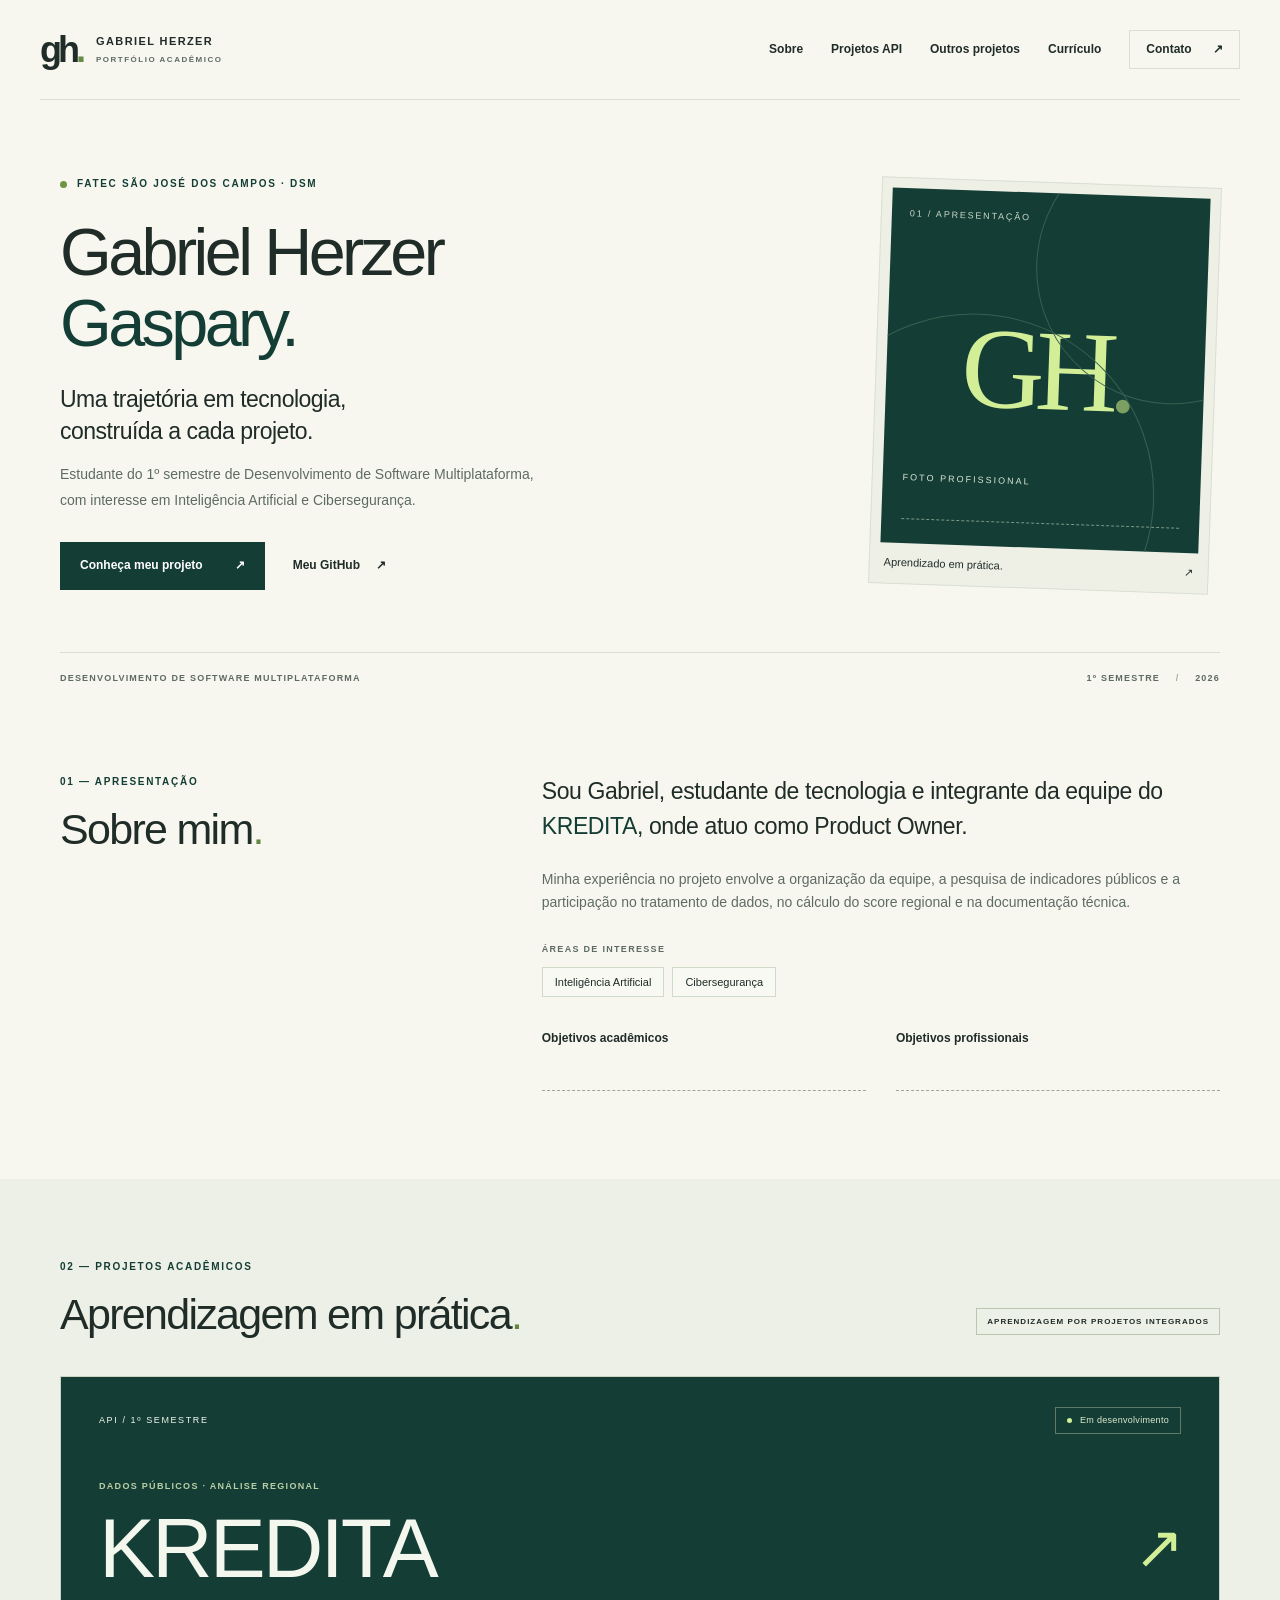
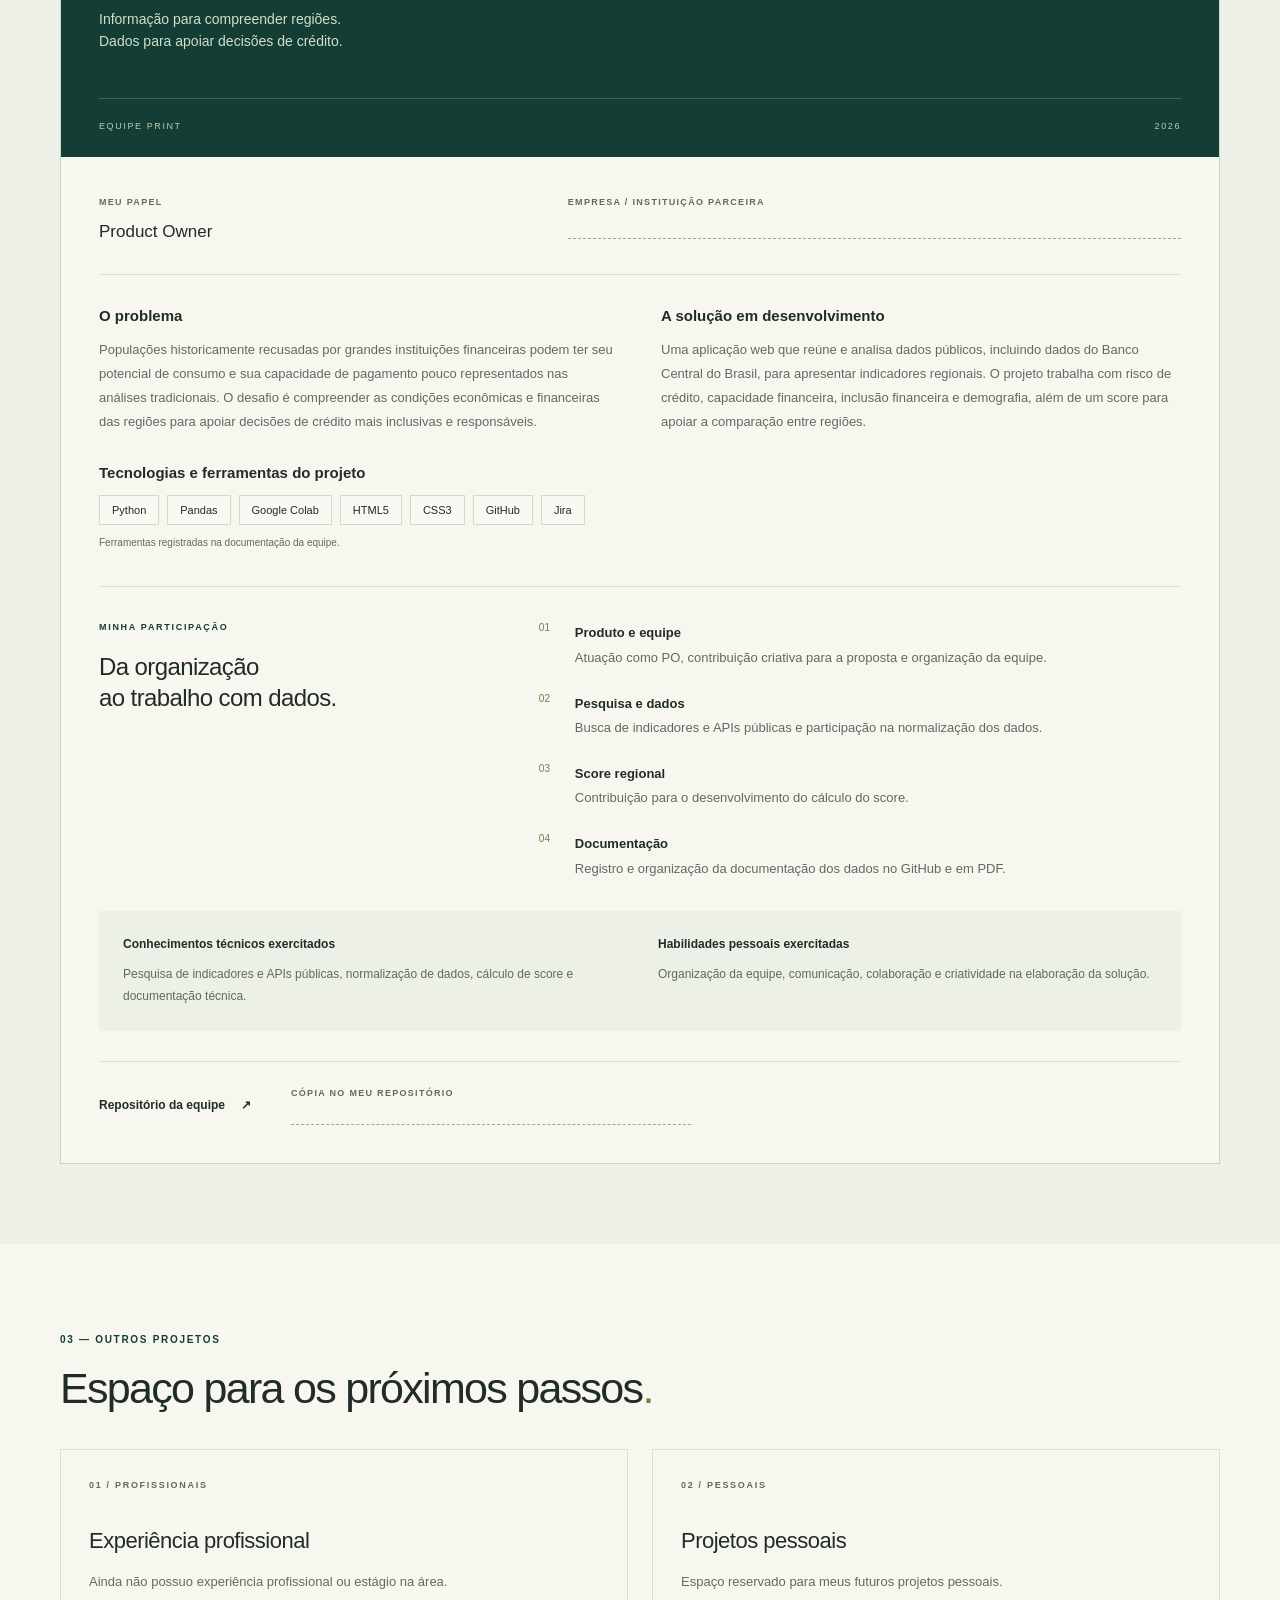
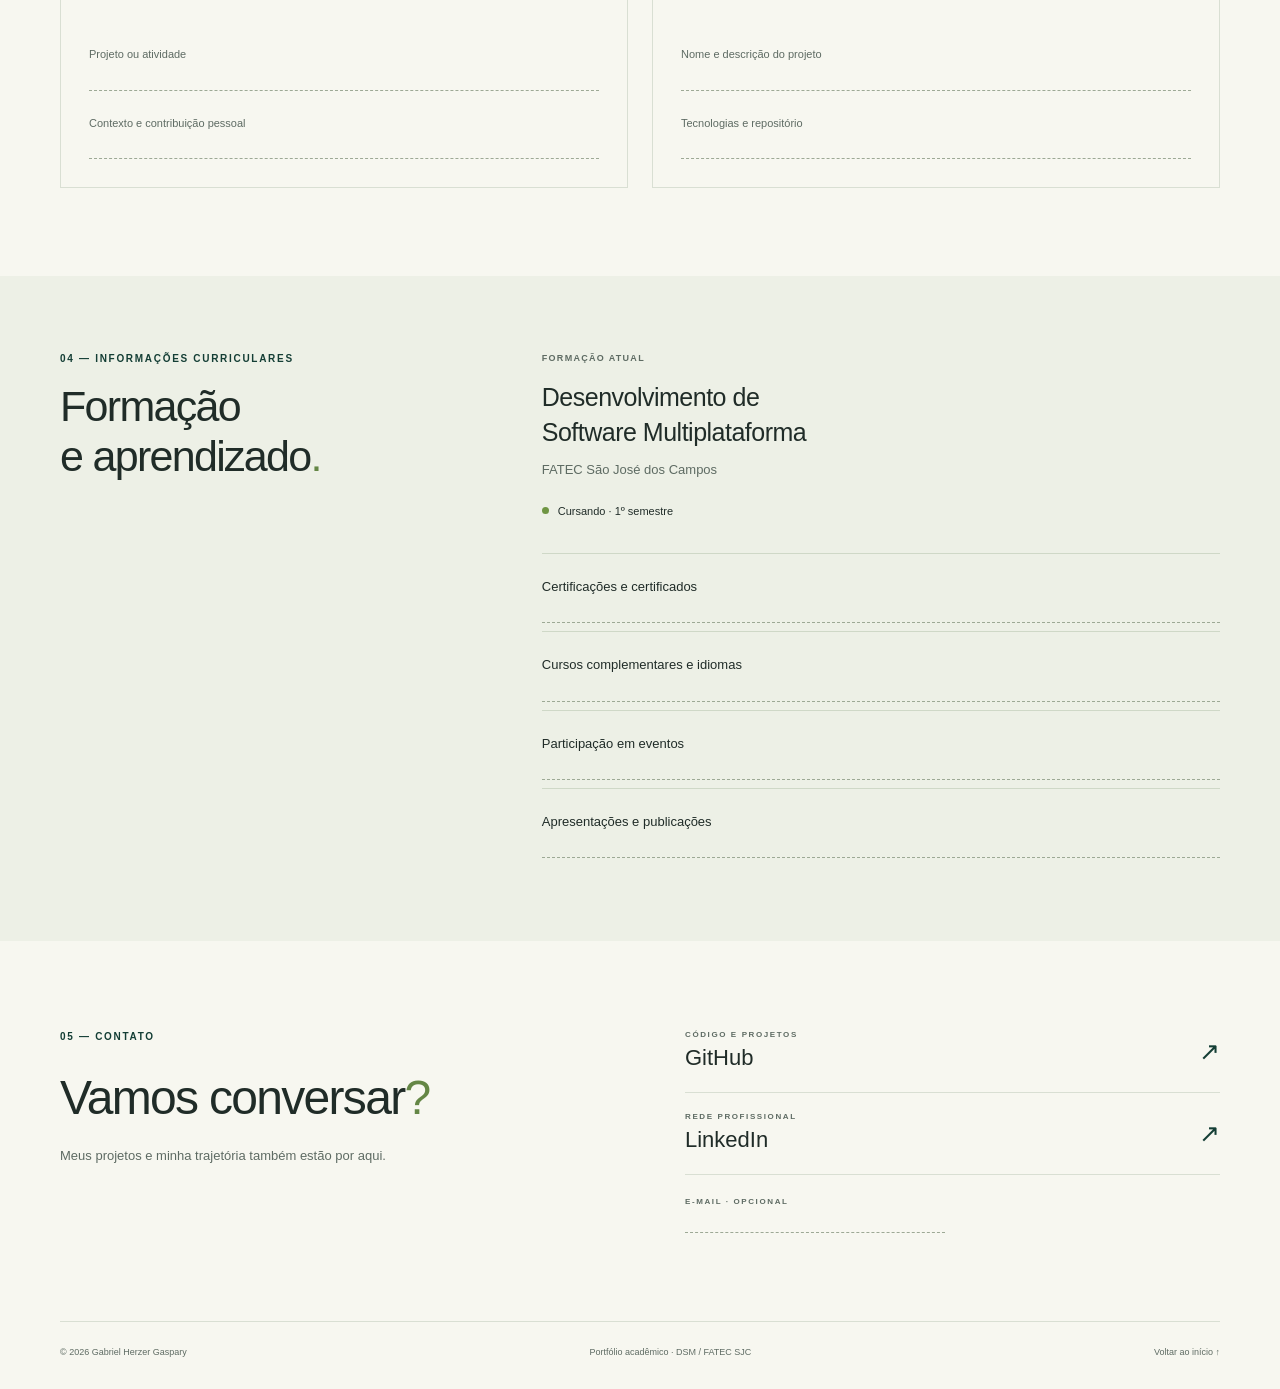
==== index.html @ 8aeb74f1 "Primeira versão do portifolio" ====
<!doctype html>
<html lang="pt-BR">
<head>
  <meta charset="utf-8">
  <meta name="viewport" content="width=device-width, initial-scale=1">
  <meta name="description" content="Portfólio acadêmico de Gabriel Herzer Gaspary, estudante de Desenvolvimento de Software Multiplataforma na FATEC São José dos Campos.">
  <meta name="theme-color" content="#143e35">
  <title>Gabriel Herzer Gaspary · Portfólio acadêmico</title>
  <link rel="stylesheet" href="styles.css">
  <script src="script.js" defer></script>
</head>
<body>
  <a class="skip" href="#conteudo">Pular para o conteúdo</a>
  <header class="header">
    <a class="brand" href="#inicio" aria-label="Gabriel Herzer, início"><span class="brand-mark">gh<span>.</span></span><span>GABRIEL HERZER<br><small>PORTFÓLIO ACADÊMICO</small></span></a>
    <button class="menu-button" aria-controls="menu" aria-expanded="false">Menu <span aria-hidden="true">☰</span></button>
    <nav id="menu" aria-label="Navegação principal">
      <a href="#sobre">Sobre</a><a href="#api">Projetos API</a><a href="#trajetoria">Outros projetos</a><a href="#curriculo">Currículo</a><a class="nav-contact" href="#contato">Contato <span aria-hidden="true">↗</span></a>
    </nav>
  </header>
  <main id="conteudo">
    <section class="hero wrap" id="inicio" aria-labelledby="hero-title">
      <div class="hero-copy">
        <p class="eyebrow"><span class="dot"></span> FATEC SÃO JOSÉ DOS CAMPOS · DSM</p>
        <h1 id="hero-title">Gabriel Herzer<br><span>Gaspary.</span></h1>
        <p class="hero-lead">Uma trajetória em tecnologia,<br>construída a cada projeto.</p>
        <p class="hero-description">Estudante do 1º semestre de Desenvolvimento de Software Multiplataforma, com interesse em Inteligência Artificial e Cibersegurança.</p>
        <div class="hero-actions"><a class="button" href="#api">Conheça meu projeto <span aria-hidden="true">↗</span></a><a class="text-link" href="https://github.com/GabrielHerzer" target="_blank" rel="noopener noreferrer">Meu GitHub <span aria-hidden="true">↗</span></a></div>
      </div>
      <div class="portrait-card">
        <div class="portrait-placeholder" role="img" aria-label="Espaço reservado para a foto profissional de Gabriel">
          <span class="portrait-corner">01 / APRESENTAÇÃO</span>
          <span class="portrait-monogram" aria-hidden="true">GH<span>.</span></span>
          <span class="portrait-caption">FOTO PROFISSIONAL<span class="empty-line light" aria-label="Foto ainda não fornecida"></span></span>
        </div>
        <div class="portrait-footer"><span>Aprendizado em prática.</span><span aria-hidden="true">↗</span></div>
      </div>
      <div class="hero-meta"><span>DESENVOLVIMENTO DE SOFTWARE MULTIPLATAFORMA</span><span>1º SEMESTRE <span aria-hidden="true">/</span> 2026</span></div>
    </section>

    <section class="section wrap about" id="sobre" aria-labelledby="about-title">
      <div class="section-heading"><p class="eyebrow">01 — APRESENTAÇÃO</p><h2 id="about-title">Sobre mim<span>.</span></h2></div>
      <div class="about-content"><p class="large-copy">Sou Gabriel, estudante de tecnologia e integrante da equipe do <strong>KREDITA</strong>, onde atuo como Product Owner.</p><p>Minha experiência no projeto envolve a organização da equipe, a pesquisa de indicadores públicos e a participação no tratamento de dados, no cálculo do score regional e na documentação técnica.</p>
        <div class="interest-row"><span class="small-label">ÁREAS DE INTERESSE</span><div class="tags"><span>Inteligência Artificial</span><span>Cibersegurança</span></div></div>
        <div class="objectives"><div><h3>Objetivos acadêmicos</h3><div class="empty-line" aria-label="Objetivos acadêmicos: a preencher"></div></div><div><h3>Objetivos profissionais</h3><div class="empty-line" aria-label="Objetivos profissionais: a preencher"></div></div></div>
      </div>
    </section>

    <section class="project-section" id="api" aria-labelledby="project-title"><div class="wrap">
      <div class="section-heading heading-row"><div><p class="eyebrow">02 — PROJETOS ACADÊMICOS</p><h2 id="project-title">Aprendizagem em prática<span>.</span></h2></div><span class="outline-label">APRENDIZAGEM POR PROJETOS INTEGRADOS</span></div>
      <article class="project">
        <div class="project-cover"><div class="project-cover-top"><span>API / 1º SEMESTRE</span><span class="status"><span class="dot"></span> Em desenvolvimento</span></div><div><p class="small-label">DADOS PÚBLICOS · ANÁLISE REGIONAL</p><h3>KREDITA<span>↗</span></h3><p>Informação para compreender regiões.<br>Dados para apoiar decisões de crédito.</p></div><div class="cover-bottom"><span>EQUIPE PRINT</span><span>2026</span></div></div>
        <div class="project-body">
          <div class="project-facts"><div><span class="small-label">MEU PAPEL</span><strong>Product Owner</strong></div><div><span class="small-label">EMPRESA / INSTITUIÇÃO PARCEIRA</span><div class="empty-line" aria-label="Empresa parceira: a confirmar"></div></div></div>
          <div class="project-description"><div><h4>O problema</h4><p>Populações historicamente recusadas por grandes instituições financeiras podem ter seu potencial de consumo e sua capacidade de pagamento pouco representados nas análises tradicionais. O desafio é compreender as condições econômicas e financeiras das regiões para apoiar decisões de crédito mais inclusivas e responsáveis.</p></div><div><h4>A solução em desenvolvimento</h4><p>Uma aplicação web que reúne e analisa dados públicos, incluindo dados do Banco Central do Brasil, para apresentar indicadores regionais. O projeto trabalha com risco de crédito, capacidade financeira, inclusão financeira e demografia, além de um score para apoiar a comparação entre regiões.</p></div></div>
          <div class="technology-block"><h4>Tecnologias e ferramentas do projeto</h4><div class="tags"><span>Python</span><span>Pandas</span><span>Google Colab</span><span>HTML5</span><span>CSS3</span><span>GitHub</span><span>Jira</span></div><p class="caption">Ferramentas registradas na documentação da equipe.</p></div>
          <div class="contributions"><div><p class="eyebrow">MINHA PARTICIPAÇÃO</p><h4>Da organização<br>ao trabalho com dados.</h4></div><ol><li><strong>Produto e equipe</strong><p>Atuação como PO, contribuição criativa para a proposta e organização da equipe.</p></li><li><strong>Pesquisa e dados</strong><p>Busca de indicadores e APIs públicas e participação na normalização dos dados.</p></li><li><strong>Score regional</strong><p>Contribuição para o desenvolvimento do cálculo do score.</p></li><li><strong>Documentação</strong><p>Registro e organização da documentação dos dados no GitHub e em PDF.</p></li></ol></div>
          <div class="skills-grid"><div><h4>Conhecimentos técnicos exercitados</h4><p>Pesquisa de indicadores e APIs públicas, normalização de dados, cálculo de score e documentação técnica.</p></div><div><h4>Habilidades pessoais exercitadas</h4><p>Organização da equipe, comunicação, colaboração e criatividade na elaboração da solução.</p></div></div>
          <div class="project-links"><a class="text-link" href="https://github.com/print-grupo/KREDITA" target="_blank" rel="noopener noreferrer">Repositório da equipe <span aria-hidden="true">↗</span></a><div class="personal-repo"><span class="small-label">CÓPIA NO MEU REPOSITÓRIO</span><span class="empty-line" aria-label="Link da cópia pessoal: a preencher"></span></div></div>
        </div>
      </article>
    </div></section>

    <section class="section wrap" id="trajetoria" aria-labelledby="trajectory-title"><div class="section-heading"><p class="eyebrow">03 — OUTROS PROJETOS</p><h2 id="trajectory-title">Espaço para os próximos passos<span>.</span></h2></div><div class="trajectory-grid"><article class="empty-card"><span class="card-index">01 / PROFISSIONAIS</span><h3>Experiência profissional</h3><p>Ainda não possuo experiência profissional ou estágio na área.</p><div class="blank-fields"><div><span>Projeto ou atividade</span><span class="empty-line" aria-label="Projeto profissional: a preencher"></span></div><div><span>Contexto e contribuição pessoal</span><span class="empty-line" aria-label="Contexto profissional: a preencher"></span></div></div></article><article class="empty-card"><span class="card-index">02 / PESSOAIS</span><h3>Projetos pessoais</h3><p>Espaço reservado para meus futuros projetos pessoais.</p><div class="blank-fields"><div><span>Nome e descrição do projeto</span><span class="empty-line" aria-label="Projeto pessoal: a preencher"></span></div><div><span>Tecnologias e repositório</span><span class="empty-line" aria-label="Tecnologias do projeto pessoal: a preencher"></span></div></div></article></div></section>

    <section class="curriculum-section" id="curriculo" aria-labelledby="curriculum-title"><div class="wrap curriculum-layout"><div class="section-heading"><p class="eyebrow">04 — INFORMAÇÕES CURRICULARES</p><h2 id="curriculum-title">Formação<br>e aprendizado<span>.</span></h2></div><div><article class="education"><span class="small-label">FORMAÇÃO ATUAL</span><h3>Desenvolvimento de<br>Software Multiplataforma</h3><p>FATEC São José dos Campos</p><span class="education-status"><span class="dot"></span> Cursando · 1º semestre</span></article><div class="curriculum-row"><h3>Certificações e certificados</h3><span class="empty-line" aria-label="Certificações: a preencher"></span></div><div class="curriculum-row"><h3>Cursos complementares e idiomas</h3><span class="empty-line" aria-label="Cursos: a preencher"></span></div><div class="curriculum-row"><h3>Participação em eventos</h3><span class="empty-line" aria-label="Eventos: a preencher"></span></div><div class="curriculum-row"><h3>Apresentações e publicações</h3><span class="empty-line" aria-label="Apresentações e publicações: a preencher"></span></div></div></div></section>

    <section class="section wrap contact" id="contato" aria-labelledby="contact-title"><div><p class="eyebrow">05 — CONTATO</p><h2 id="contact-title">Vamos conversar<span>?</span></h2><p>Meus projetos e minha trajetória também estão por aqui.</p></div><div class="contact-links"><a href="https://github.com/GabrielHerzer" target="_blank" rel="noopener noreferrer"><span><small>CÓDIGO E PROJETOS</small>GitHub</span><span aria-hidden="true">↗</span></a><a href="https://www.linkedin.com/in/gabriel-herzer-133220352/" target="_blank" rel="noopener noreferrer"><span><small>REDE PROFISSIONAL</small>LinkedIn</span><span aria-hidden="true">↗</span></a><div class="email-placeholder"><small>E-MAIL · OPCIONAL</small><span class="empty-line" aria-label="E-mail: a preencher"></span></div></div></section>
  </main>
  <footer class="footer wrap"><span>© 2026 Gabriel Herzer Gaspary</span><span>Portfólio acadêmico · DSM / FATEC SJC</span><a href="#inicio">Voltar ao início ↑</a></footer>
</body>
</html>
---- styles.css ----
:root{--paper:#f7f7f0;--ink:#202c28;--green:#143e35;--muted:#5e6b63;--line:#d9dfd3;--accent:#d2ef98;--white:#fff;--soft:#edf0e6}*{box-sizing:border-box}html{scroll-behavior:smooth;scroll-padding-top:100px}body{margin:0;background:var(--paper);color:var(--ink);font-family:Arial,Helvetica,sans-serif;line-height:1.65}a{color:inherit;text-decoration:none}button{font:inherit}.wrap{width:min(1160px,calc(100% - 96px));margin:auto}.header{height:100px;width:min(1320px,calc(100% - 80px));margin:auto;display:flex;justify-content:space-between;align-items:center;border-bottom:1px solid var(--line)}.brand{display:flex;align-items:center;gap:14px;font-size:11px;font-weight:700;line-height:1.5;letter-spacing:1.4px}.brand small{font-size:8px;letter-spacing:1.5px;color:var(--muted)}.brand-mark{font-size:36px;letter-spacing:-4px;line-height:1}.brand-mark span{color:#688a47}.header nav{display:flex;align-items:center;gap:28px;font-size:12px;font-weight:600}.header nav a:hover,.text-link:hover{color:#597632}.nav-contact{border:1px solid var(--line);padding:9px 16px}.nav-contact span{margin-left:18px}.menu-button{display:none}.hero{display:grid;grid-template-columns:1fr 350px;column-gap:70px;padding-top:76px}.eyebrow,.small-label,.outline-label,.hero-meta,.card-index{font-size:10px;letter-spacing:1.7px;font-weight:700}.eyebrow{display:flex;align-items:center;gap:10px;margin:0 0 24px;color:var(--green)}.dot{display:inline-block;background:#6f9543;width:7px;height:7px;border-radius:50%;flex-shrink:0}h1,h2,h3,h4,p{margin-top:0}h1{font-size:clamp(44px,5.2vw,72px);font-weight:500;letter-spacing:-3.6px;line-height:1.07;margin-bottom:24px}h1>span{color:var(--green)}.hero-lead{font-size:23px;line-height:1.4;letter-spacing:-.5px;margin-bottom:15px}.hero-description{font-size:14px;max-width:480px;color:var(--muted);line-height:1.85}.hero-actions{display:flex;align-items:center;gap:28px;margin-top:28px}.button{background:var(--green);color:var(--white);display:inline-flex;align-items:center;gap:32px;padding:14px 20px;font-size:12px;font-weight:600}.button:hover{background:#245848}.text-link{font-size:12px;font-weight:700;display:inline-flex;gap:16px;align-items:center}.portrait-card{align-self:start;padding:10px;border:1px solid var(--line);background:#eef0e6;transform:rotate(2deg);margin:6px 5px 0}.portrait-placeholder{height:355px;background:var(--green);position:relative;display:flex;align-items:center;justify-content:center;overflow:hidden;color:var(--accent)}.portrait-placeholder:before,.portrait-placeholder:after{content:"";width:270px;height:270px;border:1px solid #376051;border-radius:50%;position:absolute;right:-100px;top:-65px}.portrait-placeholder:after{right:auto;top:auto;bottom:-130px;left:-90px;width:360px;height:360px}.portrait-corner{position:absolute;top:18px;left:18px;font-size:9px;letter-spacing:1.8px;color:#c9d6c7}.portrait-monogram{font-family:Georgia,serif;font-size:115px;line-height:1;letter-spacing:-9px;font-weight:400}.portrait-monogram span{color:#7c9f62}.portrait-caption{position:absolute;bottom:24px;left:20px;right:20px;color:#dbe5d7;font-size:9px;letter-spacing:2px}.portrait-caption .empty-line{margin-top:10px}.portrait-footer{display:flex;justify-content:space-between;padding:10px 4px 2px;font-size:11px}.hero-meta{display:flex;justify-content:space-between;gap:20px;grid-column:1/-1;border-top:1px solid var(--line);margin-top:62px;padding-top:18px;color:var(--muted);font-size:9px;letter-spacing:1.2px}.hero-meta span span{padding:0 12px;color:#a2ac99}.section{padding-top:88px;padding-bottom:88px}.section-heading{margin-bottom:36px}h2{font-size:clamp(30px,3.5vw,43px);letter-spacing:-1.7px;font-weight:500;line-height:1.15;margin:0}h2>span{color:#648645}.section-heading .eyebrow{margin-bottom:15px}.about{display:grid;grid-template-columns:.85fr 1.4fr;gap:70px}.about .section-heading{margin-bottom:0}.large-copy{font-size:23px;line-height:1.55;letter-spacing:-.4px}.large-copy strong{font-weight:500;color:var(--green)}.about-content>p:not(.large-copy){color:var(--muted);font-size:14px}.interest-row{margin-top:28px}.small-label{display:block;color:var(--muted);font-size:9px;letter-spacing:1.3px}.tags{display:flex;flex-wrap:wrap;gap:8px;margin-top:10px}.tags span{border:1px solid #d1d9c9;padding:5px 12px;font-size:11px;background:#f8f9f3}.objectives{display:grid;grid-template-columns:1fr 1fr;gap:30px;margin-top:32px}.objectives h3{font-size:12px;margin-bottom:18px;font-weight:600}.empty-line{display:block;min-height:24px;min-width:60px;border-bottom:1px dashed #9da995}.empty-line.light{border-color:#789786}.project-section{background:var(--soft);padding:80px 0}.heading-row{display:flex;align-items:end;justify-content:space-between;gap:20px}.outline-label{border:1px solid #bbc7b0;padding:6px 10px;font-size:8px;letter-spacing:1px;white-space:nowrap;margin-bottom:5px}.project{border:1px solid #cbd4c2;background:var(--paper)}.project-cover{background:var(--green);color:#f4f7ed;padding:30px 38px 24px;display:flex;flex-direction:column;gap:45px}.project-cover-top,.cover-bottom{display:flex;justify-content:space-between;align-items:center;font-size:9px;letter-spacing:1.6px}.status{display:flex;align-items:center;gap:8px;letter-spacing:.3px;border:1px solid #5f7967;padding:5px 11px;color:#dce9cf}.status .dot{background:var(--accent);width:5px;height:5px}.project-cover .small-label{color:#b8cfa6}.project-cover h3{font-size:clamp(45px,7vw,84px);line-height:1.05;letter-spacing:-3px;font-weight:500;margin:10px 0 16px;display:flex;align-items:center;justify-content:space-between}.project-cover h3 span{font-size:60px;font-weight:400;color:var(--accent)}.project-cover p:not(.small-label){font-size:14px;color:#d1deca;margin:0;line-height:1.6}.cover-bottom{padding-top:20px;border-top:1px solid #466254;color:#bbcbb3}.project-body{padding:38px}.project-facts{display:grid;grid-template-columns:.8fr 1.2fr;gap:60px;border-bottom:1px solid var(--line);padding-bottom:28px}.project-facts strong{display:block;margin-top:8px;font-size:17px;font-weight:500}.project-facts .empty-line{margin-top:5px}.project-description{display:grid;grid-template-columns:1fr 1fr;gap:42px;padding-top:30px}h4{font-size:15px;line-height:1.5;margin-bottom:10px}.project-body p{font-size:13px;color:var(--muted);line-height:1.85;margin-bottom:0}.technology-block{margin-top:28px}.project-body .caption{font-size:10px;margin-top:9px}.contributions{display:grid;grid-template-columns:.85fr 1.4fr;gap:50px;margin-top:34px;border-top:1px solid var(--line);padding-top:32px}.contributions .eyebrow{font-size:9px;margin-bottom:15px;color:var(--green)}.contributions h4{font-size:24px;letter-spacing:-.6px;font-weight:500;line-height:1.3}.contributions ol{list-style:none;counter-reset:contributions;margin:0;padding:0}.contributions li{counter-increment:contributions;position:relative;padding:0 0 20px 36px}.contributions li:before{content:"0" counter(contributions);position:absolute;left:0;top:1px;font-size:10px;color:#68854c}.contributions li strong{font-size:13px;font-weight:600}.contributions li:last-child{padding-bottom:0}.skills-grid{display:grid;grid-template-columns:1fr 1fr;gap:36px;margin-top:30px;padding:24px;background:var(--soft)}.skills-grid h4{font-size:12px}.skills-grid p{font-size:12px}.project-links{display:flex;gap:40px;align-items:center;border-top:1px solid var(--line);padding-top:24px;margin-top:30px}.personal-repo{flex:1;max-width:400px}.trajectory-grid{display:grid;grid-template-columns:1fr 1fr;gap:24px}.empty-card{border:1px solid var(--line);padding:28px}.card-index{font-size:9px;color:var(--muted);display:block;margin-bottom:30px}.empty-card h3{font-size:22px;letter-spacing:-.5px;font-weight:500;margin-bottom:12px}.empty-card>p{font-size:13px;color:var(--muted);min-height:44px}.blank-fields{margin-top:25px}.blank-fields>div{margin-top:18px}.blank-fields>div>span:first-child{font-size:11px;color:var(--muted)}.curriculum-section{background:var(--soft);padding:75px 0}.curriculum-layout{display:grid;grid-template-columns:.85fr 1.4fr;gap:70px}.education{padding-bottom:30px}.education h3{font-weight:500;font-size:25px;line-height:1.4;letter-spacing:-.5px;margin:14px 0 9px}.education p{font-size:13px;color:var(--muted);margin:0 0 16px}.education-status{display:inline-flex;gap:9px;align-items:center;font-size:11px}.curriculum-row{border-top:1px solid #cfd8c7;padding:22px 0 8px}.curriculum-row h3{font-size:13px;font-weight:500;margin:0 0 8px}.curriculum-row .empty-line{min-height:18px}.contact{display:grid;grid-template-columns:1fr 1fr;gap:90px}.contact h2{font-size:48px}.contact>div>p:last-child{font-size:13px;color:var(--muted);margin-top:20px}.contact-links>a{display:flex;justify-content:space-between;align-items:center;padding:18px 0;border-bottom:1px solid var(--line);font-size:22px;line-height:1.5}.contact-links>a:first-child{padding-top:0}.contact-links small,.email-placeholder small{display:block;font-size:8px;letter-spacing:1.6px;color:var(--muted);font-weight:700}.contact-links>a>span:last-child{font-size:25px;color:var(--green)}.contact-links>a:hover{color:#68854c}.email-placeholder{margin-top:20px}.email-placeholder .empty-line{max-width:260px}.footer{display:flex;justify-content:space-between;gap:20px;padding:23px 0 30px;border-top:1px solid var(--line);font-size:9px;color:var(--muted)}.skip{position:fixed;top:-100px;left:15px;padding:12px;background:var(--green);color:white;z-index:10}.skip:focus{top:10px}:focus-visible{outline:3px solid #7b9d4b;outline-offset:5px}section{scroll-margin-top:20px}
@media(min-width:1500px){.hero{padding-top:95px;padding-bottom:10px}}
@media(max-width:1000px){.wrap{width:calc(100% - 56px)}.header{width:calc(100% - 48px)}.header nav{gap:15px}.hero{grid-template-columns:1fr 290px;gap:35px}.portrait-placeholder{height:320px}.about,.curriculum-layout{gap:35px}.heading-row{align-items:start;flex-direction:column}.outline-label{white-space:normal}.contributions{gap:25px}.contact{gap:45px}.hero-meta{margin-top:45px}}
@media(max-width:700px){html{scroll-padding-top:30px}.wrap{width:calc(100% - 40px)}.header{width:calc(100% - 40px);height:80px;position:relative;z-index:2}.brand{font-size:10px}.brand-mark{font-size:32px}.menu-button{display:flex;gap:12px;align-items:center;background:none;border:1px solid var(--line);font-size:12px;padding:6px 10px}.header nav{display:none;position:absolute;top:79px;left:0;right:0;background:var(--paper);border:1px solid var(--line);padding:18px;align-items:stretch;gap:0}.header nav.open{display:flex;flex-direction:column}.header nav a{padding:10px}.nav-contact{border:0}.hero{padding-top:42px;grid-template-columns:1fr;gap:35px}.hero .eyebrow{font-size:8px;letter-spacing:1px}h1{font-size:52px;letter-spacing:-2.8px}.hero-lead{font-size:21px}.hero-description{font-size:13px}.hero-actions{gap:20px}.button{gap:15px;padding:13px 16px}.portrait-card{max-width:350px;width:90%;justify-self:center;transform:rotate(1.5deg);margin-top:5px}.portrait-placeholder{height:290px}.hero-meta{margin-top:0;flex-direction:column;gap:8px;font-size:8px}.section{padding-top:58px;padding-bottom:58px}.about,.curriculum-layout,.contact{grid-template-columns:1fr;gap:30px}.section-heading{margin-bottom:25px}.large-copy{font-size:21px}h2{font-size:33px}.objectives{gap:20px;grid-template-columns:1fr}.project-section{padding:55px 0}.project-cover{padding:20px;gap:36px}.project-cover-top{gap:10px;align-items:start;font-size:8px;letter-spacing:1px}.status{font-size:8px;letter-spacing:0;padding:4px 7px;white-space:nowrap}.project-cover h3{font-size:53px}.project-cover h3 span{font-size:40px}.project-cover p:not(.small-label){font-size:12px}.project-cover .small-label{font-size:8px}.project-body{padding:22px}.project-facts,.project-description,.contributions,.skills-grid,.trajectory-grid{grid-template-columns:1fr;gap:24px}.project-facts{gap:20px}.project-description{gap:22px}.contributions h4 br{display:none}.contributions{gap:20px}.skills-grid{padding:20px}.project-links{flex-direction:column;align-items:stretch;gap:22px}.empty-card{padding:24px}.curriculum-section{padding:55px 0}.curriculum-layout .section-heading{margin:0}.contact h2{font-size:40px}.footer{flex-direction:column;gap:6px;font-size:10px}.contact-links>a{font-size:21px}}
@media(prefers-reduced-motion:reduce){html{scroll-behavior:auto}}
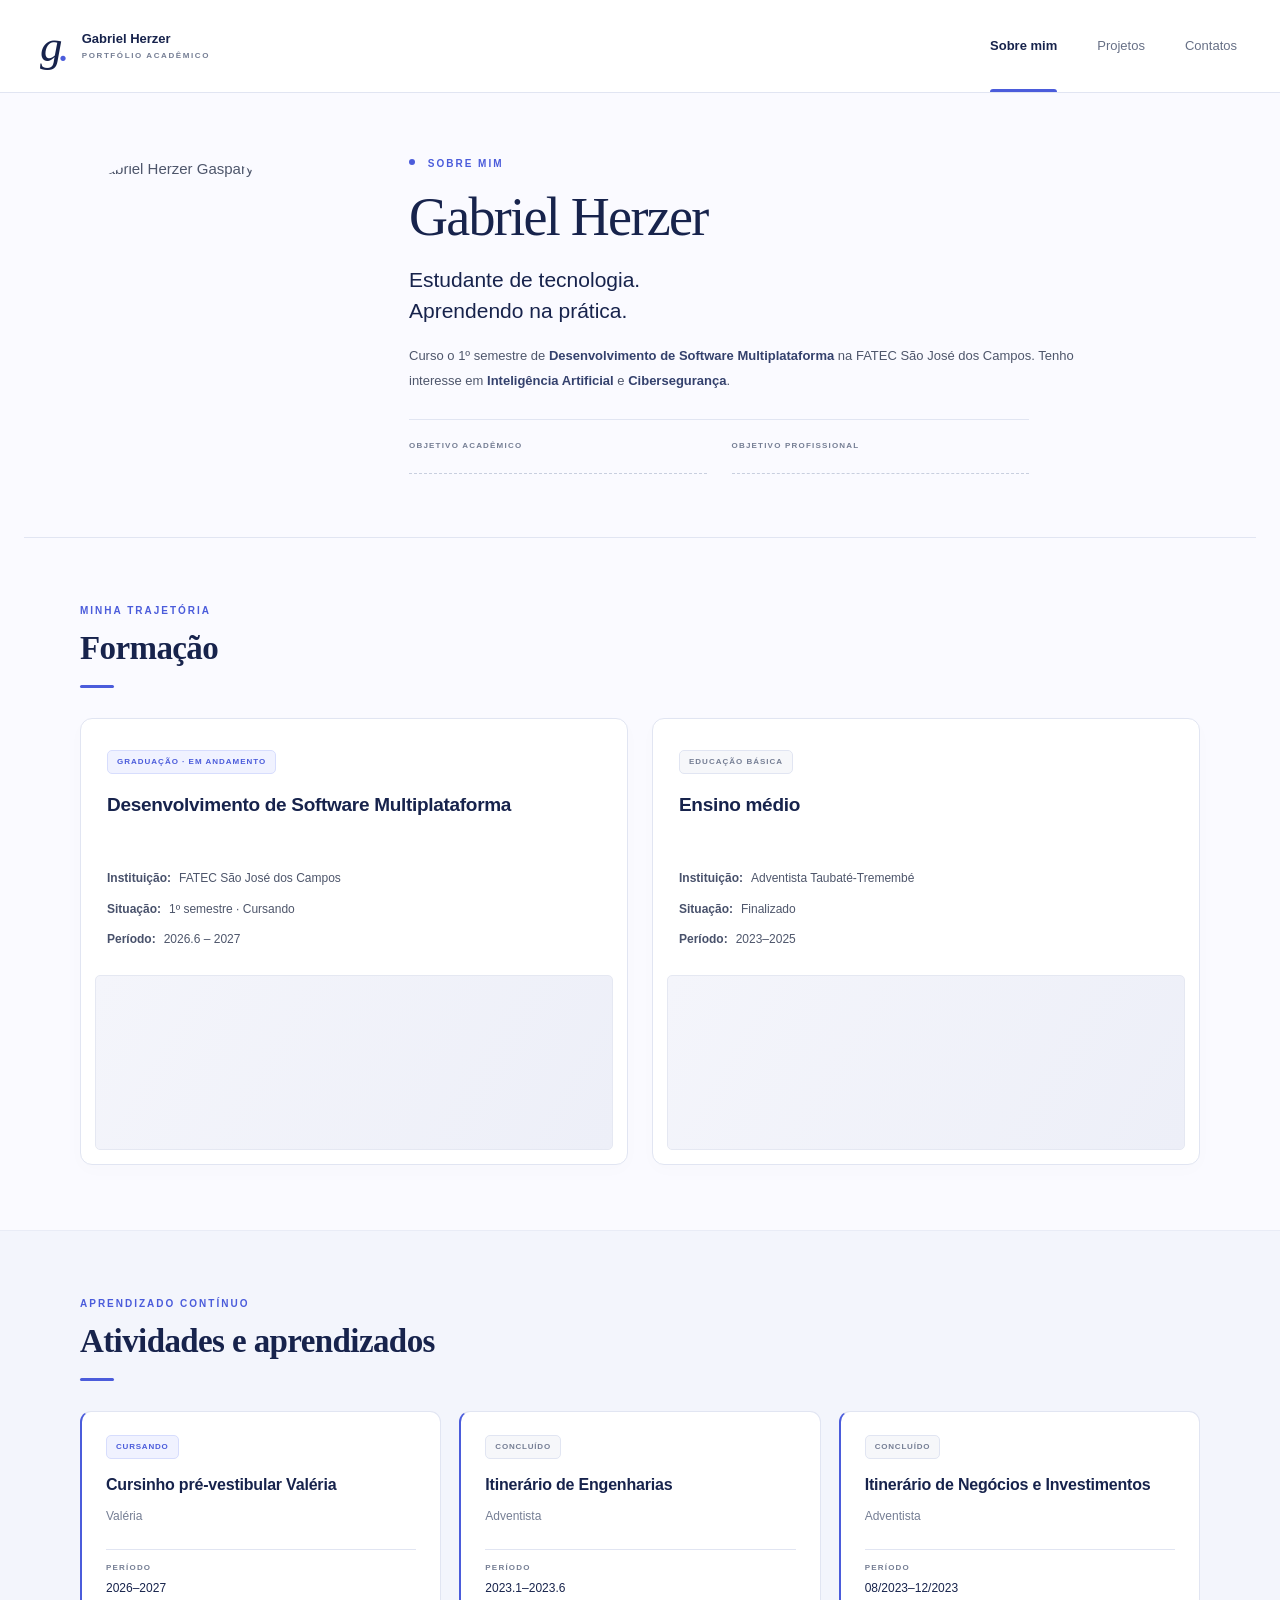
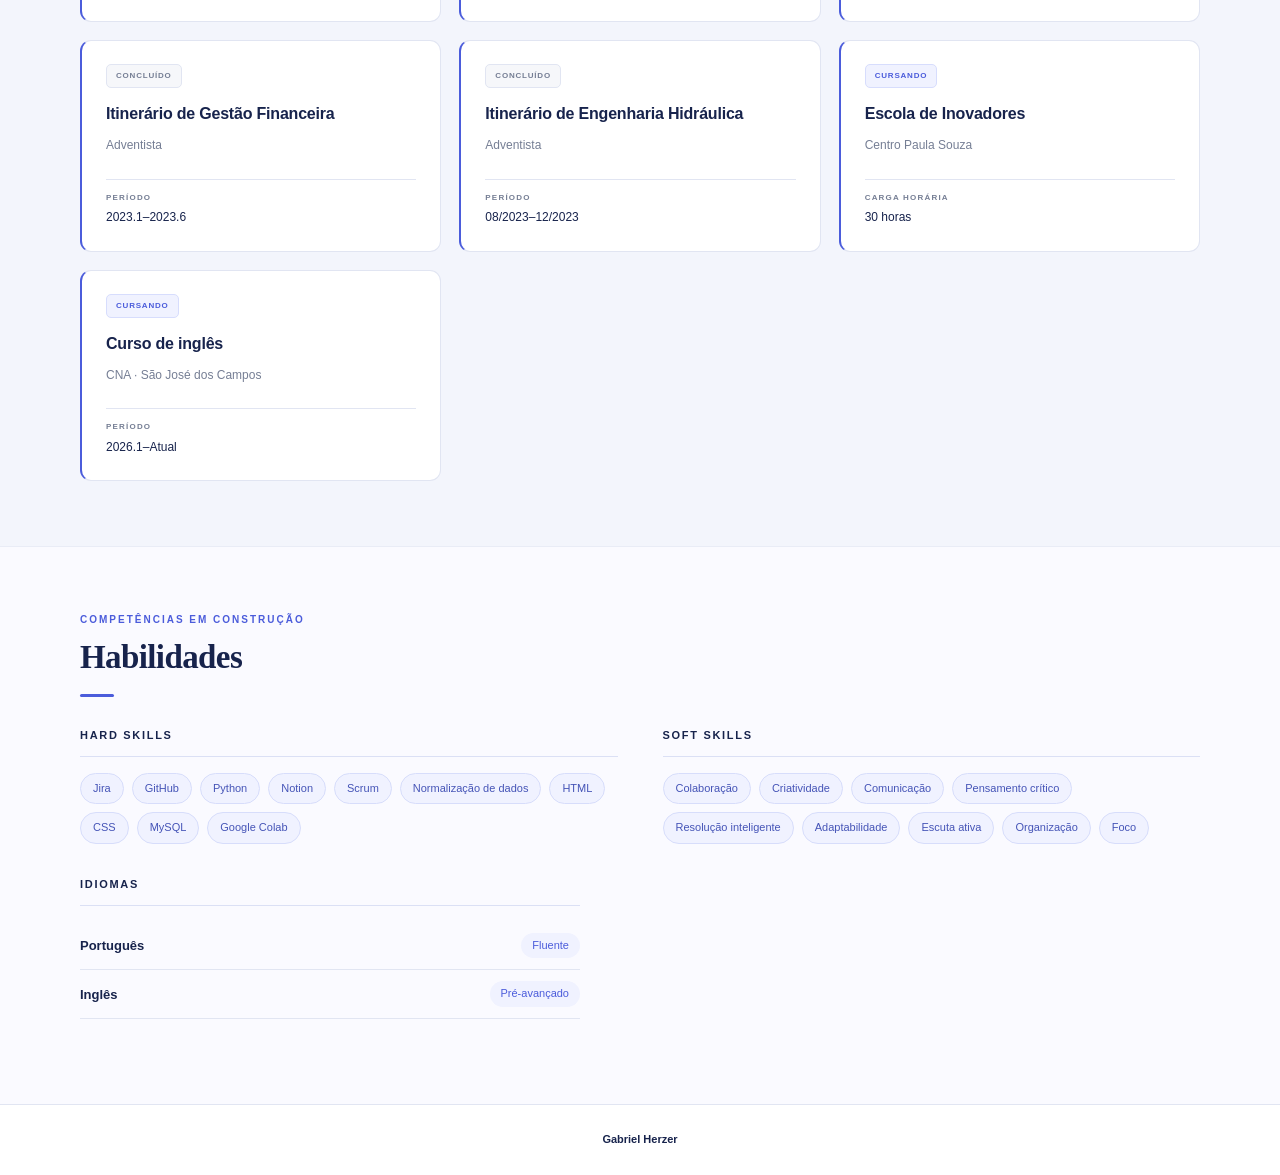
==== commit 7535db95: "segunda versão do portifolio" ====
--- a/index.html
+++ b/index.html
@@ -1,72 +1,8 @@
-<!doctype html>
-<html lang="pt-BR">
-<head>
-  <meta charset="utf-8">
-  <meta name="viewport" content="width=device-width, initial-scale=1">
-  <meta name="description" content="Portfólio acadêmico de Gabriel Herzer Gaspary, estudante de Desenvolvimento de Software Multiplataforma na FATEC São José dos Campos.">
-  <meta name="theme-color" content="#143e35">
-  <title>Gabriel Herzer Gaspary · Portfólio acadêmico</title>
-  <link rel="stylesheet" href="styles.css">
-  <script src="script.js" defer></script>
-</head>
-<body>
-  <a class="skip" href="#conteudo">Pular para o conteúdo</a>
-  <header class="header">
-    <a class="brand" href="#inicio" aria-label="Gabriel Herzer, início"><span class="brand-mark">gh<span>.</span></span><span>GABRIEL HERZER<br><small>PORTFÓLIO ACADÊMICO</small></span></a>
-    <button class="menu-button" aria-controls="menu" aria-expanded="false">Menu <span aria-hidden="true">☰</span></button>
-    <nav id="menu" aria-label="Navegação principal">
-      <a href="#sobre">Sobre</a><a href="#api">Projetos API</a><a href="#trajetoria">Outros projetos</a><a href="#curriculo">Currículo</a><a class="nav-contact" href="#contato">Contato <span aria-hidden="true">↗</span></a>
-    </nav>
-  </header>
-  <main id="conteudo">
-    <section class="hero wrap" id="inicio" aria-labelledby="hero-title">
-      <div class="hero-copy">
-        <p class="eyebrow"><span class="dot"></span> FATEC SÃO JOSÉ DOS CAMPOS · DSM</p>
-        <h1 id="hero-title">Gabriel Herzer<br><span>Gaspary.</span></h1>
-        <p class="hero-lead">Uma trajetória em tecnologia,<br>construída a cada projeto.</p>
-        <p class="hero-description">Estudante do 1º semestre de Desenvolvimento de Software Multiplataforma, com interesse em Inteligência Artificial e Cibersegurança.</p>
-        <div class="hero-actions"><a class="button" href="#api">Conheça meu projeto <span aria-hidden="true">↗</span></a><a class="text-link" href="https://github.com/GabrielHerzer" target="_blank" rel="noopener noreferrer">Meu GitHub <span aria-hidden="true">↗</span></a></div>
-      </div>
-      <div class="portrait-card">
-        <div class="portrait-placeholder" role="img" aria-label="Espaço reservado para a foto profissional de Gabriel">
-          <span class="portrait-corner">01 / APRESENTAÇÃO</span>
-          <span class="portrait-monogram" aria-hidden="true">GH<span>.</span></span>
-          <span class="portrait-caption">FOTO PROFISSIONAL<span class="empty-line light" aria-label="Foto ainda não fornecida"></span></span>
-        </div>
-        <div class="portrait-footer"><span>Aprendizado em prática.</span><span aria-hidden="true">↗</span></div>
-      </div>
-      <div class="hero-meta"><span>DESENVOLVIMENTO DE SOFTWARE MULTIPLATAFORMA</span><span>1º SEMESTRE <span aria-hidden="true">/</span> 2026</span></div>
-    </section>
-
-    <section class="section wrap about" id="sobre" aria-labelledby="about-title">
-      <div class="section-heading"><p class="eyebrow">01 — APRESENTAÇÃO</p><h2 id="about-title">Sobre mim<span>.</span></h2></div>
-      <div class="about-content"><p class="large-copy">Sou Gabriel, estudante de tecnologia e integrante da equipe do <strong>KREDITA</strong>, onde atuo como Product Owner.</p><p>Minha experiência no projeto envolve a organização da equipe, a pesquisa de indicadores públicos e a participação no tratamento de dados, no cálculo do score regional e na documentação técnica.</p>
-        <div class="interest-row"><span class="small-label">ÁREAS DE INTERESSE</span><div class="tags"><span>Inteligência Artificial</span><span>Cibersegurança</span></div></div>
-        <div class="objectives"><div><h3>Objetivos acadêmicos</h3><div class="empty-line" aria-label="Objetivos acadêmicos: a preencher"></div></div><div><h3>Objetivos profissionais</h3><div class="empty-line" aria-label="Objetivos profissionais: a preencher"></div></div></div>
-      </div>
-    </section>
-
-    <section class="project-section" id="api" aria-labelledby="project-title"><div class="wrap">
-      <div class="section-heading heading-row"><div><p class="eyebrow">02 — PROJETOS ACADÊMICOS</p><h2 id="project-title">Aprendizagem em prática<span>.</span></h2></div><span class="outline-label">APRENDIZAGEM POR PROJETOS INTEGRADOS</span></div>
-      <article class="project">
-        <div class="project-cover"><div class="project-cover-top"><span>API / 1º SEMESTRE</span><span class="status"><span class="dot"></span> Em desenvolvimento</span></div><div><p class="small-label">DADOS PÚBLICOS · ANÁLISE REGIONAL</p><h3>KREDITA<span>↗</span></h3><p>Informação para compreender regiões.<br>Dados para apoiar decisões de crédito.</p></div><div class="cover-bottom"><span>EQUIPE PRINT</span><span>2026</span></div></div>
-        <div class="project-body">
-          <div class="project-facts"><div><span class="small-label">MEU PAPEL</span><strong>Product Owner</strong></div><div><span class="small-label">EMPRESA / INSTITUIÇÃO PARCEIRA</span><div class="empty-line" aria-label="Empresa parceira: a confirmar"></div></div></div>
-          <div class="project-description"><div><h4>O problema</h4><p>Populações historicamente recusadas por grandes instituições financeiras podem ter seu potencial de consumo e sua capacidade de pagamento pouco representados nas análises tradicionais. O desafio é compreender as condições econômicas e financeiras das regiões para apoiar decisões de crédito mais inclusivas e responsáveis.</p></div><div><h4>A solução em desenvolvimento</h4><p>Uma aplicação web que reúne e analisa dados públicos, incluindo dados do Banco Central do Brasil, para apresentar indicadores regionais. O projeto trabalha com risco de crédito, capacidade financeira, inclusão financeira e demografia, além de um score para apoiar a comparação entre regiões.</p></div></div>
-          <div class="technology-block"><h4>Tecnologias e ferramentas do projeto</h4><div class="tags"><span>Python</span><span>Pandas</span><span>Google Colab</span><span>HTML5</span><span>CSS3</span><span>GitHub</span><span>Jira</span></div><p class="caption">Ferramentas registradas na documentação da equipe.</p></div>
-          <div class="contributions"><div><p class="eyebrow">MINHA PARTICIPAÇÃO</p><h4>Da organização<br>ao trabalho com dados.</h4></div><ol><li><strong>Produto e equipe</strong><p>Atuação como PO, contribuição criativa para a proposta e organização da equipe.</p></li><li><strong>Pesquisa e dados</strong><p>Busca de indicadores e APIs públicas e participação na normalização dos dados.</p></li><li><strong>Score regional</strong><p>Contribuição para o desenvolvimento do cálculo do score.</p></li><li><strong>Documentação</strong><p>Registro e organização da documentação dos dados no GitHub e em PDF.</p></li></ol></div>
-          <div class="skills-grid"><div><h4>Conhecimentos técnicos exercitados</h4><p>Pesquisa de indicadores e APIs públicas, normalização de dados, cálculo de score e documentação técnica.</p></div><div><h4>Habilidades pessoais exercitadas</h4><p>Organização da equipe, comunicação, colaboração e criatividade na elaboração da solução.</p></div></div>
-          <div class="project-links"><a class="text-link" href="https://github.com/print-grupo/KREDITA" target="_blank" rel="noopener noreferrer">Repositório da equipe <span aria-hidden="true">↗</span></a><div class="personal-repo"><span class="small-label">CÓPIA NO MEU REPOSITÓRIO</span><span class="empty-line" aria-label="Link da cópia pessoal: a preencher"></span></div></div>
-        </div>
-      </article>
-    </div></section>
-
-    <section class="section wrap" id="trajetoria" aria-labelledby="trajectory-title"><div class="section-heading"><p class="eyebrow">03 — OUTROS PROJETOS</p><h2 id="trajectory-title">Espaço para os próximos passos<span>.</span></h2></div><div class="trajectory-grid"><article class="empty-card"><span class="card-index">01 / PROFISSIONAIS</span><h3>Experiência profissional</h3><p>Ainda não possuo experiência profissional ou estágio na área.</p><div class="blank-fields"><div><span>Projeto ou atividade</span><span class="empty-line" aria-label="Projeto profissional: a preencher"></span></div><div><span>Contexto e contribuição pessoal</span><span class="empty-line" aria-label="Contexto profissional: a preencher"></span></div></div></article><article class="empty-card"><span class="card-index">02 / PESSOAIS</span><h3>Projetos pessoais</h3><p>Espaço reservado para meus futuros projetos pessoais.</p><div class="blank-fields"><div><span>Nome e descrição do projeto</span><span class="empty-line" aria-label="Projeto pessoal: a preencher"></span></div><div><span>Tecnologias e repositório</span><span class="empty-line" aria-label="Tecnologias do projeto pessoal: a preencher"></span></div></div></article></div></section>
-
-    <section class="curriculum-section" id="curriculo" aria-labelledby="curriculum-title"><div class="wrap curriculum-layout"><div class="section-heading"><p class="eyebrow">04 — INFORMAÇÕES CURRICULARES</p><h2 id="curriculum-title">Formação<br>e aprendizado<span>.</span></h2></div><div><article class="education"><span class="small-label">FORMAÇÃO ATUAL</span><h3>Desenvolvimento de<br>Software Multiplataforma</h3><p>FATEC São José dos Campos</p><span class="education-status"><span class="dot"></span> Cursando · 1º semestre</span></article><div class="curriculum-row"><h3>Certificações e certificados</h3><span class="empty-line" aria-label="Certificações: a preencher"></span></div><div class="curriculum-row"><h3>Cursos complementares e idiomas</h3><span class="empty-line" aria-label="Cursos: a preencher"></span></div><div class="curriculum-row"><h3>Participação em eventos</h3><span class="empty-line" aria-label="Eventos: a preencher"></span></div><div class="curriculum-row"><h3>Apresentações e publicações</h3><span class="empty-line" aria-label="Apresentações e publicações: a preencher"></span></div></div></div></section>
-
-    <section class="section wrap contact" id="contato" aria-labelledby="contact-title"><div><p class="eyebrow">05 — CONTATO</p><h2 id="contact-title">Vamos conversar<span>?</span></h2><p>Meus projetos e minha trajetória também estão por aqui.</p></div><div class="contact-links"><a href="https://github.com/GabrielHerzer" target="_blank" rel="noopener noreferrer"><span><small>CÓDIGO E PROJETOS</small>GitHub</span><span aria-hidden="true">↗</span></a><a href="https://www.linkedin.com/in/gabriel-herzer-133220352/" target="_blank" rel="noopener noreferrer"><span><small>REDE PROFISSIONAL</small>LinkedIn</span><span aria-hidden="true">↗</span></a><div class="email-placeholder"><small>E-MAIL · OPCIONAL</small><span class="empty-line" aria-label="E-mail: a preencher"></span></div></div></section>
-  </main>
-  <footer class="footer wrap"><span>© 2026 Gabriel Herzer Gaspary</span><span>Portfólio acadêmico · DSM / FATEC SJC</span><a href="#inicio">Voltar ao início ↑</a></footer>
-</body>
-</html>
+<!doctype html>
+<html lang="pt-BR"><head><meta charset="utf-8"><meta name="viewport" content="width=device-width, initial-scale=1"><meta name="theme-color" content="#17234c"><meta name="description" content="Portfólio acadêmico de Gabriel Herzer Gaspary. Estudante de DSM na FATEC São José dos Campos."><title>Sobre mim · Gabriel Herzer</title><link rel="icon" type="image/svg+xml" href="assets/favicon.svg"><link rel="stylesheet" href="styles.css"></head>
+<body><a class="skip" href="#conteudo">Pular para o conteúdo</a><header class="header"><div class="header-inner"><a class="brand" href="index.html" aria-label="Gabriel Herzer, sobre mim"><span class="brand-symbol">g<span>.</span></span><span class="brand-name">Gabriel Herzer<small>PORTFÓLIO ACADÊMICO</small></span></a><nav aria-label="Navegação principal"><a href="index.html" class="active" aria-current="page">Sobre mim</a><a href="projetos.html">Projetos</a><a href="contatos.html">Contatos</a></nav></div></header><main id="conteudo">
+<section class="intro wrap" aria-labelledby="profile-title"><div class="portrait"><img src="assets/gabriel.png" alt="Foto de Gabriel Herzer Gaspary" width="1086" height="1448" fetchpriority="high"></div><div class="intro-copy"><p class="eyebrow"><span class="status-dot"></span> SOBRE MIM</p><h1 id="profile-title">Gabriel Herzer</h1><p class="intro-lead">Estudante de tecnologia.<br>Aprendendo na prática.</p><p>Curso o 1º semestre de <strong>Desenvolvimento de Software Multiplataforma</strong> na FATEC São José dos Campos. Tenho interesse em <strong>Inteligência Artificial</strong> e <strong>Cibersegurança</strong>.</p><div class="goals"><div><span class="field-label">OBJETIVO ACADÊMICO</span><span class="blank" aria-label="Objetivo acadêmico: a preencher">&nbsp;</span></div><div><span class="field-label">OBJETIVO PROFISSIONAL</span><span class="blank" aria-label="Objetivo profissional: a preencher">&nbsp;</span></div></div></div></section>
+<section class="section wrap" aria-labelledby="education-title"><div class="section-title"><p class="eyebrow">MINHA TRAJETÓRIA</p><h2>Formação</h2></div><div class="education-grid"><article class="education-card"><div class="education-content"><span class="badge">GRADUAÇÃO · EM ANDAMENTO</span><h3 id="education-title">Desenvolvimento de Software Multiplataforma</h3><dl><div><dt>Instituição</dt><dd>FATEC São José dos Campos</dd></div><div><dt>Situação</dt><dd>1º semestre · Cursando</dd></div><div><dt>Período</dt><dd>2026.6 – 2027</dd></div></dl></div><div class="empty-image" role="img" aria-label="Espaço reservado para imagem da graduação"></div></article><article class="education-card"><div class="education-content"><span class="badge neutral">EDUCAÇÃO BÁSICA</span><h3>Ensino médio</h3><dl><div><dt>Instituição</dt><dd>Adventista Taubaté-Tremembé</dd></div><div><dt>Situação</dt><dd>Finalizado</dd></div><div><dt>Período</dt><dd>2023–2025</dd></div></dl></div><div class="empty-image" role="img" aria-label="Espaço reservado para imagem do ensino médio"></div></article></div></section>
+<section class="section activities-section"><div class="wrap"><div class="section-title"><p class="eyebrow">APRENDIZADO CONTÍNUO</p><h2>Atividades e aprendizados</h2></div><div class="activity-list"><article class="activity-card"><span class="badge">Cursando</span><h3>Cursinho pré-vestibular Valéria</h3><p class="course-institution">Valéria</p><div class="course-period"><span class="field-label">PERÍODO</span><p>2026–2027</p></div></article><article class="activity-card"><span class="badge neutral">Concluído</span><h3>Itinerário de Engenharias</h3><p class="course-institution">Adventista</p><div class="course-period"><span class="field-label">PERÍODO</span><p>2023.1–2023.6</p></div></article><article class="activity-card"><span class="badge neutral">Concluído</span><h3>Itinerário de Negócios e Investimentos</h3><p class="course-institution">Adventista</p><div class="course-period"><span class="field-label">PERÍODO</span><p>08/2023–12/2023</p></div></article><article class="activity-card"><span class="badge neutral">Concluído</span><h3>Itinerário de Gestão Financeira</h3><p class="course-institution">Adventista</p><div class="course-period"><span class="field-label">PERÍODO</span><p>2023.1–2023.6</p></div></article><article class="activity-card"><span class="badge neutral">Concluído</span><h3>Itinerário de Engenharia Hidráulica</h3><p class="course-institution">Adventista</p><div class="course-period"><span class="field-label">PERÍODO</span><p>08/2023–12/2023</p></div></article><article class="activity-card"><span class="badge">Cursando</span><h3>Escola de Inovadores</h3><p class="course-institution">Centro Paula Souza</p><div class="course-period"><span class="field-label">CARGA HORÁRIA</span><p>30 horas</p></div></article><article class="activity-card"><span class="badge">Cursando</span><h3>Curso de inglês</h3><p class="course-institution">CNA · São José dos Campos</p><div class="course-period"><span class="field-label">PERÍODO</span><p>2026.1–Atual</p></div></article></div></div></section>
+<section class="section wrap skills-section"><div class="section-title"><p class="eyebrow">COMPETÊNCIAS EM CONSTRUÇÃO</p><h2>Habilidades</h2></div><div class="skills-grid"><div><h3 class="subheading">Hard skills</h3><div class="tags"><span>Jira</span><span>GitHub</span><span>Python</span><span>Notion</span><span>Scrum</span><span>Normalização de dados</span><span>HTML</span><span>CSS</span><span>MySQL</span><span>Google Colab</span></div></div><div><h3 class="subheading">Soft skills</h3><div class="tags"><span>Colaboração</span><span>Criatividade</span><span>Comunicação</span><span>Pensamento crítico</span><span>Resolução inteligente</span><span>Adaptabilidade</span><span>Escuta ativa</span><span>Organização</span><span>Foco</span></div></div></div><div class="language-block"><h3 class="subheading">Idiomas</h3><div class="language-list"><div><strong>Português</strong><span>Fluente</span></div><div><strong>Inglês</strong><span>Pré-avançado</span></div></div></div></section>
+</main><footer class="footer"><div><span>Gabriel Herzer</span></div></footer></body></html>
--- a/styles.css
+++ b/styles.css
@@ -1,5 +1,30 @@
-:root{--paper:#f7f7f0;--ink:#202c28;--green:#143e35;--muted:#5e6b63;--line:#d9dfd3;--accent:#d2ef98;--white:#fff;--soft:#edf0e6}*{box-sizing:border-box}html{scroll-behavior:smooth;scroll-padding-top:100px}body{margin:0;background:var(--paper);color:var(--ink);font-family:Arial,Helvetica,sans-serif;line-height:1.65}a{color:inherit;text-decoration:none}button{font:inherit}.wrap{width:min(1160px,calc(100% - 96px));margin:auto}.header{height:100px;width:min(1320px,calc(100% - 80px));margin:auto;display:flex;justify-content:space-between;align-items:center;border-bottom:1px solid var(--line)}.brand{display:flex;align-items:center;gap:14px;font-size:11px;font-weight:700;line-height:1.5;letter-spacing:1.4px}.brand small{font-size:8px;letter-spacing:1.5px;color:var(--muted)}.brand-mark{font-size:36px;letter-spacing:-4px;line-height:1}.brand-mark span{color:#688a47}.header nav{display:flex;align-items:center;gap:28px;font-size:12px;font-weight:600}.header nav a:hover,.text-link:hover{color:#597632}.nav-contact{border:1px solid var(--line);padding:9px 16px}.nav-contact span{margin-left:18px}.menu-button{display:none}.hero{display:grid;grid-template-columns:1fr 350px;column-gap:70px;padding-top:76px}.eyebrow,.small-label,.outline-label,.hero-meta,.card-index{font-size:10px;letter-spacing:1.7px;font-weight:700}.eyebrow{display:flex;align-items:center;gap:10px;margin:0 0 24px;color:var(--green)}.dot{display:inline-block;background:#6f9543;width:7px;height:7px;border-radius:50%;flex-shrink:0}h1,h2,h3,h4,p{margin-top:0}h1{font-size:clamp(44px,5.2vw,72px);font-weight:500;letter-spacing:-3.6px;line-height:1.07;margin-bottom:24px}h1>span{color:var(--green)}.hero-lead{font-size:23px;line-height:1.4;letter-spacing:-.5px;margin-bottom:15px}.hero-description{font-size:14px;max-width:480px;color:var(--muted);line-height:1.85}.hero-actions{display:flex;align-items:center;gap:28px;margin-top:28px}.button{background:var(--green);color:var(--white);display:inline-flex;align-items:center;gap:32px;padding:14px 20px;font-size:12px;font-weight:600}.button:hover{background:#245848}.text-link{font-size:12px;font-weight:700;display:inline-flex;gap:16px;align-items:center}.portrait-card{align-self:start;padding:10px;border:1px solid var(--line);background:#eef0e6;transform:rotate(2deg);margin:6px 5px 0}.portrait-placeholder{height:355px;background:var(--green);position:relative;display:flex;align-items:center;justify-content:center;overflow:hidden;color:var(--accent)}.portrait-placeholder:before,.portrait-placeholder:after{content:"";width:270px;height:270px;border:1px solid #376051;border-radius:50%;position:absolute;right:-100px;top:-65px}.portrait-placeholder:after{right:auto;top:auto;bottom:-130px;left:-90px;width:360px;height:360px}.portrait-corner{position:absolute;top:18px;left:18px;font-size:9px;letter-spacing:1.8px;color:#c9d6c7}.portrait-monogram{font-family:Georgia,serif;font-size:115px;line-height:1;letter-spacing:-9px;font-weight:400}.portrait-monogram span{color:#7c9f62}.portrait-caption{position:absolute;bottom:24px;left:20px;right:20px;color:#dbe5d7;font-size:9px;letter-spacing:2px}.portrait-caption .empty-line{margin-top:10px}.portrait-footer{display:flex;justify-content:space-between;padding:10px 4px 2px;font-size:11px}.hero-meta{display:flex;justify-content:space-between;gap:20px;grid-column:1/-1;border-top:1px solid var(--line);margin-top:62px;padding-top:18px;color:var(--muted);font-size:9px;letter-spacing:1.2px}.hero-meta span span{padding:0 12px;color:#a2ac99}.section{padding-top:88px;padding-bottom:88px}.section-heading{margin-bottom:36px}h2{font-size:clamp(30px,3.5vw,43px);letter-spacing:-1.7px;font-weight:500;line-height:1.15;margin:0}h2>span{color:#648645}.section-heading .eyebrow{margin-bottom:15px}.about{display:grid;grid-template-columns:.85fr 1.4fr;gap:70px}.about .section-heading{margin-bottom:0}.large-copy{font-size:23px;line-height:1.55;letter-spacing:-.4px}.large-copy strong{font-weight:500;color:var(--green)}.about-content>p:not(.large-copy){color:var(--muted);font-size:14px}.interest-row{margin-top:28px}.small-label{display:block;color:var(--muted);font-size:9px;letter-spacing:1.3px}.tags{display:flex;flex-wrap:wrap;gap:8px;margin-top:10px}.tags span{border:1px solid #d1d9c9;padding:5px 12px;font-size:11px;background:#f8f9f3}.objectives{display:grid;grid-template-columns:1fr 1fr;gap:30px;margin-top:32px}.objectives h3{font-size:12px;margin-bottom:18px;font-weight:600}.empty-line{display:block;min-height:24px;min-width:60px;border-bottom:1px dashed #9da995}.empty-line.light{border-color:#789786}.project-section{background:var(--soft);padding:80px 0}.heading-row{display:flex;align-items:end;justify-content:space-between;gap:20px}.outline-label{border:1px solid #bbc7b0;padding:6px 10px;font-size:8px;letter-spacing:1px;white-space:nowrap;margin-bottom:5px}.project{border:1px solid #cbd4c2;background:var(--paper)}.project-cover{background:var(--green);color:#f4f7ed;padding:30px 38px 24px;display:flex;flex-direction:column;gap:45px}.project-cover-top,.cover-bottom{display:flex;justify-content:space-between;align-items:center;font-size:9px;letter-spacing:1.6px}.status{display:flex;align-items:center;gap:8px;letter-spacing:.3px;border:1px solid #5f7967;padding:5px 11px;color:#dce9cf}.status .dot{background:var(--accent);width:5px;height:5px}.project-cover .small-label{color:#b8cfa6}.project-cover h3{font-size:clamp(45px,7vw,84px);line-height:1.05;letter-spacing:-3px;font-weight:500;margin:10px 0 16px;display:flex;align-items:center;justify-content:space-between}.project-cover h3 span{font-size:60px;font-weight:400;color:var(--accent)}.project-cover p:not(.small-label){font-size:14px;color:#d1deca;margin:0;line-height:1.6}.cover-bottom{padding-top:20px;border-top:1px solid #466254;color:#bbcbb3}.project-body{padding:38px}.project-facts{display:grid;grid-template-columns:.8fr 1.2fr;gap:60px;border-bottom:1px solid var(--line);padding-bottom:28px}.project-facts strong{display:block;margin-top:8px;font-size:17px;font-weight:500}.project-facts .empty-line{margin-top:5px}.project-description{display:grid;grid-template-columns:1fr 1fr;gap:42px;padding-top:30px}h4{font-size:15px;line-height:1.5;margin-bottom:10px}.project-body p{font-size:13px;color:var(--muted);line-height:1.85;margin-bottom:0}.technology-block{margin-top:28px}.project-body .caption{font-size:10px;margin-top:9px}.contributions{display:grid;grid-template-columns:.85fr 1.4fr;gap:50px;margin-top:34px;border-top:1px solid var(--line);padding-top:32px}.contributions .eyebrow{font-size:9px;margin-bottom:15px;color:var(--green)}.contributions h4{font-size:24px;letter-spacing:-.6px;font-weight:500;line-height:1.3}.contributions ol{list-style:none;counter-reset:contributions;margin:0;padding:0}.contributions li{counter-increment:contributions;position:relative;padding:0 0 20px 36px}.contributions li:before{content:"0" counter(contributions);position:absolute;left:0;top:1px;font-size:10px;color:#68854c}.contributions li strong{font-size:13px;font-weight:600}.contributions li:last-child{padding-bottom:0}.skills-grid{display:grid;grid-template-columns:1fr 1fr;gap:36px;margin-top:30px;padding:24px;background:var(--soft)}.skills-grid h4{font-size:12px}.skills-grid p{font-size:12px}.project-links{display:flex;gap:40px;align-items:center;border-top:1px solid var(--line);padding-top:24px;margin-top:30px}.personal-repo{flex:1;max-width:400px}.trajectory-grid{display:grid;grid-template-columns:1fr 1fr;gap:24px}.empty-card{border:1px solid var(--line);padding:28px}.card-index{font-size:9px;color:var(--muted);display:block;margin-bottom:30px}.empty-card h3{font-size:22px;letter-spacing:-.5px;font-weight:500;margin-bottom:12px}.empty-card>p{font-size:13px;color:var(--muted);min-height:44px}.blank-fields{margin-top:25px}.blank-fields>div{margin-top:18px}.blank-fields>div>span:first-child{font-size:11px;color:var(--muted)}.curriculum-section{background:var(--soft);padding:75px 0}.curriculum-layout{display:grid;grid-template-columns:.85fr 1.4fr;gap:70px}.education{padding-bottom:30px}.education h3{font-weight:500;font-size:25px;line-height:1.4;letter-spacing:-.5px;margin:14px 0 9px}.education p{font-size:13px;color:var(--muted);margin:0 0 16px}.education-status{display:inline-flex;gap:9px;align-items:center;font-size:11px}.curriculum-row{border-top:1px solid #cfd8c7;padding:22px 0 8px}.curriculum-row h3{font-size:13px;font-weight:500;margin:0 0 8px}.curriculum-row .empty-line{min-height:18px}.contact{display:grid;grid-template-columns:1fr 1fr;gap:90px}.contact h2{font-size:48px}.contact>div>p:last-child{font-size:13px;color:var(--muted);margin-top:20px}.contact-links>a{display:flex;justify-content:space-between;align-items:center;padding:18px 0;border-bottom:1px solid var(--line);font-size:22px;line-height:1.5}.contact-links>a:first-child{padding-top:0}.contact-links small,.email-placeholder small{display:block;font-size:8px;letter-spacing:1.6px;color:var(--muted);font-weight:700}.contact-links>a>span:last-child{font-size:25px;color:var(--green)}.contact-links>a:hover{color:#68854c}.email-placeholder{margin-top:20px}.email-placeholder .empty-line{max-width:260px}.footer{display:flex;justify-content:space-between;gap:20px;padding:23px 0 30px;border-top:1px solid var(--line);font-size:9px;color:var(--muted)}.skip{position:fixed;top:-100px;left:15px;padding:12px;background:var(--green);color:white;z-index:10}.skip:focus{top:10px}:focus-visible{outline:3px solid #7b9d4b;outline-offset:5px}section{scroll-margin-top:20px}
-@media(min-width:1500px){.hero{padding-top:95px;padding-bottom:10px}}
-@media(max-width:1000px){.wrap{width:calc(100% - 56px)}.header{width:calc(100% - 48px)}.header nav{gap:15px}.hero{grid-template-columns:1fr 290px;gap:35px}.portrait-placeholder{height:320px}.about,.curriculum-layout{gap:35px}.heading-row{align-items:start;flex-direction:column}.outline-label{white-space:normal}.contributions{gap:25px}.contact{gap:45px}.hero-meta{margin-top:45px}}
-@media(max-width:700px){html{scroll-padding-top:30px}.wrap{width:calc(100% - 40px)}.header{width:calc(100% - 40px);height:80px;position:relative;z-index:2}.brand{font-size:10px}.brand-mark{font-size:32px}.menu-button{display:flex;gap:12px;align-items:center;background:none;border:1px solid var(--line);font-size:12px;padding:6px 10px}.header nav{display:none;position:absolute;top:79px;left:0;right:0;background:var(--paper);border:1px solid var(--line);padding:18px;align-items:stretch;gap:0}.header nav.open{display:flex;flex-direction:column}.header nav a{padding:10px}.nav-contact{border:0}.hero{padding-top:42px;grid-template-columns:1fr;gap:35px}.hero .eyebrow{font-size:8px;letter-spacing:1px}h1{font-size:52px;letter-spacing:-2.8px}.hero-lead{font-size:21px}.hero-description{font-size:13px}.hero-actions{gap:20px}.button{gap:15px;padding:13px 16px}.portrait-card{max-width:350px;width:90%;justify-self:center;transform:rotate(1.5deg);margin-top:5px}.portrait-placeholder{height:290px}.hero-meta{margin-top:0;flex-direction:column;gap:8px;font-size:8px}.section{padding-top:58px;padding-bottom:58px}.about,.curriculum-layout,.contact{grid-template-columns:1fr;gap:30px}.section-heading{margin-bottom:25px}.large-copy{font-size:21px}h2{font-size:33px}.objectives{gap:20px;grid-template-columns:1fr}.project-section{padding:55px 0}.project-cover{padding:20px;gap:36px}.project-cover-top{gap:10px;align-items:start;font-size:8px;letter-spacing:1px}.status{font-size:8px;letter-spacing:0;padding:4px 7px;white-space:nowrap}.project-cover h3{font-size:53px}.project-cover h3 span{font-size:40px}.project-cover p:not(.small-label){font-size:12px}.project-cover .small-label{font-size:8px}.project-body{padding:22px}.project-facts,.project-description,.contributions,.skills-grid,.trajectory-grid{grid-template-columns:1fr;gap:24px}.project-facts{gap:20px}.project-description{gap:22px}.contributions h4 br{display:none}.contributions{gap:20px}.skills-grid{padding:20px}.project-links{flex-direction:column;align-items:stretch;gap:22px}.empty-card{padding:24px}.curriculum-section{padding:55px 0}.curriculum-layout .section-heading{margin:0}.contact h2{font-size:40px}.footer{flex-direction:column;gap:6px;font-size:10px}.contact-links>a{font-size:21px}}
-@media(prefers-reduced-motion:reduce){html{scroll-behavior:auto}}
+
+:root{--bg:#fafaff;--white:#fff;--navy:#17234c;--blue:#4b5cdb;--text:#4e566b;--muted:#757e94;--border:#e1e5f2;--soft:#f0f2ff;--serif:Georgia,'Times New Roman',serif;--sans:'Segoe UI',Arial,sans-serif}*{box-sizing:border-box}body{margin:0;color:var(--text);background:var(--bg);font:15px/1.8 var(--sans);-webkit-font-smoothing:antialiased}a{color:inherit;text-decoration:none}h1,h2,h3,h4,p{margin:0}h1,h2,h3,h4{color:var(--navy)}a,button{-webkit-tap-highlight-color:transparent}.wrap{width:min(1120px,calc(100% - 80px));margin-inline:auto}.header{background:rgba(255,255,255,.97);border-bottom:1px solid var(--border)}.header-inner{width:min(1240px,calc(100% - 80px));margin:auto;display:flex;align-items:center;justify-content:space-between;height:92px;gap:30px}.brand{display:flex;align-items:center;gap:12px}.brand-symbol{font:italic 45px/1 var(--serif);color:var(--navy);letter-spacing:-4px;padding-right:4px}.brand-symbol span{color:var(--blue)}.brand-name{font-size:13px;font-weight:650;line-height:1.6;color:var(--navy)}.brand-name small{display:block;font-size:8px;font-weight:600;letter-spacing:1.6px;color:var(--muted)}nav{display:flex;gap:34px;align-self:stretch;align-items:stretch}nav a{display:flex;align-items:center;font-size:13px;position:relative;color:#677086;padding:0 3px}nav a:hover{color:var(--blue)}nav a.active{color:var(--navy);font-weight:650}nav a.active:after{content:'';position:absolute;height:3px;bottom:0;left:3px;right:3px;background:var(--blue);border-radius:5px 5px 0 0}.eyebrow{font-size:10px;font-weight:650;letter-spacing:2px;color:var(--blue);line-height:1.6}.status-dot{width:6px;height:6px;display:inline-block;background:var(--blue);border-radius:50%;margin-right:8px;vertical-align:2px}h1{font:500 clamp(38px,4.5vw,58px)/1.15 var(--serif);letter-spacing:-1.7px}h1>span{color:var(--blue)}.intro{display:grid;grid-template-columns:320px 1fr;gap:76px;align-items:center;padding-top:68px;padding-bottom:68px;border-bottom:1px solid var(--border)}.portrait{position:relative;width:100%;align-self:start;margin-top:5px}.portrait img{width:100%;height:402px;object-fit:cover;object-position:center 43%;display:block;border-radius:130px 130px 14px 14px}.portrait:before{content:'';position:absolute;inset:14px -12px -14px 14px;border:1px solid #c7cef0;border-radius:130px 130px 16px 16px;z-index:-1}.portrait-note{display:block;text-align:center;font-size:8px;letter-spacing:2px;margin-top:26px;color:var(--muted)}.intro-copy>.eyebrow{margin-bottom:14px}.intro-lead{font-size:21px;color:var(--navy);line-height:1.5;margin-top:18px;margin-bottom:17px;font-weight:400}.intro-copy>p:not(.eyebrow):not(.intro-lead){font-size:13px;line-height:1.95;margin-top:12px}.intro-copy strong{font-weight:600;color:#34416d}.text-link{display:inline-flex;align-items:center;gap:17px;font-size:12px;color:var(--blue);font-weight:650;margin-top:22px}.text-link svg{width:15px;height:15px}.goals{display:grid;grid-template-columns:1fr 1fr;gap:25px;margin-top:26px;padding-top:20px;border-top:1px solid var(--border)}.field-label{font-size:8px;font-weight:650;color:var(--muted);letter-spacing:1.2px;line-height:1.6;display:block}.blank{display:block;border-bottom:1px dashed #c8cfdf;min-height:21px;min-width:30px;max-width:100%;line-height:1}.section{padding-top:65px;padding-bottom:65px}.section-title{margin-bottom:30px}.section-title .eyebrow{margin-bottom:9px}h2{font:600 33px/1.25 var(--serif);letter-spacing:-.6px}.section-title h2:after{content:'';display:block;width:34px;height:3px;border-radius:2px;background:var(--blue);margin-top:16px}.section-description{font-size:13px;margin-top:15px}.education-grid{display:grid;grid-template-columns:1fr 1fr;gap:24px}.education-card{background:var(--white);border:1px solid var(--border);border-radius:12px;overflow:hidden;box-shadow:0 5px 18px #18235004;display:flex;flex-direction:column}.education-content{padding:26px 26px 24px;flex:1}.badge{display:inline-flex;align-items:center;max-width:100%;border:1px solid #d7ddfd;background:var(--soft);color:var(--blue);font-size:8px;letter-spacing:1px;font-weight:650;padding:5px 9px;border-radius:5px;line-height:1.5}.badge.neutral{background:#f6f7fa;border-color:var(--border);color:var(--muted)}.education-card h3{font-size:19px;font-weight:600;line-height:1.5;letter-spacing:-.3px;margin:17px 0 20px;min-height:57px}dl{margin:0}dl>div{display:flex;gap:8px;margin-top:9px;font-size:12px}dt{font-weight:650;color:#48516b;flex-shrink:0}dt:after{content:':'}dd{margin:0;flex:1}dd .blank{min-height:20px}.empty-image{height:175px;background:linear-gradient(120deg,#f4f5fb,#edeff8);margin:0 14px 14px;border:1px solid #e5e8f2;border-radius:5px}.activities-section{background:#f3f5fc;border-block:1px solid #e9ecf6}.activity-card{background:white;border:1px solid var(--border);border-left:3px solid var(--blue);border-radius:11px;padding:26px 30px;max-width:100%}.activity-top{display:grid;grid-template-columns:1fr 210px;gap:60px;margin-bottom:19px}.activity-institution{max-width:480px;margin-bottom:19px}.activity-card .blank{min-height:25px}.skills-grid{display:grid;grid-template-columns:1fr 1fr;gap:45px}.subheading{font:650 11px/1.5 var(--sans);text-transform:uppercase;letter-spacing:1.7px;padding-bottom:12px;border-bottom:1px solid #dbe0f5;margin-bottom:16px}.tags{display:flex;flex-wrap:wrap;gap:8px}.tags>span{padding:5px 12px;border-radius:30px;border:1px solid #d7ddfb;background:var(--soft);color:#4554b7;font-size:11px;line-height:1.8}.language-block{margin-top:32px;max-width:500px}.language-blank{display:grid;grid-template-columns:1fr 1fr;gap:25px}.footer{border-top:1px solid var(--border);padding:25px 0;background:var(--white);margin-top:20px}.footer>div{width:min(1120px,calc(100% - 80px));margin:auto;display:flex;justify-content:space-between;gap:20px;font-size:9px;color:var(--muted)}.footer>div>span:first-child{color:var(--navy);font-weight:600}.page-intro{padding:55px 0 45px;text-align:center}.page-intro .eyebrow{margin-bottom:12px}.page-intro h1{font-size:45px}.page-intro>p:last-child{font-size:13px;margin-top:14px}.category-heading{display:flex;justify-content:space-between;gap:20px;align-items:center;margin-bottom:22px}.category-heading h2{font:600 18px/1.5 var(--sans);letter-spacing:-.4px}.category-heading h2 span{color:var(--muted);font-weight:400}.count{font-size:8px;letter-spacing:1.4px;color:var(--muted);white-space:nowrap}.project-card{background:var(--white);border:1px solid var(--border);border-radius:15px;box-shadow:0 8px 28px #18235007;display:grid;grid-template-columns:34% 1fr;gap:36px;padding:24px}.project-image{background:linear-gradient(145deg,#f1f3fa,#ebeef8);border:1px solid #e5e8f2;border-radius:8px;min-height:270px;height:300px;align-self:start}.project-details{padding:3px 4px 7px 0}.project-top{display:flex;justify-content:space-between;align-items:center;gap:15px;margin-bottom:6px}.project-top .eyebrow{font-size:8px;letter-spacing:1.4px}.project-top .badge{font-size:7px;letter-spacing:.5px}.project-details h3{font-size:26px;letter-spacing:-.7px;font-weight:650;margin-bottom:15px;line-height:1.3}.partner{margin-bottom:21px;max-width:360px}.project-details h4{font-size:12px;font-weight:650;margin:18px 0 5px;color:var(--blue);line-height:1.5}.project-details h4 span{font-weight:400;color:var(--muted)}.project-details p{font-size:12px;line-height:1.9}.project-details .tags{margin-top:10px;gap:6px}.project-details .tags>span{font-size:10px;padding:3px 10px}.repo-actions{margin-top:24px;display:flex;flex-wrap:wrap;gap:20px;align-items:center}.button{display:inline-flex;align-items:center;justify-content:center;gap:10px;padding:10px 14px;border:1px solid #cbd2f5;border-radius:7px;background:var(--soft);color:#3445b4;font-size:10px;font-weight:650;line-height:1.5}.button svg{height:15px;width:15px}.button svg:last-child{width:12px;height:12px;margin-left:6px}.button:hover{background:#e3e7ff}.personal-repo{flex:1;min-width:170px}.personal-repo .field-label{font-size:7px}.future-projects{padding-top:42px;padding-bottom:65px}.future-section+ .future-section{margin-top:35px}.empty-category{border:1px dashed #d7dcec;background:#f7f8fd;border-radius:10px;min-height:65px;padding:19px 24px}.empty-category p{font-size:12px;color:var(--muted)}.contact-page{min-height:calc(100vh - 192px);padding:120px 0 100px;display:flex;align-items:center;justify-content:center;flex-direction:column;position:relative;text-align:center;isolation:isolate}.contact-page>.eyebrow{margin-bottom:17px}.contact-page h1{font-size:clamp(37px,5vw,60px)}.social-icons{display:flex;align-items:center;gap:25px;margin-top:45px}.social-icons a,.social-icons button{width:70px;height:70px;display:flex;justify-content:center;align-items:center;border:1px solid #d9dff4;background:var(--white);border-radius:50%;color:var(--navy);transition:transform .2s,border-color .2s,background .2s}.social-icons svg{height:27px;width:27px}.social-icons a:hover{transform:translateY(-4px);border-color:var(--blue);background:var(--soft);color:var(--blue)}.social-icons button:disabled{color:#a8b0c7;background:#f5f6fb;border-style:dashed;cursor:not-allowed}.contact-orbit{width:380px;height:380px;position:absolute;z-index:-1;border-radius:50%;border:1px solid #e5e9f7;top:50%;left:50%;transform:translate(-50%,-50%)}.contact-orbit:before{content:'';position:absolute;inset:28px;border:1px solid #edf0fa;border-radius:50%}.contact-orbit span{position:absolute;width:9px;height:9px;border-radius:50%;background:#d4daf8;top:45px;left:45px}.contact-orbit span:nth-child(2){top:auto;left:auto;right:0;bottom:120px;width:6px;height:6px}.contact-orbit span:nth-child(3){top:auto;bottom:0;left:175px;width:5px;height:5px}.skip{position:absolute;top:-100px;left:15px;background:var(--navy);color:white;padding:10px;z-index:10}.skip:focus{top:10px}:focus-visible{outline:3px solid #7884e7;outline-offset:5px}
+@media(max-width:1000px){.intro{gap:44px;grid-template-columns:280px 1fr}.portrait img{height:370px}.intro-copy h1{font-size:43px}.intro-lead{font-size:19px}.project-card{grid-template-columns:31% 1fr;gap:25px}.project-top{flex-wrap:wrap}.project-image{height:260px}.education-content{padding:22px}.activity-top{gap:30px}}
+@media(max-width:700px){.wrap{width:calc(100% - 36px)}.header-inner{width:calc(100% - 36px);height:auto;min-height:106px;flex-wrap:wrap;gap:0;justify-content:center;padding-top:15px}.brand{width:100%;justify-content:center;gap:10px}.brand-symbol{font-size:33px}.brand-name{font-size:11px}.brand-name small{font-size:6px}nav{width:100%;justify-content:center;gap:35px;height:48px}nav a{font-size:12px}.intro{padding-top:35px;padding-bottom:42px;grid-template-columns:1fr;gap:35px}.portrait{width:220px;justify-self:center}.portrait img{height:278px;border-radius:100px 100px 10px 10px}.portrait:before{border-radius:100px 100px 12px 12px;inset:9px -9px -9px 9px}.portrait-note{font-size:7px;margin-top:20px}.intro-copy h1{font-size:40px}.intro-copy>.eyebrow{font-size:9px;margin-bottom:12px}.intro-lead{font-size:19px;margin-top:15px}.intro-copy>p:not(.eyebrow):not(.intro-lead){font-size:13px}.goals{gap:17px}.field-label{font-size:7px;letter-spacing:.8px}.section{padding:42px 0}.section-title{margin-bottom:25px}.section-title .eyebrow{font-size:9px}h2{font-size:29px}.education-grid,.skills-grid{grid-template-columns:1fr;gap:22px}.education-card h3{font-size:19px;min-height:0}.education-content{padding:23px}.empty-image{height:155px}.activity-card{padding:22px}.activity-top{grid-template-columns:1fr;gap:18px}.activity-institution{max-width:100%}.skills-grid{gap:28px}.subheading{font-size:10px}.tags>span{font-size:11px}.language-block{margin-top:29px}.footer{margin-top:0}.footer>div{width:calc(100% - 36px);flex-direction:column;align-items:center;gap:4px;text-align:center;font-size:9px}.page-intro{padding:36px 0}.page-intro h1{font-size:38px}.page-intro .eyebrow{font-size:8px;letter-spacing:1.7px}.page-intro>p:last-child{font-size:12px;max-width:270px;margin-inline:auto}.category-heading{gap:15px}.category-heading h2{font-size:16px}.count{font-size:7px;letter-spacing:.8px}.project-card{grid-template-columns:1fr;gap:22px;padding:16px}.project-image{height:200px;min-height:200px}.project-details{padding:0 3px 8px}.project-details h3{font-size:25px}.project-details h4{font-size:12px}.project-details p{font-size:12px}.project-top{gap:12px}.repo-actions{gap:18px}.personal-repo{flex-basis:100%}.future-projects{padding-top:30px;padding-bottom:45px}.empty-category{padding:18px}.contact-page{min-height:calc(100svh - 220px);padding:100px 0}.contact-page h1{font-size:37px}.contact-orbit{width:290px;height:290px}.contact-orbit span:nth-child(3){left:140px}.social-icons{gap:18px;margin-top:35px}.social-icons a,.social-icons button{width:61px;height:61px}.social-icons svg{width:25px;height:25px}}
+@media(prefers-reduced-motion:reduce){*{transition:none!important}}
+
+/* Ajustes solicitados: perfil circular, atividades preenchidas e projetos reservados. */
+.intro.wrap{width:min(1240px,calc(100% - 48px));grid-template-columns:320px minmax(0,700px);justify-content:start;gap:65px;padding-block:62px}
+.portrait{margin:0;align-self:center}.portrait:before{content:none}.portrait img{width:320px;height:320px;border-radius:50%;object-fit:cover;object-position:center 43%}
+.intro-copy h1{font-size:54px}.intro-copy .goals{max-width:620px}.intro-copy .intro-lead{margin-block:16px}
+.footer>div{justify-content:center;text-align:center}.footer>div>span:first-child{font-size:11px}
+.activity-list{display:grid;gap:18px}.activity-top{margin-bottom:16px;align-items:start}.activity-top h3{font-size:17px;font-weight:600;line-height:1.5;letter-spacing:-.2px}.activity-top .badge{margin-top:9px}.activity-institution p{font-size:13px;margin-top:3px}.activity-institution{margin-bottom:13px}
+.language-list{display:grid;gap:0}.language-list>div{display:flex;justify-content:space-between;align-items:center;border-bottom:1px solid var(--border);padding:11px 0;font-size:13px}.language-list strong{font-weight:600;color:var(--navy)}.language-list span{font-size:11px;color:var(--blue);background:var(--soft);padding:3px 11px;border-radius:20px}
+.projects-page .project-list,.projects-page .future-projects{width:calc(100% - 48px);max-width:1480px;margin-inline:auto}.projects-page .page-intro{max-width:none;width:calc(100% - 48px);text-align:left;padding-bottom:35px}
+.projects-page .project-card{grid-template-columns:minmax(0,.95fr) minmax(0,1.05fr);gap:38px;padding:24px;margin-bottom:26px}.projects-page .project-image{height:auto;min-height:340px;align-self:stretch}.project-details{min-width:0}
+.projects-page .api-placeholder{min-height:245px}.projects-page .api-placeholder .project-image{min-height:195px}.api-placeholder .project-details{align-self:center}.api-placeholder h3{font-size:21px;margin-top:9px}.placeholder-fields{display:grid;gap:16px;max-width:90%;margin-top:20px}
+.reserved-grid{display:grid;grid-template-columns:repeat(3,minmax(0,1fr));gap:22px}.reserved-card{border:1px solid var(--border);border-radius:12px;background:var(--white);overflow:hidden}.reserved-image{height:150px;background:linear-gradient(145deg,#f1f3fa,#ebeef8);border-bottom:1px solid var(--border)}.reserved-copy{padding:20px;display:grid;gap:14px}.future-projects .future-section+.future-section{margin-top:40px}
+@media(max-width:1000px){.intro.wrap{grid-template-columns:270px minmax(0,1fr);gap:38px}.portrait img{width:270px;height:270px}.intro-copy h1{font-size:45px}.projects-page .project-card{gap:24px;grid-template-columns:minmax(0,.8fr) minmax(0,1.2fr)}}
+@media(max-width:700px){.intro.wrap{width:calc(100% - 36px);grid-template-columns:1fr;gap:30px;padding-block:35px}.portrait{width:220px;justify-self:start}.portrait img{width:220px;height:220px;border-radius:50%}.intro-copy h1{font-size:42px}.activity-top h3{font-size:16px}.activity-top{grid-template-columns:1fr;gap:15px}.projects-page .project-list,.projects-page .future-projects,.projects-page .page-intro{width:calc(100% - 36px)}.projects-page .project-card{grid-template-columns:1fr;gap:20px;padding:16px}.projects-page .project-image{min-height:200px;height:200px}.projects-page .api-placeholder .project-image{min-height:145px;height:145px}.projects-page .api-placeholder{min-height:0}.api-placeholder .project-details{padding:2px 4px 8px}.reserved-grid{grid-template-columns:1fr;gap:18px}.reserved-image{height:135px}.category-heading{align-items:start}.category-heading .count{font-size:7px;max-width:120px;text-align:right;line-height:1.7}.projects-page .page-intro h1{font-size:38px}.projects-page .page-intro>p:last-child{margin-inline:0}.footer>div{align-items:center}}
+
+/* Atividades em cards compactos, três por linha no computador. */
+.activity-list{grid-template-columns:repeat(3,minmax(0,1fr));gap:18px;align-items:stretch}
+.activity-card{display:flex;flex-direction:column;align-items:flex-start;padding:23px 24px;border-left-width:2px;min-width:0}
+.activity-card>.badge{text-transform:uppercase;font-size:8px;letter-spacing:.8px;margin-bottom:14px}
+.activity-card>h3{font-size:16px;line-height:1.5;font-weight:600;letter-spacing:-.2px;margin-bottom:10px}
+.course-institution{font-size:12px;line-height:1.6;color:var(--muted);margin-bottom:23px}
+.course-period{margin-top:auto;width:100%;border-top:1px solid var(--border);padding-top:12px}
+.course-period>p{font-size:12px;line-height:1.6;color:var(--navy);margin-top:4px}
+@media(min-width:701px) and (max-width:1000px){.activity-list{grid-template-columns:repeat(2,minmax(0,1fr))}}
+@media(max-width:700px){.activity-list{grid-template-columns:1fr;gap:14px}.activity-card{padding:21px 23px}.activity-card>h3{font-size:16px}.course-institution{margin-bottom:18px}}
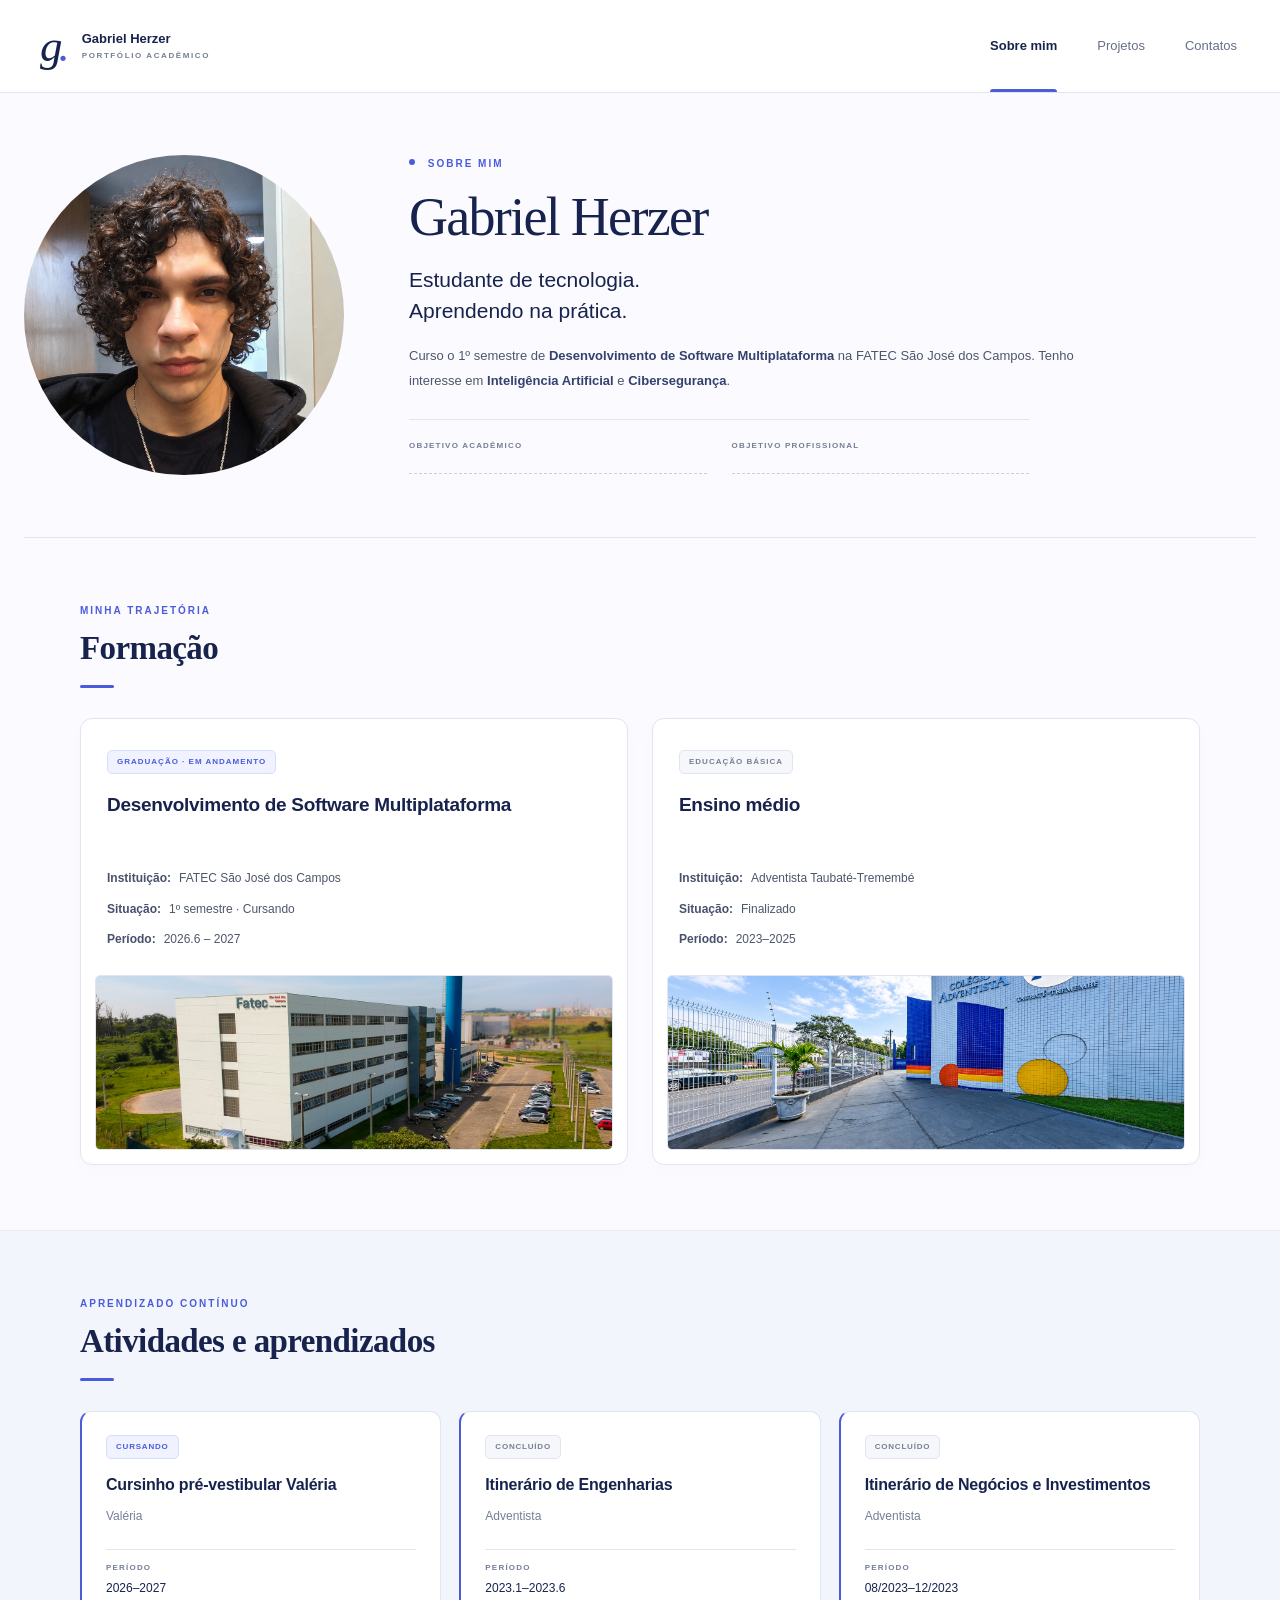
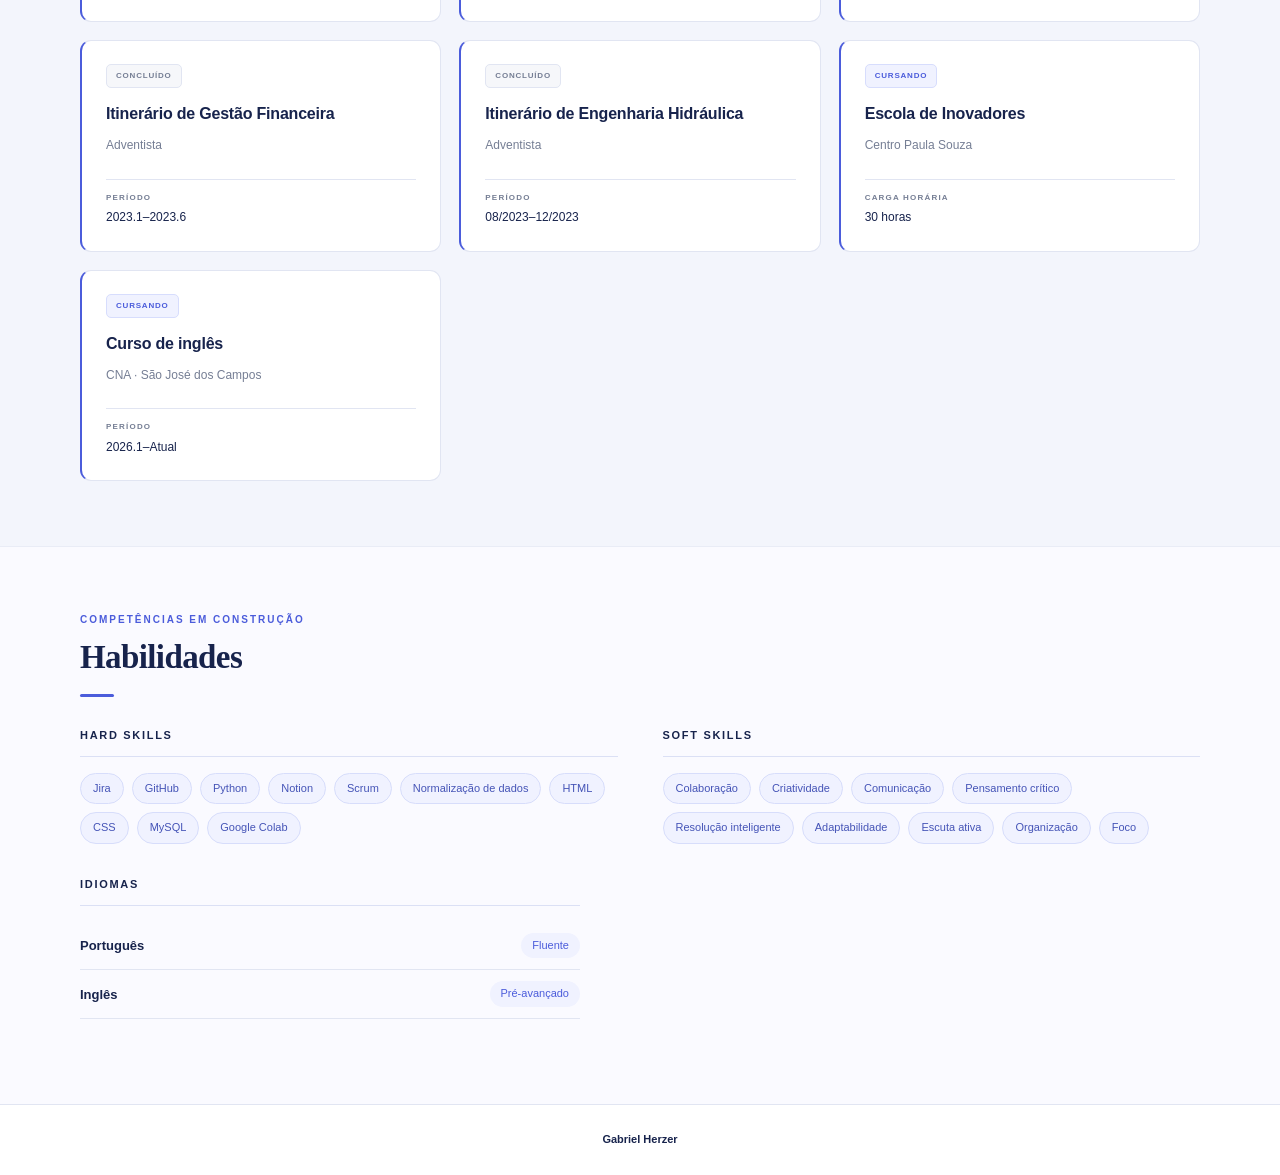
==== commit 32e09002: "Adiciona fotos da FATEC e do Adventista na formacao" ====
--- a/index.html
+++ b/index.html
@@ -1,8 +1,8 @@
-<!doctype html>
-<html lang="pt-BR"><head><meta charset="utf-8"><meta name="viewport" content="width=device-width, initial-scale=1"><meta name="theme-color" content="#17234c"><meta name="description" content="Portfólio acadêmico de Gabriel Herzer Gaspary. Estudante de DSM na FATEC São José dos Campos."><title>Sobre mim · Gabriel Herzer</title><link rel="icon" type="image/svg+xml" href="assets/favicon.svg"><link rel="stylesheet" href="styles.css"></head>
-<body><a class="skip" href="#conteudo">Pular para o conteúdo</a><header class="header"><div class="header-inner"><a class="brand" href="index.html" aria-label="Gabriel Herzer, sobre mim"><span class="brand-symbol">g<span>.</span></span><span class="brand-name">Gabriel Herzer<small>PORTFÓLIO ACADÊMICO</small></span></a><nav aria-label="Navegação principal"><a href="index.html" class="active" aria-current="page">Sobre mim</a><a href="projetos.html">Projetos</a><a href="contatos.html">Contatos</a></nav></div></header><main id="conteudo">
-<section class="intro wrap" aria-labelledby="profile-title"><div class="portrait"><img src="assets/gabriel.png" alt="Foto de Gabriel Herzer Gaspary" width="1086" height="1448" fetchpriority="high"></div><div class="intro-copy"><p class="eyebrow"><span class="status-dot"></span> SOBRE MIM</p><h1 id="profile-title">Gabriel Herzer</h1><p class="intro-lead">Estudante de tecnologia.<br>Aprendendo na prática.</p><p>Curso o 1º semestre de <strong>Desenvolvimento de Software Multiplataforma</strong> na FATEC São José dos Campos. Tenho interesse em <strong>Inteligência Artificial</strong> e <strong>Cibersegurança</strong>.</p><div class="goals"><div><span class="field-label">OBJETIVO ACADÊMICO</span><span class="blank" aria-label="Objetivo acadêmico: a preencher">&nbsp;</span></div><div><span class="field-label">OBJETIVO PROFISSIONAL</span><span class="blank" aria-label="Objetivo profissional: a preencher">&nbsp;</span></div></div></div></section>
-<section class="section wrap" aria-labelledby="education-title"><div class="section-title"><p class="eyebrow">MINHA TRAJETÓRIA</p><h2>Formação</h2></div><div class="education-grid"><article class="education-card"><div class="education-content"><span class="badge">GRADUAÇÃO · EM ANDAMENTO</span><h3 id="education-title">Desenvolvimento de Software Multiplataforma</h3><dl><div><dt>Instituição</dt><dd>FATEC São José dos Campos</dd></div><div><dt>Situação</dt><dd>1º semestre · Cursando</dd></div><div><dt>Período</dt><dd>2026.6 – 2027</dd></div></dl></div><div class="empty-image" role="img" aria-label="Espaço reservado para imagem da graduação"></div></article><article class="education-card"><div class="education-content"><span class="badge neutral">EDUCAÇÃO BÁSICA</span><h3>Ensino médio</h3><dl><div><dt>Instituição</dt><dd>Adventista Taubaté-Tremembé</dd></div><div><dt>Situação</dt><dd>Finalizado</dd></div><div><dt>Período</dt><dd>2023–2025</dd></div></dl></div><div class="empty-image" role="img" aria-label="Espaço reservado para imagem do ensino médio"></div></article></div></section>
-<section class="section activities-section"><div class="wrap"><div class="section-title"><p class="eyebrow">APRENDIZADO CONTÍNUO</p><h2>Atividades e aprendizados</h2></div><div class="activity-list"><article class="activity-card"><span class="badge">Cursando</span><h3>Cursinho pré-vestibular Valéria</h3><p class="course-institution">Valéria</p><div class="course-period"><span class="field-label">PERÍODO</span><p>2026–2027</p></div></article><article class="activity-card"><span class="badge neutral">Concluído</span><h3>Itinerário de Engenharias</h3><p class="course-institution">Adventista</p><div class="course-period"><span class="field-label">PERÍODO</span><p>2023.1–2023.6</p></div></article><article class="activity-card"><span class="badge neutral">Concluído</span><h3>Itinerário de Negócios e Investimentos</h3><p class="course-institution">Adventista</p><div class="course-period"><span class="field-label">PERÍODO</span><p>08/2023–12/2023</p></div></article><article class="activity-card"><span class="badge neutral">Concluído</span><h3>Itinerário de Gestão Financeira</h3><p class="course-institution">Adventista</p><div class="course-period"><span class="field-label">PERÍODO</span><p>2023.1–2023.6</p></div></article><article class="activity-card"><span class="badge neutral">Concluído</span><h3>Itinerário de Engenharia Hidráulica</h3><p class="course-institution">Adventista</p><div class="course-period"><span class="field-label">PERÍODO</span><p>08/2023–12/2023</p></div></article><article class="activity-card"><span class="badge">Cursando</span><h3>Escola de Inovadores</h3><p class="course-institution">Centro Paula Souza</p><div class="course-period"><span class="field-label">CARGA HORÁRIA</span><p>30 horas</p></div></article><article class="activity-card"><span class="badge">Cursando</span><h3>Curso de inglês</h3><p class="course-institution">CNA · São José dos Campos</p><div class="course-period"><span class="field-label">PERÍODO</span><p>2026.1–Atual</p></div></article></div></div></section>
-<section class="section wrap skills-section"><div class="section-title"><p class="eyebrow">COMPETÊNCIAS EM CONSTRUÇÃO</p><h2>Habilidades</h2></div><div class="skills-grid"><div><h3 class="subheading">Hard skills</h3><div class="tags"><span>Jira</span><span>GitHub</span><span>Python</span><span>Notion</span><span>Scrum</span><span>Normalização de dados</span><span>HTML</span><span>CSS</span><span>MySQL</span><span>Google Colab</span></div></div><div><h3 class="subheading">Soft skills</h3><div class="tags"><span>Colaboração</span><span>Criatividade</span><span>Comunicação</span><span>Pensamento crítico</span><span>Resolução inteligente</span><span>Adaptabilidade</span><span>Escuta ativa</span><span>Organização</span><span>Foco</span></div></div></div><div class="language-block"><h3 class="subheading">Idiomas</h3><div class="language-list"><div><strong>Português</strong><span>Fluente</span></div><div><strong>Inglês</strong><span>Pré-avançado</span></div></div></div></section>
+<!doctype html>
+<html lang="pt-BR"><head><meta charset="utf-8"><meta name="viewport" content="width=device-width, initial-scale=1"><meta name="theme-color" content="#17234c"><meta name="description" content="Portfólio acadêmico de Gabriel Herzer Gaspary. Estudante de DSM na FATEC São José dos Campos."><title>Sobre mim · Gabriel Herzer</title><link rel="icon" type="image/svg+xml" href="assets/favicon.svg"><link rel="stylesheet" href="styles.css"></head>
+<body><a class="skip" href="#conteudo">Pular para o conteúdo</a><header class="header"><div class="header-inner"><a class="brand" href="index.html" aria-label="Gabriel Herzer, sobre mim"><span class="brand-symbol">g<span>.</span></span><span class="brand-name">Gabriel Herzer<small>PORTFÓLIO ACADÊMICO</small></span></a><nav aria-label="Navegação principal"><a href="index.html" class="active" aria-current="page">Sobre mim</a><a href="projetos.html">Projetos</a><a href="contatos.html">Contatos</a></nav></div></header><main id="conteudo">
+<section class="intro wrap" aria-labelledby="profile-title"><div class="portrait"><img src="assets/gabriel.png" alt="Foto de Gabriel Herzer Gaspary" width="1086" height="1448" fetchpriority="high"></div><div class="intro-copy"><p class="eyebrow"><span class="status-dot"></span> SOBRE MIM</p><h1 id="profile-title">Gabriel Herzer</h1><p class="intro-lead">Estudante de tecnologia.<br>Aprendendo na prática.</p><p>Curso o 1º semestre de <strong>Desenvolvimento de Software Multiplataforma</strong> na FATEC São José dos Campos. Tenho interesse em <strong>Inteligência Artificial</strong> e <strong>Cibersegurança</strong>.</p><div class="goals"><div><span class="field-label">OBJETIVO ACADÊMICO</span><span class="blank" aria-label="Objetivo acadêmico: a preencher">&nbsp;</span></div><div><span class="field-label">OBJETIVO PROFISSIONAL</span><span class="blank" aria-label="Objetivo profissional: a preencher">&nbsp;</span></div></div></div></section>
+<section class="section wrap" aria-labelledby="education-title"><div class="section-title"><p class="eyebrow">MINHA TRAJETÓRIA</p><h2>Formação</h2></div><div class="education-grid"><article class="education-card"><div class="education-content"><span class="badge">GRADUAÇÃO · EM ANDAMENTO</span><h3 id="education-title">Desenvolvimento de Software Multiplataforma</h3><dl><div><dt>Instituição</dt><dd>FATEC São José dos Campos</dd></div><div><dt>Situação</dt><dd>1º semestre · Cursando</dd></div><div><dt>Período</dt><dd>2026.6 – 2027</dd></div></dl></div><div class="education-photo"><img src="assets/fatec-sjc.png" alt="Prédio da FATEC São José dos Campos — Prof. Jessen Vidal" width="1440" height="560" loading="lazy" decoding="async"></div></article><article class="education-card"><div class="education-content"><span class="badge neutral">EDUCAÇÃO BÁSICA</span><h3>Ensino médio</h3><dl><div><dt>Instituição</dt><dd>Adventista Taubaté-Tremembé</dd></div><div><dt>Situação</dt><dd>Finalizado</dd></div><div><dt>Período</dt><dd>2023–2025</dd></div></dl></div><div class="education-photo"><img src="assets/adventista-taubate-tremembe.png" alt="Fachada do Colégio Adventista de Taubaté–Tremembé" width="1672" height="941" loading="lazy" decoding="async"></div></article></div></section>
+<section class="section activities-section"><div class="wrap"><div class="section-title"><p class="eyebrow">APRENDIZADO CONTÍNUO</p><h2>Atividades e aprendizados</h2></div><div class="activity-list"><article class="activity-card"><span class="badge">Cursando</span><h3>Cursinho pré-vestibular Valéria</h3><p class="course-institution">Valéria</p><div class="course-period"><span class="field-label">PERÍODO</span><p>2026–2027</p></div></article><article class="activity-card"><span class="badge neutral">Concluído</span><h3>Itinerário de Engenharias</h3><p class="course-institution">Adventista</p><div class="course-period"><span class="field-label">PERÍODO</span><p>2023.1–2023.6</p></div></article><article class="activity-card"><span class="badge neutral">Concluído</span><h3>Itinerário de Negócios e Investimentos</h3><p class="course-institution">Adventista</p><div class="course-period"><span class="field-label">PERÍODO</span><p>08/2023–12/2023</p></div></article><article class="activity-card"><span class="badge neutral">Concluído</span><h3>Itinerário de Gestão Financeira</h3><p class="course-institution">Adventista</p><div class="course-period"><span class="field-label">PERÍODO</span><p>2023.1–2023.6</p></div></article><article class="activity-card"><span class="badge neutral">Concluído</span><h3>Itinerário de Engenharia Hidráulica</h3><p class="course-institution">Adventista</p><div class="course-period"><span class="field-label">PERÍODO</span><p>08/2023–12/2023</p></div></article><article class="activity-card"><span class="badge">Cursando</span><h3>Escola de Inovadores</h3><p class="course-institution">Centro Paula Souza</p><div class="course-period"><span class="field-label">CARGA HORÁRIA</span><p>30 horas</p></div></article><article class="activity-card"><span class="badge">Cursando</span><h3>Curso de inglês</h3><p class="course-institution">CNA · São José dos Campos</p><div class="course-period"><span class="field-label">PERÍODO</span><p>2026.1–Atual</p></div></article></div></div></section>
+<section class="section wrap skills-section"><div class="section-title"><p class="eyebrow">COMPETÊNCIAS EM CONSTRUÇÃO</p><h2>Habilidades</h2></div><div class="skills-grid"><div><h3 class="subheading">Hard skills</h3><div class="tags"><span>Jira</span><span>GitHub</span><span>Python</span><span>Notion</span><span>Scrum</span><span>Normalização de dados</span><span>HTML</span><span>CSS</span><span>MySQL</span><span>Google Colab</span></div></div><div><h3 class="subheading">Soft skills</h3><div class="tags"><span>Colaboração</span><span>Criatividade</span><span>Comunicação</span><span>Pensamento crítico</span><span>Resolução inteligente</span><span>Adaptabilidade</span><span>Escuta ativa</span><span>Organização</span><span>Foco</span></div></div></div><div class="language-block"><h3 class="subheading">Idiomas</h3><div class="language-list"><div><strong>Português</strong><span>Fluente</span></div><div><strong>Inglês</strong><span>Pré-avançado</span></div></div></div></section>
 </main><footer class="footer"><div><span>Gabriel Herzer</span></div></footer></body></html>
--- a/styles.css
+++ b/styles.css
@@ -1,30 +1,35 @@
-
-:root{--bg:#fafaff;--white:#fff;--navy:#17234c;--blue:#4b5cdb;--text:#4e566b;--muted:#757e94;--border:#e1e5f2;--soft:#f0f2ff;--serif:Georgia,'Times New Roman',serif;--sans:'Segoe UI',Arial,sans-serif}*{box-sizing:border-box}body{margin:0;color:var(--text);background:var(--bg);font:15px/1.8 var(--sans);-webkit-font-smoothing:antialiased}a{color:inherit;text-decoration:none}h1,h2,h3,h4,p{margin:0}h1,h2,h3,h4{color:var(--navy)}a,button{-webkit-tap-highlight-color:transparent}.wrap{width:min(1120px,calc(100% - 80px));margin-inline:auto}.header{background:rgba(255,255,255,.97);border-bottom:1px solid var(--border)}.header-inner{width:min(1240px,calc(100% - 80px));margin:auto;display:flex;align-items:center;justify-content:space-between;height:92px;gap:30px}.brand{display:flex;align-items:center;gap:12px}.brand-symbol{font:italic 45px/1 var(--serif);color:var(--navy);letter-spacing:-4px;padding-right:4px}.brand-symbol span{color:var(--blue)}.brand-name{font-size:13px;font-weight:650;line-height:1.6;color:var(--navy)}.brand-name small{display:block;font-size:8px;font-weight:600;letter-spacing:1.6px;color:var(--muted)}nav{display:flex;gap:34px;align-self:stretch;align-items:stretch}nav a{display:flex;align-items:center;font-size:13px;position:relative;color:#677086;padding:0 3px}nav a:hover{color:var(--blue)}nav a.active{color:var(--navy);font-weight:650}nav a.active:after{content:'';position:absolute;height:3px;bottom:0;left:3px;right:3px;background:var(--blue);border-radius:5px 5px 0 0}.eyebrow{font-size:10px;font-weight:650;letter-spacing:2px;color:var(--blue);line-height:1.6}.status-dot{width:6px;height:6px;display:inline-block;background:var(--blue);border-radius:50%;margin-right:8px;vertical-align:2px}h1{font:500 clamp(38px,4.5vw,58px)/1.15 var(--serif);letter-spacing:-1.7px}h1>span{color:var(--blue)}.intro{display:grid;grid-template-columns:320px 1fr;gap:76px;align-items:center;padding-top:68px;padding-bottom:68px;border-bottom:1px solid var(--border)}.portrait{position:relative;width:100%;align-self:start;margin-top:5px}.portrait img{width:100%;height:402px;object-fit:cover;object-position:center 43%;display:block;border-radius:130px 130px 14px 14px}.portrait:before{content:'';position:absolute;inset:14px -12px -14px 14px;border:1px solid #c7cef0;border-radius:130px 130px 16px 16px;z-index:-1}.portrait-note{display:block;text-align:center;font-size:8px;letter-spacing:2px;margin-top:26px;color:var(--muted)}.intro-copy>.eyebrow{margin-bottom:14px}.intro-lead{font-size:21px;color:var(--navy);line-height:1.5;margin-top:18px;margin-bottom:17px;font-weight:400}.intro-copy>p:not(.eyebrow):not(.intro-lead){font-size:13px;line-height:1.95;margin-top:12px}.intro-copy strong{font-weight:600;color:#34416d}.text-link{display:inline-flex;align-items:center;gap:17px;font-size:12px;color:var(--blue);font-weight:650;margin-top:22px}.text-link svg{width:15px;height:15px}.goals{display:grid;grid-template-columns:1fr 1fr;gap:25px;margin-top:26px;padding-top:20px;border-top:1px solid var(--border)}.field-label{font-size:8px;font-weight:650;color:var(--muted);letter-spacing:1.2px;line-height:1.6;display:block}.blank{display:block;border-bottom:1px dashed #c8cfdf;min-height:21px;min-width:30px;max-width:100%;line-height:1}.section{padding-top:65px;padding-bottom:65px}.section-title{margin-bottom:30px}.section-title .eyebrow{margin-bottom:9px}h2{font:600 33px/1.25 var(--serif);letter-spacing:-.6px}.section-title h2:after{content:'';display:block;width:34px;height:3px;border-radius:2px;background:var(--blue);margin-top:16px}.section-description{font-size:13px;margin-top:15px}.education-grid{display:grid;grid-template-columns:1fr 1fr;gap:24px}.education-card{background:var(--white);border:1px solid var(--border);border-radius:12px;overflow:hidden;box-shadow:0 5px 18px #18235004;display:flex;flex-direction:column}.education-content{padding:26px 26px 24px;flex:1}.badge{display:inline-flex;align-items:center;max-width:100%;border:1px solid #d7ddfd;background:var(--soft);color:var(--blue);font-size:8px;letter-spacing:1px;font-weight:650;padding:5px 9px;border-radius:5px;line-height:1.5}.badge.neutral{background:#f6f7fa;border-color:var(--border);color:var(--muted)}.education-card h3{font-size:19px;font-weight:600;line-height:1.5;letter-spacing:-.3px;margin:17px 0 20px;min-height:57px}dl{margin:0}dl>div{display:flex;gap:8px;margin-top:9px;font-size:12px}dt{font-weight:650;color:#48516b;flex-shrink:0}dt:after{content:':'}dd{margin:0;flex:1}dd .blank{min-height:20px}.empty-image{height:175px;background:linear-gradient(120deg,#f4f5fb,#edeff8);margin:0 14px 14px;border:1px solid #e5e8f2;border-radius:5px}.activities-section{background:#f3f5fc;border-block:1px solid #e9ecf6}.activity-card{background:white;border:1px solid var(--border);border-left:3px solid var(--blue);border-radius:11px;padding:26px 30px;max-width:100%}.activity-top{display:grid;grid-template-columns:1fr 210px;gap:60px;margin-bottom:19px}.activity-institution{max-width:480px;margin-bottom:19px}.activity-card .blank{min-height:25px}.skills-grid{display:grid;grid-template-columns:1fr 1fr;gap:45px}.subheading{font:650 11px/1.5 var(--sans);text-transform:uppercase;letter-spacing:1.7px;padding-bottom:12px;border-bottom:1px solid #dbe0f5;margin-bottom:16px}.tags{display:flex;flex-wrap:wrap;gap:8px}.tags>span{padding:5px 12px;border-radius:30px;border:1px solid #d7ddfb;background:var(--soft);color:#4554b7;font-size:11px;line-height:1.8}.language-block{margin-top:32px;max-width:500px}.language-blank{display:grid;grid-template-columns:1fr 1fr;gap:25px}.footer{border-top:1px solid var(--border);padding:25px 0;background:var(--white);margin-top:20px}.footer>div{width:min(1120px,calc(100% - 80px));margin:auto;display:flex;justify-content:space-between;gap:20px;font-size:9px;color:var(--muted)}.footer>div>span:first-child{color:var(--navy);font-weight:600}.page-intro{padding:55px 0 45px;text-align:center}.page-intro .eyebrow{margin-bottom:12px}.page-intro h1{font-size:45px}.page-intro>p:last-child{font-size:13px;margin-top:14px}.category-heading{display:flex;justify-content:space-between;gap:20px;align-items:center;margin-bottom:22px}.category-heading h2{font:600 18px/1.5 var(--sans);letter-spacing:-.4px}.category-heading h2 span{color:var(--muted);font-weight:400}.count{font-size:8px;letter-spacing:1.4px;color:var(--muted);white-space:nowrap}.project-card{background:var(--white);border:1px solid var(--border);border-radius:15px;box-shadow:0 8px 28px #18235007;display:grid;grid-template-columns:34% 1fr;gap:36px;padding:24px}.project-image{background:linear-gradient(145deg,#f1f3fa,#ebeef8);border:1px solid #e5e8f2;border-radius:8px;min-height:270px;height:300px;align-self:start}.project-details{padding:3px 4px 7px 0}.project-top{display:flex;justify-content:space-between;align-items:center;gap:15px;margin-bottom:6px}.project-top .eyebrow{font-size:8px;letter-spacing:1.4px}.project-top .badge{font-size:7px;letter-spacing:.5px}.project-details h3{font-size:26px;letter-spacing:-.7px;font-weight:650;margin-bottom:15px;line-height:1.3}.partner{margin-bottom:21px;max-width:360px}.project-details h4{font-size:12px;font-weight:650;margin:18px 0 5px;color:var(--blue);line-height:1.5}.project-details h4 span{font-weight:400;color:var(--muted)}.project-details p{font-size:12px;line-height:1.9}.project-details .tags{margin-top:10px;gap:6px}.project-details .tags>span{font-size:10px;padding:3px 10px}.repo-actions{margin-top:24px;display:flex;flex-wrap:wrap;gap:20px;align-items:center}.button{display:inline-flex;align-items:center;justify-content:center;gap:10px;padding:10px 14px;border:1px solid #cbd2f5;border-radius:7px;background:var(--soft);color:#3445b4;font-size:10px;font-weight:650;line-height:1.5}.button svg{height:15px;width:15px}.button svg:last-child{width:12px;height:12px;margin-left:6px}.button:hover{background:#e3e7ff}.personal-repo{flex:1;min-width:170px}.personal-repo .field-label{font-size:7px}.future-projects{padding-top:42px;padding-bottom:65px}.future-section+ .future-section{margin-top:35px}.empty-category{border:1px dashed #d7dcec;background:#f7f8fd;border-radius:10px;min-height:65px;padding:19px 24px}.empty-category p{font-size:12px;color:var(--muted)}.contact-page{min-height:calc(100vh - 192px);padding:120px 0 100px;display:flex;align-items:center;justify-content:center;flex-direction:column;position:relative;text-align:center;isolation:isolate}.contact-page>.eyebrow{margin-bottom:17px}.contact-page h1{font-size:clamp(37px,5vw,60px)}.social-icons{display:flex;align-items:center;gap:25px;margin-top:45px}.social-icons a,.social-icons button{width:70px;height:70px;display:flex;justify-content:center;align-items:center;border:1px solid #d9dff4;background:var(--white);border-radius:50%;color:var(--navy);transition:transform .2s,border-color .2s,background .2s}.social-icons svg{height:27px;width:27px}.social-icons a:hover{transform:translateY(-4px);border-color:var(--blue);background:var(--soft);color:var(--blue)}.social-icons button:disabled{color:#a8b0c7;background:#f5f6fb;border-style:dashed;cursor:not-allowed}.contact-orbit{width:380px;height:380px;position:absolute;z-index:-1;border-radius:50%;border:1px solid #e5e9f7;top:50%;left:50%;transform:translate(-50%,-50%)}.contact-orbit:before{content:'';position:absolute;inset:28px;border:1px solid #edf0fa;border-radius:50%}.contact-orbit span{position:absolute;width:9px;height:9px;border-radius:50%;background:#d4daf8;top:45px;left:45px}.contact-orbit span:nth-child(2){top:auto;left:auto;right:0;bottom:120px;width:6px;height:6px}.contact-orbit span:nth-child(3){top:auto;bottom:0;left:175px;width:5px;height:5px}.skip{position:absolute;top:-100px;left:15px;background:var(--navy);color:white;padding:10px;z-index:10}.skip:focus{top:10px}:focus-visible{outline:3px solid #7884e7;outline-offset:5px}
-@media(max-width:1000px){.intro{gap:44px;grid-template-columns:280px 1fr}.portrait img{height:370px}.intro-copy h1{font-size:43px}.intro-lead{font-size:19px}.project-card{grid-template-columns:31% 1fr;gap:25px}.project-top{flex-wrap:wrap}.project-image{height:260px}.education-content{padding:22px}.activity-top{gap:30px}}
-@media(max-width:700px){.wrap{width:calc(100% - 36px)}.header-inner{width:calc(100% - 36px);height:auto;min-height:106px;flex-wrap:wrap;gap:0;justify-content:center;padding-top:15px}.brand{width:100%;justify-content:center;gap:10px}.brand-symbol{font-size:33px}.brand-name{font-size:11px}.brand-name small{font-size:6px}nav{width:100%;justify-content:center;gap:35px;height:48px}nav a{font-size:12px}.intro{padding-top:35px;padding-bottom:42px;grid-template-columns:1fr;gap:35px}.portrait{width:220px;justify-self:center}.portrait img{height:278px;border-radius:100px 100px 10px 10px}.portrait:before{border-radius:100px 100px 12px 12px;inset:9px -9px -9px 9px}.portrait-note{font-size:7px;margin-top:20px}.intro-copy h1{font-size:40px}.intro-copy>.eyebrow{font-size:9px;margin-bottom:12px}.intro-lead{font-size:19px;margin-top:15px}.intro-copy>p:not(.eyebrow):not(.intro-lead){font-size:13px}.goals{gap:17px}.field-label{font-size:7px;letter-spacing:.8px}.section{padding:42px 0}.section-title{margin-bottom:25px}.section-title .eyebrow{font-size:9px}h2{font-size:29px}.education-grid,.skills-grid{grid-template-columns:1fr;gap:22px}.education-card h3{font-size:19px;min-height:0}.education-content{padding:23px}.empty-image{height:155px}.activity-card{padding:22px}.activity-top{grid-template-columns:1fr;gap:18px}.activity-institution{max-width:100%}.skills-grid{gap:28px}.subheading{font-size:10px}.tags>span{font-size:11px}.language-block{margin-top:29px}.footer{margin-top:0}.footer>div{width:calc(100% - 36px);flex-direction:column;align-items:center;gap:4px;text-align:center;font-size:9px}.page-intro{padding:36px 0}.page-intro h1{font-size:38px}.page-intro .eyebrow{font-size:8px;letter-spacing:1.7px}.page-intro>p:last-child{font-size:12px;max-width:270px;margin-inline:auto}.category-heading{gap:15px}.category-heading h2{font-size:16px}.count{font-size:7px;letter-spacing:.8px}.project-card{grid-template-columns:1fr;gap:22px;padding:16px}.project-image{height:200px;min-height:200px}.project-details{padding:0 3px 8px}.project-details h3{font-size:25px}.project-details h4{font-size:12px}.project-details p{font-size:12px}.project-top{gap:12px}.repo-actions{gap:18px}.personal-repo{flex-basis:100%}.future-projects{padding-top:30px;padding-bottom:45px}.empty-category{padding:18px}.contact-page{min-height:calc(100svh - 220px);padding:100px 0}.contact-page h1{font-size:37px}.contact-orbit{width:290px;height:290px}.contact-orbit span:nth-child(3){left:140px}.social-icons{gap:18px;margin-top:35px}.social-icons a,.social-icons button{width:61px;height:61px}.social-icons svg{width:25px;height:25px}}
-@media(prefers-reduced-motion:reduce){*{transition:none!important}}
-
-/* Ajustes solicitados: perfil circular, atividades preenchidas e projetos reservados. */
-.intro.wrap{width:min(1240px,calc(100% - 48px));grid-template-columns:320px minmax(0,700px);justify-content:start;gap:65px;padding-block:62px}
-.portrait{margin:0;align-self:center}.portrait:before{content:none}.portrait img{width:320px;height:320px;border-radius:50%;object-fit:cover;object-position:center 43%}
-.intro-copy h1{font-size:54px}.intro-copy .goals{max-width:620px}.intro-copy .intro-lead{margin-block:16px}
-.footer>div{justify-content:center;text-align:center}.footer>div>span:first-child{font-size:11px}
-.activity-list{display:grid;gap:18px}.activity-top{margin-bottom:16px;align-items:start}.activity-top h3{font-size:17px;font-weight:600;line-height:1.5;letter-spacing:-.2px}.activity-top .badge{margin-top:9px}.activity-institution p{font-size:13px;margin-top:3px}.activity-institution{margin-bottom:13px}
-.language-list{display:grid;gap:0}.language-list>div{display:flex;justify-content:space-between;align-items:center;border-bottom:1px solid var(--border);padding:11px 0;font-size:13px}.language-list strong{font-weight:600;color:var(--navy)}.language-list span{font-size:11px;color:var(--blue);background:var(--soft);padding:3px 11px;border-radius:20px}
-.projects-page .project-list,.projects-page .future-projects{width:calc(100% - 48px);max-width:1480px;margin-inline:auto}.projects-page .page-intro{max-width:none;width:calc(100% - 48px);text-align:left;padding-bottom:35px}
-.projects-page .project-card{grid-template-columns:minmax(0,.95fr) minmax(0,1.05fr);gap:38px;padding:24px;margin-bottom:26px}.projects-page .project-image{height:auto;min-height:340px;align-self:stretch}.project-details{min-width:0}
-.projects-page .api-placeholder{min-height:245px}.projects-page .api-placeholder .project-image{min-height:195px}.api-placeholder .project-details{align-self:center}.api-placeholder h3{font-size:21px;margin-top:9px}.placeholder-fields{display:grid;gap:16px;max-width:90%;margin-top:20px}
-.reserved-grid{display:grid;grid-template-columns:repeat(3,minmax(0,1fr));gap:22px}.reserved-card{border:1px solid var(--border);border-radius:12px;background:var(--white);overflow:hidden}.reserved-image{height:150px;background:linear-gradient(145deg,#f1f3fa,#ebeef8);border-bottom:1px solid var(--border)}.reserved-copy{padding:20px;display:grid;gap:14px}.future-projects .future-section+.future-section{margin-top:40px}
-@media(max-width:1000px){.intro.wrap{grid-template-columns:270px minmax(0,1fr);gap:38px}.portrait img{width:270px;height:270px}.intro-copy h1{font-size:45px}.projects-page .project-card{gap:24px;grid-template-columns:minmax(0,.8fr) minmax(0,1.2fr)}}
-@media(max-width:700px){.intro.wrap{width:calc(100% - 36px);grid-template-columns:1fr;gap:30px;padding-block:35px}.portrait{width:220px;justify-self:start}.portrait img{width:220px;height:220px;border-radius:50%}.intro-copy h1{font-size:42px}.activity-top h3{font-size:16px}.activity-top{grid-template-columns:1fr;gap:15px}.projects-page .project-list,.projects-page .future-projects,.projects-page .page-intro{width:calc(100% - 36px)}.projects-page .project-card{grid-template-columns:1fr;gap:20px;padding:16px}.projects-page .project-image{min-height:200px;height:200px}.projects-page .api-placeholder .project-image{min-height:145px;height:145px}.projects-page .api-placeholder{min-height:0}.api-placeholder .project-details{padding:2px 4px 8px}.reserved-grid{grid-template-columns:1fr;gap:18px}.reserved-image{height:135px}.category-heading{align-items:start}.category-heading .count{font-size:7px;max-width:120px;text-align:right;line-height:1.7}.projects-page .page-intro h1{font-size:38px}.projects-page .page-intro>p:last-child{margin-inline:0}.footer>div{align-items:center}}
-
-/* Atividades em cards compactos, três por linha no computador. */
-.activity-list{grid-template-columns:repeat(3,minmax(0,1fr));gap:18px;align-items:stretch}
-.activity-card{display:flex;flex-direction:column;align-items:flex-start;padding:23px 24px;border-left-width:2px;min-width:0}
-.activity-card>.badge{text-transform:uppercase;font-size:8px;letter-spacing:.8px;margin-bottom:14px}
-.activity-card>h3{font-size:16px;line-height:1.5;font-weight:600;letter-spacing:-.2px;margin-bottom:10px}
-.course-institution{font-size:12px;line-height:1.6;color:var(--muted);margin-bottom:23px}
-.course-period{margin-top:auto;width:100%;border-top:1px solid var(--border);padding-top:12px}
-.course-period>p{font-size:12px;line-height:1.6;color:var(--navy);margin-top:4px}
-@media(min-width:701px) and (max-width:1000px){.activity-list{grid-template-columns:repeat(2,minmax(0,1fr))}}
-@media(max-width:700px){.activity-list{grid-template-columns:1fr;gap:14px}.activity-card{padding:21px 23px}.activity-card>h3{font-size:16px}.course-institution{margin-bottom:18px}}
+
+:root{--bg:#fafaff;--white:#fff;--navy:#17234c;--blue:#4b5cdb;--text:#4e566b;--muted:#757e94;--border:#e1e5f2;--soft:#f0f2ff;--serif:Georgia,'Times New Roman',serif;--sans:'Segoe UI',Arial,sans-serif}*{box-sizing:border-box}body{margin:0;color:var(--text);background:var(--bg);font:15px/1.8 var(--sans);-webkit-font-smoothing:antialiased}a{color:inherit;text-decoration:none}h1,h2,h3,h4,p{margin:0}h1,h2,h3,h4{color:var(--navy)}a,button{-webkit-tap-highlight-color:transparent}.wrap{width:min(1120px,calc(100% - 80px));margin-inline:auto}.header{background:rgba(255,255,255,.97);border-bottom:1px solid var(--border)}.header-inner{width:min(1240px,calc(100% - 80px));margin:auto;display:flex;align-items:center;justify-content:space-between;height:92px;gap:30px}.brand{display:flex;align-items:center;gap:12px}.brand-symbol{font:italic 45px/1 var(--serif);color:var(--navy);letter-spacing:-4px;padding-right:4px}.brand-symbol span{color:var(--blue)}.brand-name{font-size:13px;font-weight:650;line-height:1.6;color:var(--navy)}.brand-name small{display:block;font-size:8px;font-weight:600;letter-spacing:1.6px;color:var(--muted)}nav{display:flex;gap:34px;align-self:stretch;align-items:stretch}nav a{display:flex;align-items:center;font-size:13px;position:relative;color:#677086;padding:0 3px}nav a:hover{color:var(--blue)}nav a.active{color:var(--navy);font-weight:650}nav a.active:after{content:'';position:absolute;height:3px;bottom:0;left:3px;right:3px;background:var(--blue);border-radius:5px 5px 0 0}.eyebrow{font-size:10px;font-weight:650;letter-spacing:2px;color:var(--blue);line-height:1.6}.status-dot{width:6px;height:6px;display:inline-block;background:var(--blue);border-radius:50%;margin-right:8px;vertical-align:2px}h1{font:500 clamp(38px,4.5vw,58px)/1.15 var(--serif);letter-spacing:-1.7px}h1>span{color:var(--blue)}.intro{display:grid;grid-template-columns:320px 1fr;gap:76px;align-items:center;padding-top:68px;padding-bottom:68px;border-bottom:1px solid var(--border)}.portrait{position:relative;width:100%;align-self:start;margin-top:5px}.portrait img{width:100%;height:402px;object-fit:cover;object-position:center 43%;display:block;border-radius:130px 130px 14px 14px}.portrait:before{content:'';position:absolute;inset:14px -12px -14px 14px;border:1px solid #c7cef0;border-radius:130px 130px 16px 16px;z-index:-1}.portrait-note{display:block;text-align:center;font-size:8px;letter-spacing:2px;margin-top:26px;color:var(--muted)}.intro-copy>.eyebrow{margin-bottom:14px}.intro-lead{font-size:21px;color:var(--navy);line-height:1.5;margin-top:18px;margin-bottom:17px;font-weight:400}.intro-copy>p:not(.eyebrow):not(.intro-lead){font-size:13px;line-height:1.95;margin-top:12px}.intro-copy strong{font-weight:600;color:#34416d}.text-link{display:inline-flex;align-items:center;gap:17px;font-size:12px;color:var(--blue);font-weight:650;margin-top:22px}.text-link svg{width:15px;height:15px}.goals{display:grid;grid-template-columns:1fr 1fr;gap:25px;margin-top:26px;padding-top:20px;border-top:1px solid var(--border)}.field-label{font-size:8px;font-weight:650;color:var(--muted);letter-spacing:1.2px;line-height:1.6;display:block}.blank{display:block;border-bottom:1px dashed #c8cfdf;min-height:21px;min-width:30px;max-width:100%;line-height:1}.section{padding-top:65px;padding-bottom:65px}.section-title{margin-bottom:30px}.section-title .eyebrow{margin-bottom:9px}h2{font:600 33px/1.25 var(--serif);letter-spacing:-.6px}.section-title h2:after{content:'';display:block;width:34px;height:3px;border-radius:2px;background:var(--blue);margin-top:16px}.section-description{font-size:13px;margin-top:15px}.education-grid{display:grid;grid-template-columns:1fr 1fr;gap:24px}.education-card{background:var(--white);border:1px solid var(--border);border-radius:12px;overflow:hidden;box-shadow:0 5px 18px #18235004;display:flex;flex-direction:column}.education-content{padding:26px 26px 24px;flex:1}.badge{display:inline-flex;align-items:center;max-width:100%;border:1px solid #d7ddfd;background:var(--soft);color:var(--blue);font-size:8px;letter-spacing:1px;font-weight:650;padding:5px 9px;border-radius:5px;line-height:1.5}.badge.neutral{background:#f6f7fa;border-color:var(--border);color:var(--muted)}.education-card h3{font-size:19px;font-weight:600;line-height:1.5;letter-spacing:-.3px;margin:17px 0 20px;min-height:57px}dl{margin:0}dl>div{display:flex;gap:8px;margin-top:9px;font-size:12px}dt{font-weight:650;color:#48516b;flex-shrink:0}dt:after{content:':'}dd{margin:0;flex:1}dd .blank{min-height:20px}.empty-image{height:175px;background:linear-gradient(120deg,#f4f5fb,#edeff8);margin:0 14px 14px;border:1px solid #e5e8f2;border-radius:5px}.activities-section{background:#f3f5fc;border-block:1px solid #e9ecf6}.activity-card{background:white;border:1px solid var(--border);border-left:3px solid var(--blue);border-radius:11px;padding:26px 30px;max-width:100%}.activity-top{display:grid;grid-template-columns:1fr 210px;gap:60px;margin-bottom:19px}.activity-institution{max-width:480px;margin-bottom:19px}.activity-card .blank{min-height:25px}.skills-grid{display:grid;grid-template-columns:1fr 1fr;gap:45px}.subheading{font:650 11px/1.5 var(--sans);text-transform:uppercase;letter-spacing:1.7px;padding-bottom:12px;border-bottom:1px solid #dbe0f5;margin-bottom:16px}.tags{display:flex;flex-wrap:wrap;gap:8px}.tags>span{padding:5px 12px;border-radius:30px;border:1px solid #d7ddfb;background:var(--soft);color:#4554b7;font-size:11px;line-height:1.8}.language-block{margin-top:32px;max-width:500px}.language-blank{display:grid;grid-template-columns:1fr 1fr;gap:25px}.footer{border-top:1px solid var(--border);padding:25px 0;background:var(--white);margin-top:20px}.footer>div{width:min(1120px,calc(100% - 80px));margin:auto;display:flex;justify-content:space-between;gap:20px;font-size:9px;color:var(--muted)}.footer>div>span:first-child{color:var(--navy);font-weight:600}.page-intro{padding:55px 0 45px;text-align:center}.page-intro .eyebrow{margin-bottom:12px}.page-intro h1{font-size:45px}.page-intro>p:last-child{font-size:13px;margin-top:14px}.category-heading{display:flex;justify-content:space-between;gap:20px;align-items:center;margin-bottom:22px}.category-heading h2{font:600 18px/1.5 var(--sans);letter-spacing:-.4px}.category-heading h2 span{color:var(--muted);font-weight:400}.count{font-size:8px;letter-spacing:1.4px;color:var(--muted);white-space:nowrap}.project-card{background:var(--white);border:1px solid var(--border);border-radius:15px;box-shadow:0 8px 28px #18235007;display:grid;grid-template-columns:34% 1fr;gap:36px;padding:24px}.project-image{background:linear-gradient(145deg,#f1f3fa,#ebeef8);border:1px solid #e5e8f2;border-radius:8px;min-height:270px;height:300px;align-self:start}.project-details{padding:3px 4px 7px 0}.project-top{display:flex;justify-content:space-between;align-items:center;gap:15px;margin-bottom:6px}.project-top .eyebrow{font-size:8px;letter-spacing:1.4px}.project-top .badge{font-size:7px;letter-spacing:.5px}.project-details h3{font-size:26px;letter-spacing:-.7px;font-weight:650;margin-bottom:15px;line-height:1.3}.partner{margin-bottom:21px;max-width:360px}.project-details h4{font-size:12px;font-weight:650;margin:18px 0 5px;color:var(--blue);line-height:1.5}.project-details h4 span{font-weight:400;color:var(--muted)}.project-details p{font-size:12px;line-height:1.9}.project-details .tags{margin-top:10px;gap:6px}.project-details .tags>span{font-size:10px;padding:3px 10px}.repo-actions{margin-top:24px;display:flex;flex-wrap:wrap;gap:20px;align-items:center}.button{display:inline-flex;align-items:center;justify-content:center;gap:10px;padding:10px 14px;border:1px solid #cbd2f5;border-radius:7px;background:var(--soft);color:#3445b4;font-size:10px;font-weight:650;line-height:1.5}.button svg{height:15px;width:15px}.button svg:last-child{width:12px;height:12px;margin-left:6px}.button:hover{background:#e3e7ff}.personal-repo{flex:1;min-width:170px}.personal-repo .field-label{font-size:7px}.future-projects{padding-top:42px;padding-bottom:65px}.future-section+ .future-section{margin-top:35px}.empty-category{border:1px dashed #d7dcec;background:#f7f8fd;border-radius:10px;min-height:65px;padding:19px 24px}.empty-category p{font-size:12px;color:var(--muted)}.contact-page{min-height:calc(100vh - 192px);padding:120px 0 100px;display:flex;align-items:center;justify-content:center;flex-direction:column;position:relative;text-align:center;isolation:isolate}.contact-page>.eyebrow{margin-bottom:17px}.contact-page h1{font-size:clamp(37px,5vw,60px)}.social-icons{display:flex;align-items:center;gap:25px;margin-top:45px}.social-icons a,.social-icons button{width:70px;height:70px;display:flex;justify-content:center;align-items:center;border:1px solid #d9dff4;background:var(--white);border-radius:50%;color:var(--navy);transition:transform .2s,border-color .2s,background .2s}.social-icons svg{height:27px;width:27px}.social-icons a:hover{transform:translateY(-4px);border-color:var(--blue);background:var(--soft);color:var(--blue)}.social-icons button:disabled{color:#a8b0c7;background:#f5f6fb;border-style:dashed;cursor:not-allowed}.contact-orbit{width:380px;height:380px;position:absolute;z-index:-1;border-radius:50%;border:1px solid #e5e9f7;top:50%;left:50%;transform:translate(-50%,-50%)}.contact-orbit:before{content:'';position:absolute;inset:28px;border:1px solid #edf0fa;border-radius:50%}.contact-orbit span{position:absolute;width:9px;height:9px;border-radius:50%;background:#d4daf8;top:45px;left:45px}.contact-orbit span:nth-child(2){top:auto;left:auto;right:0;bottom:120px;width:6px;height:6px}.contact-orbit span:nth-child(3){top:auto;bottom:0;left:175px;width:5px;height:5px}.skip{position:absolute;top:-100px;left:15px;background:var(--navy);color:white;padding:10px;z-index:10}.skip:focus{top:10px}:focus-visible{outline:3px solid #7884e7;outline-offset:5px}
+@media(max-width:1000px){.intro{gap:44px;grid-template-columns:280px 1fr}.portrait img{height:370px}.intro-copy h1{font-size:43px}.intro-lead{font-size:19px}.project-card{grid-template-columns:31% 1fr;gap:25px}.project-top{flex-wrap:wrap}.project-image{height:260px}.education-content{padding:22px}.activity-top{gap:30px}}
+@media(max-width:700px){.wrap{width:calc(100% - 36px)}.header-inner{width:calc(100% - 36px);height:auto;min-height:106px;flex-wrap:wrap;gap:0;justify-content:center;padding-top:15px}.brand{width:100%;justify-content:center;gap:10px}.brand-symbol{font-size:33px}.brand-name{font-size:11px}.brand-name small{font-size:6px}nav{width:100%;justify-content:center;gap:35px;height:48px}nav a{font-size:12px}.intro{padding-top:35px;padding-bottom:42px;grid-template-columns:1fr;gap:35px}.portrait{width:220px;justify-self:center}.portrait img{height:278px;border-radius:100px 100px 10px 10px}.portrait:before{border-radius:100px 100px 12px 12px;inset:9px -9px -9px 9px}.portrait-note{font-size:7px;margin-top:20px}.intro-copy h1{font-size:40px}.intro-copy>.eyebrow{font-size:9px;margin-bottom:12px}.intro-lead{font-size:19px;margin-top:15px}.intro-copy>p:not(.eyebrow):not(.intro-lead){font-size:13px}.goals{gap:17px}.field-label{font-size:7px;letter-spacing:.8px}.section{padding:42px 0}.section-title{margin-bottom:25px}.section-title .eyebrow{font-size:9px}h2{font-size:29px}.education-grid,.skills-grid{grid-template-columns:1fr;gap:22px}.education-card h3{font-size:19px;min-height:0}.education-content{padding:23px}.empty-image{height:155px}.activity-card{padding:22px}.activity-top{grid-template-columns:1fr;gap:18px}.activity-institution{max-width:100%}.skills-grid{gap:28px}.subheading{font-size:10px}.tags>span{font-size:11px}.language-block{margin-top:29px}.footer{margin-top:0}.footer>div{width:calc(100% - 36px);flex-direction:column;align-items:center;gap:4px;text-align:center;font-size:9px}.page-intro{padding:36px 0}.page-intro h1{font-size:38px}.page-intro .eyebrow{font-size:8px;letter-spacing:1.7px}.page-intro>p:last-child{font-size:12px;max-width:270px;margin-inline:auto}.category-heading{gap:15px}.category-heading h2{font-size:16px}.count{font-size:7px;letter-spacing:.8px}.project-card{grid-template-columns:1fr;gap:22px;padding:16px}.project-image{height:200px;min-height:200px}.project-details{padding:0 3px 8px}.project-details h3{font-size:25px}.project-details h4{font-size:12px}.project-details p{font-size:12px}.project-top{gap:12px}.repo-actions{gap:18px}.personal-repo{flex-basis:100%}.future-projects{padding-top:30px;padding-bottom:45px}.empty-category{padding:18px}.contact-page{min-height:calc(100svh - 220px);padding:100px 0}.contact-page h1{font-size:37px}.contact-orbit{width:290px;height:290px}.contact-orbit span:nth-child(3){left:140px}.social-icons{gap:18px;margin-top:35px}.social-icons a,.social-icons button{width:61px;height:61px}.social-icons svg{width:25px;height:25px}}
+@media(prefers-reduced-motion:reduce){*{transition:none!important}}
+
+/* Ajustes solicitados: perfil circular, atividades preenchidas e projetos reservados. */
+.intro.wrap{width:min(1240px,calc(100% - 48px));grid-template-columns:320px minmax(0,700px);justify-content:start;gap:65px;padding-block:62px}
+.portrait{margin:0;align-self:center}.portrait:before{content:none}.portrait img{width:320px;height:320px;border-radius:50%;object-fit:cover;object-position:center 43%}
+.intro-copy h1{font-size:54px}.intro-copy .goals{max-width:620px}.intro-copy .intro-lead{margin-block:16px}
+.footer>div{justify-content:center;text-align:center}.footer>div>span:first-child{font-size:11px}
+.activity-list{display:grid;gap:18px}.activity-top{margin-bottom:16px;align-items:start}.activity-top h3{font-size:17px;font-weight:600;line-height:1.5;letter-spacing:-.2px}.activity-top .badge{margin-top:9px}.activity-institution p{font-size:13px;margin-top:3px}.activity-institution{margin-bottom:13px}
+.language-list{display:grid;gap:0}.language-list>div{display:flex;justify-content:space-between;align-items:center;border-bottom:1px solid var(--border);padding:11px 0;font-size:13px}.language-list strong{font-weight:600;color:var(--navy)}.language-list span{font-size:11px;color:var(--blue);background:var(--soft);padding:3px 11px;border-radius:20px}
+.projects-page .project-list,.projects-page .future-projects{width:calc(100% - 48px);max-width:1480px;margin-inline:auto}.projects-page .page-intro{max-width:none;width:calc(100% - 48px);text-align:left;padding-bottom:35px}
+.projects-page .project-card{grid-template-columns:minmax(0,.95fr) minmax(0,1.05fr);gap:38px;padding:24px;margin-bottom:26px}.projects-page .project-image{height:auto;min-height:340px;align-self:stretch}.project-details{min-width:0}
+.projects-page .api-placeholder{min-height:245px}.projects-page .api-placeholder .project-image{min-height:195px}.api-placeholder .project-details{align-self:center}.api-placeholder h3{font-size:21px;margin-top:9px}.placeholder-fields{display:grid;gap:16px;max-width:90%;margin-top:20px}
+.reserved-grid{display:grid;grid-template-columns:repeat(3,minmax(0,1fr));gap:22px}.reserved-card{border:1px solid var(--border);border-radius:12px;background:var(--white);overflow:hidden}.reserved-image{height:150px;background:linear-gradient(145deg,#f1f3fa,#ebeef8);border-bottom:1px solid var(--border)}.reserved-copy{padding:20px;display:grid;gap:14px}.future-projects .future-section+.future-section{margin-top:40px}
+@media(max-width:1000px){.intro.wrap{grid-template-columns:270px minmax(0,1fr);gap:38px}.portrait img{width:270px;height:270px}.intro-copy h1{font-size:45px}.projects-page .project-card{gap:24px;grid-template-columns:minmax(0,.8fr) minmax(0,1.2fr)}}
+@media(max-width:700px){.intro.wrap{width:calc(100% - 36px);grid-template-columns:1fr;gap:30px;padding-block:35px}.portrait{width:220px;justify-self:start}.portrait img{width:220px;height:220px;border-radius:50%}.intro-copy h1{font-size:42px}.activity-top h3{font-size:16px}.activity-top{grid-template-columns:1fr;gap:15px}.projects-page .project-list,.projects-page .future-projects,.projects-page .page-intro{width:calc(100% - 36px)}.projects-page .project-card{grid-template-columns:1fr;gap:20px;padding:16px}.projects-page .project-image{min-height:200px;height:200px}.projects-page .api-placeholder .project-image{min-height:145px;height:145px}.projects-page .api-placeholder{min-height:0}.api-placeholder .project-details{padding:2px 4px 8px}.reserved-grid{grid-template-columns:1fr;gap:18px}.reserved-image{height:135px}.category-heading{align-items:start}.category-heading .count{font-size:7px;max-width:120px;text-align:right;line-height:1.7}.projects-page .page-intro h1{font-size:38px}.projects-page .page-intro>p:last-child{margin-inline:0}.footer>div{align-items:center}}
+
+/* Atividades em cards compactos, três por linha no computador. */
+.activity-list{grid-template-columns:repeat(3,minmax(0,1fr));gap:18px;align-items:stretch}
+.activity-card{display:flex;flex-direction:column;align-items:flex-start;padding:23px 24px;border-left-width:2px;min-width:0}
+.activity-card>.badge{text-transform:uppercase;font-size:8px;letter-spacing:.8px;margin-bottom:14px}
+.activity-card>h3{font-size:16px;line-height:1.5;font-weight:600;letter-spacing:-.2px;margin-bottom:10px}
+.course-institution{font-size:12px;line-height:1.6;color:var(--muted);margin-bottom:23px}
+.course-period{margin-top:auto;width:100%;border-top:1px solid var(--border);padding-top:12px}
+.course-period>p{font-size:12px;line-height:1.6;color:var(--navy);margin-top:4px}
+@media(min-width:701px) and (max-width:1000px){.activity-list{grid-template-columns:repeat(2,minmax(0,1fr))}}
+@media(max-width:700px){.activity-list{grid-template-columns:1fr;gap:14px}.activity-card{padding:21px 23px}.activity-card>h3{font-size:16px}.course-institution{margin-bottom:18px}}
+
+/* Fotografias dos cartões de formação. */
+.education-photo{height:175px;margin:0 14px 14px;border:1px solid var(--border);border-radius:5px;overflow:hidden;background:var(--soft)}
+.education-photo img{display:block;width:100%;height:100%;object-fit:cover;object-position:center}
+@media(max-width:700px){.education-photo{height:155px}}
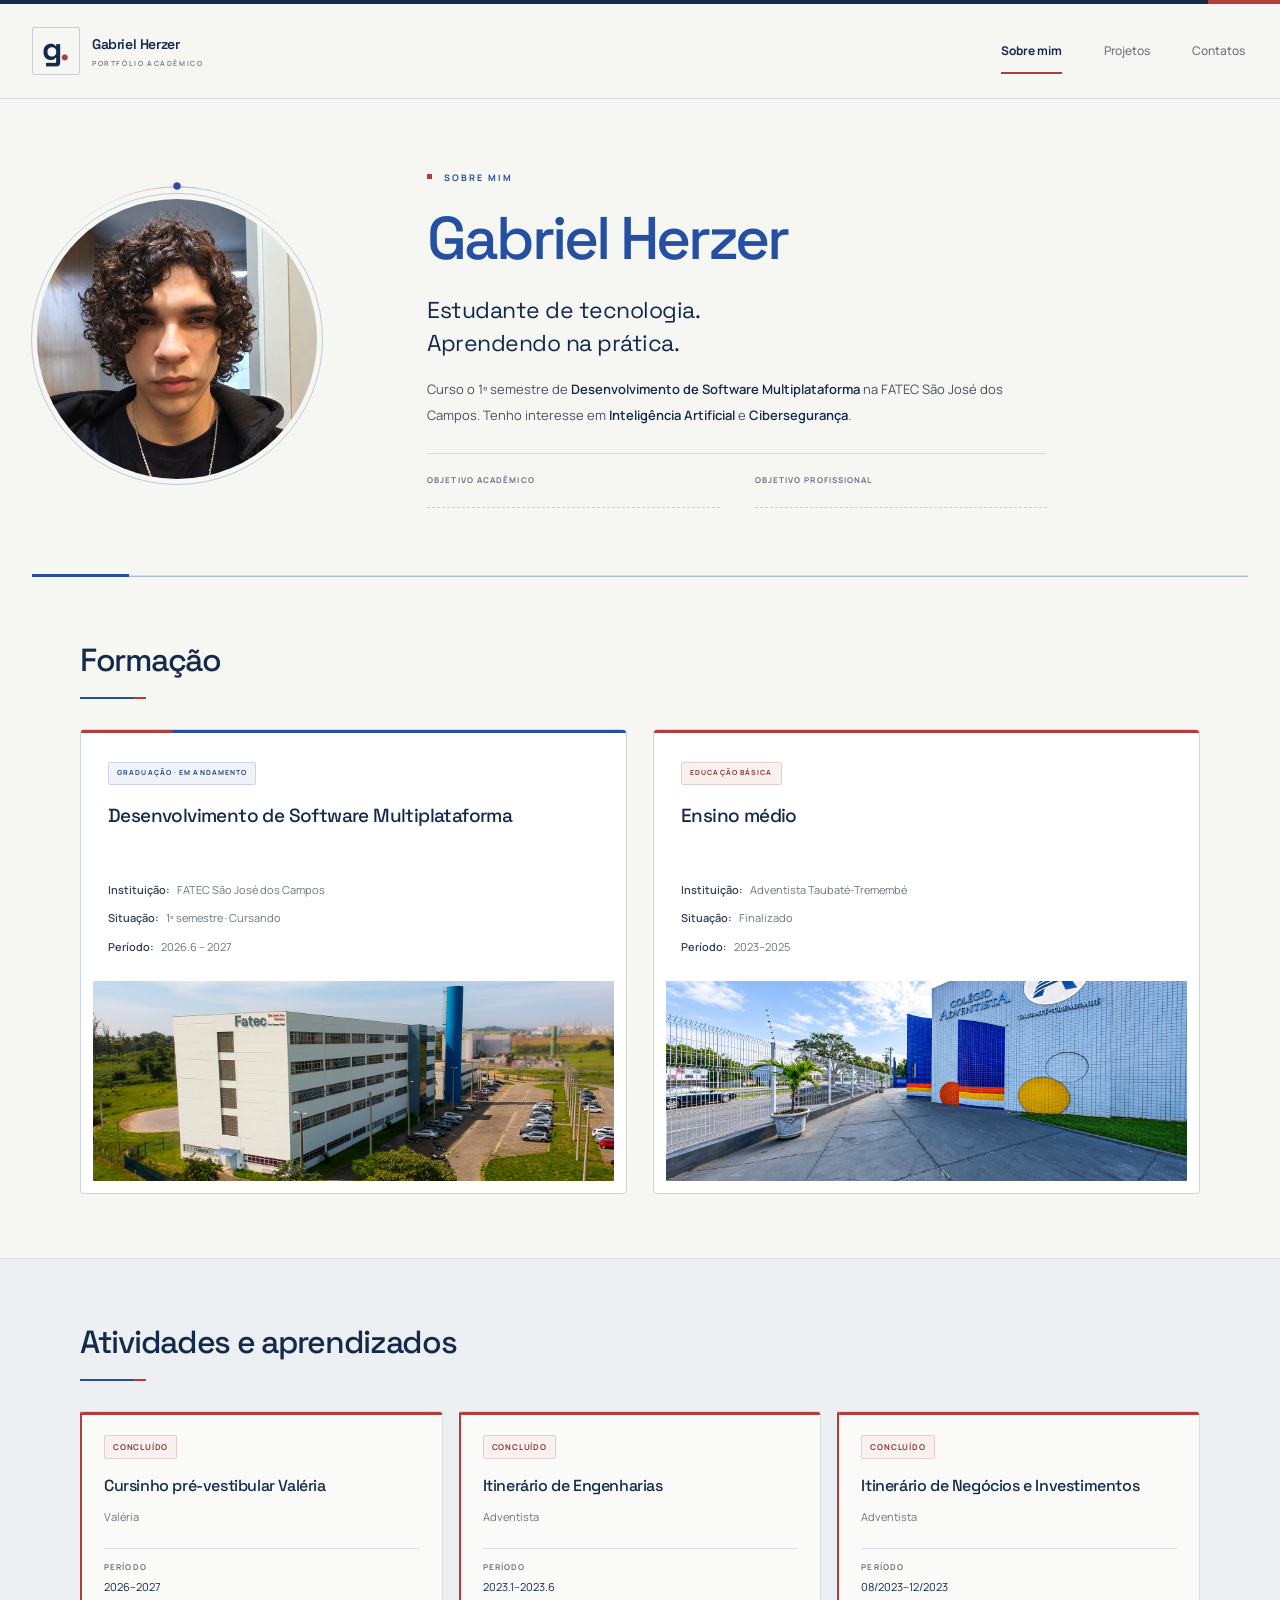
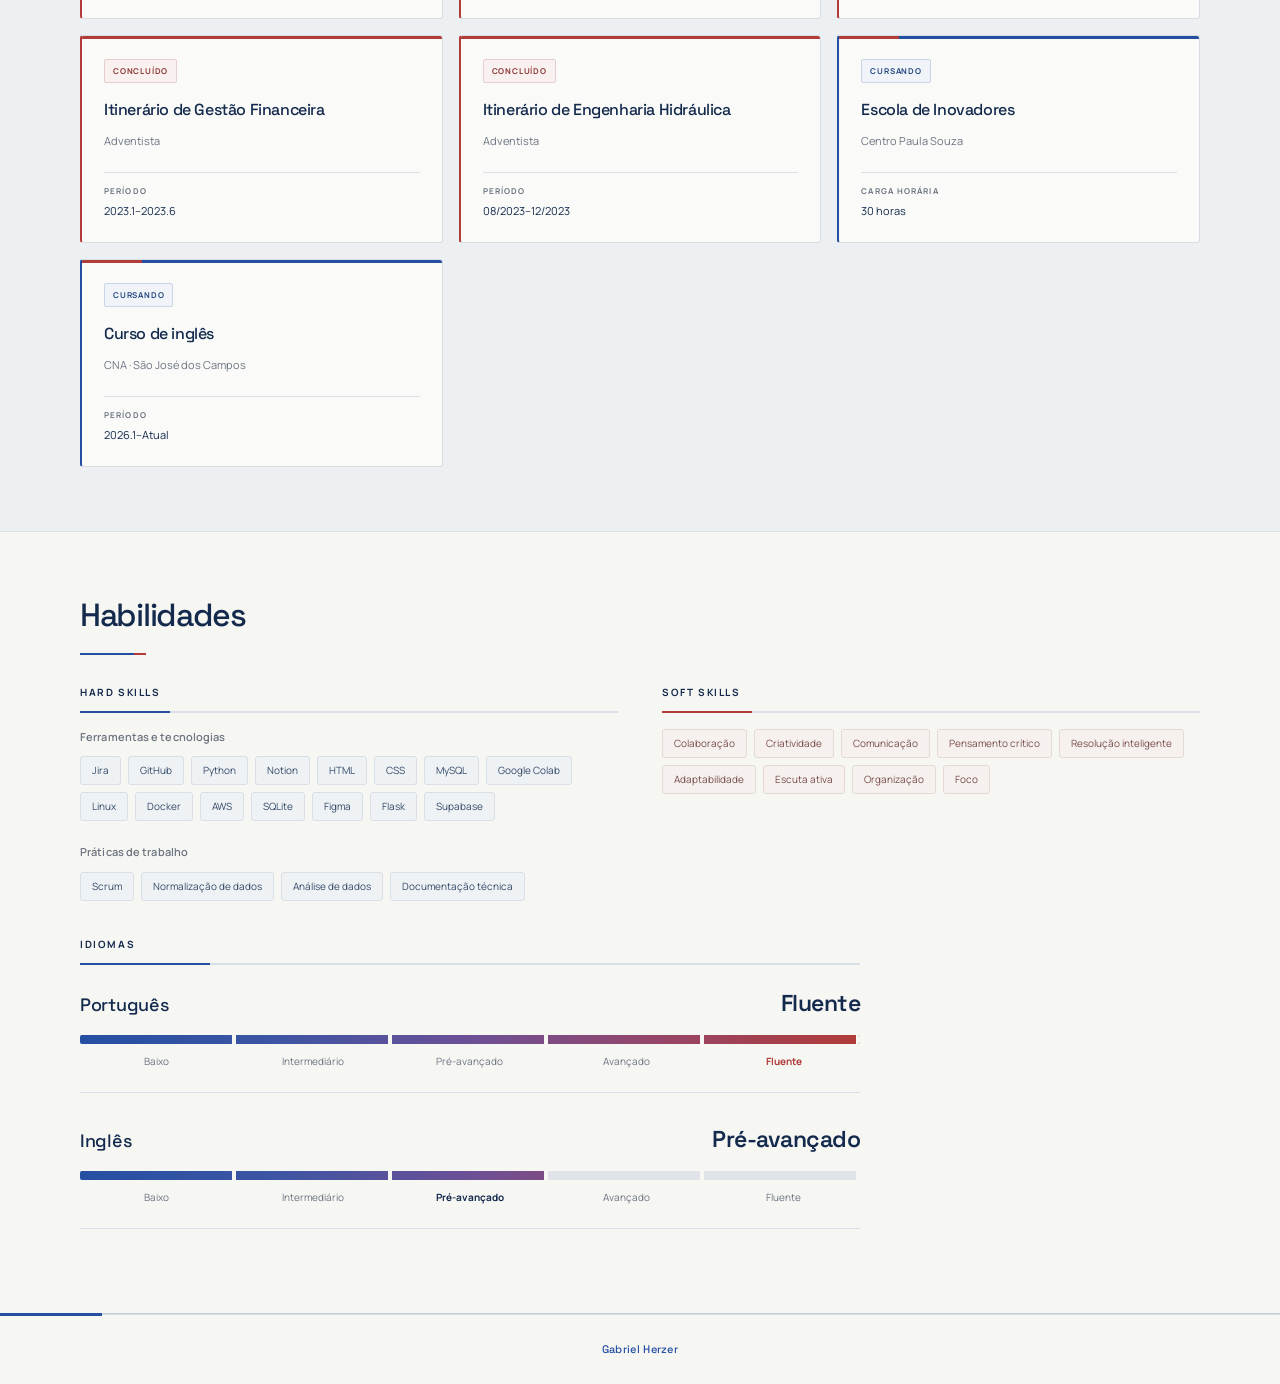
==== commit c1dd3d46: "Renova visual azul e vermelho com animacoes e niveis de idiomas" ====
--- a/index.html
+++ b/index.html
@@ -1,8 +1,8 @@
 <!doctype html>
-<html lang="pt-BR"><head><meta charset="utf-8"><meta name="viewport" content="width=device-width, initial-scale=1"><meta name="theme-color" content="#17234c"><meta name="description" content="Portfólio acadêmico de Gabriel Herzer Gaspary. Estudante de DSM na FATEC São José dos Campos."><title>Sobre mim · Gabriel Herzer</title><link rel="icon" type="image/svg+xml" href="assets/favicon.svg"><link rel="stylesheet" href="styles.css"></head>
+<html lang="pt-BR"><head><meta charset="utf-8"><meta name="viewport" content="width=device-width, initial-scale=1"><meta name="theme-color" content="#142a4d"><meta name="description" content="Portfólio acadêmico de Gabriel Herzer Gaspary. Estudante de DSM na FATEC São José dos Campos."><title>Sobre mim · Gabriel Herzer</title><link rel="icon" type="image/svg+xml" href="assets/favicon.svg"><link rel="stylesheet" href="styles.css"><link rel="stylesheet" href="design.css"></head>
 <body><a class="skip" href="#conteudo">Pular para o conteúdo</a><header class="header"><div class="header-inner"><a class="brand" href="index.html" aria-label="Gabriel Herzer, sobre mim"><span class="brand-symbol">g<span>.</span></span><span class="brand-name">Gabriel Herzer<small>PORTFÓLIO ACADÊMICO</small></span></a><nav aria-label="Navegação principal"><a href="index.html" class="active" aria-current="page">Sobre mim</a><a href="projetos.html">Projetos</a><a href="contatos.html">Contatos</a></nav></div></header><main id="conteudo">
-<section class="intro wrap" aria-labelledby="profile-title"><div class="portrait"><img src="assets/gabriel.png" alt="Foto de Gabriel Herzer Gaspary" width="1086" height="1448" fetchpriority="high"></div><div class="intro-copy"><p class="eyebrow"><span class="status-dot"></span> SOBRE MIM</p><h1 id="profile-title">Gabriel Herzer</h1><p class="intro-lead">Estudante de tecnologia.<br>Aprendendo na prática.</p><p>Curso o 1º semestre de <strong>Desenvolvimento de Software Multiplataforma</strong> na FATEC São José dos Campos. Tenho interesse em <strong>Inteligência Artificial</strong> e <strong>Cibersegurança</strong>.</p><div class="goals"><div><span class="field-label">OBJETIVO ACADÊMICO</span><span class="blank" aria-label="Objetivo acadêmico: a preencher">&nbsp;</span></div><div><span class="field-label">OBJETIVO PROFISSIONAL</span><span class="blank" aria-label="Objetivo profissional: a preencher">&nbsp;</span></div></div></div></section>
-<section class="section wrap" aria-labelledby="education-title"><div class="section-title"><p class="eyebrow">MINHA TRAJETÓRIA</p><h2>Formação</h2></div><div class="education-grid"><article class="education-card"><div class="education-content"><span class="badge">GRADUAÇÃO · EM ANDAMENTO</span><h3 id="education-title">Desenvolvimento de Software Multiplataforma</h3><dl><div><dt>Instituição</dt><dd>FATEC São José dos Campos</dd></div><div><dt>Situação</dt><dd>1º semestre · Cursando</dd></div><div><dt>Período</dt><dd>2026.6 – 2027</dd></div></dl></div><div class="education-photo"><img src="assets/fatec-sjc.png" alt="Prédio da FATEC São José dos Campos — Prof. Jessen Vidal" width="1440" height="560" loading="lazy" decoding="async"></div></article><article class="education-card"><div class="education-content"><span class="badge neutral">EDUCAÇÃO BÁSICA</span><h3>Ensino médio</h3><dl><div><dt>Instituição</dt><dd>Adventista Taubaté-Tremembé</dd></div><div><dt>Situação</dt><dd>Finalizado</dd></div><div><dt>Período</dt><dd>2023–2025</dd></div></dl></div><div class="education-photo"><img src="assets/adventista-taubate-tremembe.png" alt="Fachada do Colégio Adventista de Taubaté–Tremembé" width="1672" height="941" loading="lazy" decoding="async"></div></article></div></section>
-<section class="section activities-section"><div class="wrap"><div class="section-title"><p class="eyebrow">APRENDIZADO CONTÍNUO</p><h2>Atividades e aprendizados</h2></div><div class="activity-list"><article class="activity-card"><span class="badge">Cursando</span><h3>Cursinho pré-vestibular Valéria</h3><p class="course-institution">Valéria</p><div class="course-period"><span class="field-label">PERÍODO</span><p>2026–2027</p></div></article><article class="activity-card"><span class="badge neutral">Concluído</span><h3>Itinerário de Engenharias</h3><p class="course-institution">Adventista</p><div class="course-period"><span class="field-label">PERÍODO</span><p>2023.1–2023.6</p></div></article><article class="activity-card"><span class="badge neutral">Concluído</span><h3>Itinerário de Negócios e Investimentos</h3><p class="course-institution">Adventista</p><div class="course-period"><span class="field-label">PERÍODO</span><p>08/2023–12/2023</p></div></article><article class="activity-card"><span class="badge neutral">Concluído</span><h3>Itinerário de Gestão Financeira</h3><p class="course-institution">Adventista</p><div class="course-period"><span class="field-label">PERÍODO</span><p>2023.1–2023.6</p></div></article><article class="activity-card"><span class="badge neutral">Concluído</span><h3>Itinerário de Engenharia Hidráulica</h3><p class="course-institution">Adventista</p><div class="course-period"><span class="field-label">PERÍODO</span><p>08/2023–12/2023</p></div></article><article class="activity-card"><span class="badge">Cursando</span><h3>Escola de Inovadores</h3><p class="course-institution">Centro Paula Souza</p><div class="course-period"><span class="field-label">CARGA HORÁRIA</span><p>30 horas</p></div></article><article class="activity-card"><span class="badge">Cursando</span><h3>Curso de inglês</h3><p class="course-institution">CNA · São José dos Campos</p><div class="course-period"><span class="field-label">PERÍODO</span><p>2026.1–Atual</p></div></article></div></div></section>
-<section class="section wrap skills-section"><div class="section-title"><p class="eyebrow">COMPETÊNCIAS EM CONSTRUÇÃO</p><h2>Habilidades</h2></div><div class="skills-grid"><div><h3 class="subheading">Hard skills</h3><div class="tags"><span>Jira</span><span>GitHub</span><span>Python</span><span>Notion</span><span>Scrum</span><span>Normalização de dados</span><span>HTML</span><span>CSS</span><span>MySQL</span><span>Google Colab</span></div></div><div><h3 class="subheading">Soft skills</h3><div class="tags"><span>Colaboração</span><span>Criatividade</span><span>Comunicação</span><span>Pensamento crítico</span><span>Resolução inteligente</span><span>Adaptabilidade</span><span>Escuta ativa</span><span>Organização</span><span>Foco</span></div></div></div><div class="language-block"><h3 class="subheading">Idiomas</h3><div class="language-list"><div><strong>Português</strong><span>Fluente</span></div><div><strong>Inglês</strong><span>Pré-avançado</span></div></div></div></section>
-</main><footer class="footer"><div><span>Gabriel Herzer</span></div></footer></body></html>+<section class="intro wrap" aria-labelledby="profile-title"><div class="portrait"><img src="assets/gabriel.png" alt="Foto de Gabriel Herzer Gaspary" width="1086" height="1448" fetchpriority="high"><span class="portrait-orbit orbit-red" aria-hidden="true"><span class="orbit-trail"></span><span class="orbit-dot"></span></span><span class="portrait-orbit orbit-blue" aria-hidden="true"><span class="orbit-trail"></span><span class="orbit-dot"></span></span></div><div class="intro-copy"><p class="eyebrow"><span class="status-dot"></span> SOBRE MIM</p><h1 id="profile-title">Gabriel Herzer</h1><p class="intro-lead">Estudante de tecnologia.<br>Aprendendo na prática.</p><p>Curso o 1º semestre de <strong>Desenvolvimento de Software Multiplataforma</strong> na FATEC São José dos Campos. Tenho interesse em <strong>Inteligência Artificial</strong> e <strong>Cibersegurança</strong>.</p><div class="goals"><div><span class="field-label">OBJETIVO ACADÊMICO</span><span class="blank" aria-label="Objetivo acadêmico: a preencher">&nbsp;</span></div><div><span class="field-label">OBJETIVO PROFISSIONAL</span><span class="blank" aria-label="Objetivo profissional: a preencher">&nbsp;</span></div></div></div><span class="intro-status" aria-hidden="true"><span class="intro-red"></span><span class="intro-blue"></span></span></section>
+<section class="section wrap" aria-labelledby="education-title"><div class="section-title"><h2>Formação</h2></div><div class="education-grid"><article class="education-card is-ongoing"><span class="status-line" aria-hidden="true"><span class="status-runner"></span></span><div class="education-content"><span class="badge">GRADUAÇÃO · EM ANDAMENTO</span><h3 id="education-title">Desenvolvimento de Software Multiplataforma</h3><dl><div><dt>Instituição</dt><dd>FATEC São José dos Campos</dd></div><div><dt>Situação</dt><dd>1º semestre · Cursando</dd></div><div><dt>Período</dt><dd>2026.6 – 2027</dd></div></dl></div><div class="education-photo"><img src="assets/fatec-sjc.png" alt="Prédio da FATEC São José dos Campos — Prof. Jessen Vidal" width="1440" height="560" loading="lazy" decoding="async"></div></article><article class="education-card is-complete"><span class="status-line" aria-hidden="true"><span class="status-runner"></span></span><div class="education-content"><span class="badge neutral">EDUCAÇÃO BÁSICA</span><h3>Ensino médio</h3><dl><div><dt>Instituição</dt><dd>Adventista Taubaté-Tremembé</dd></div><div><dt>Situação</dt><dd>Finalizado</dd></div><div><dt>Período</dt><dd>2023–2025</dd></div></dl></div><div class="education-photo"><img src="assets/adventista-taubate-tremembe.png" alt="Fachada do Colégio Adventista de Taubaté–Tremembé" width="1672" height="941" loading="lazy" decoding="async"></div></article></div></section>
+<section class="section activities-section"><div class="wrap"><div class="section-title"><h2>Atividades e aprendizados</h2></div><div class="activity-list"><article class="activity-card is-complete"><span class="status-line" aria-hidden="true"><span class="status-runner"></span></span><span class="badge neutral">Concluído</span><h3>Cursinho pré-vestibular Valéria</h3><p class="course-institution">Valéria</p><div class="course-period"><span class="field-label">PERÍODO</span><p>2026–2027</p></div></article><article class="activity-card is-complete"><span class="status-line" aria-hidden="true"><span class="status-runner"></span></span><span class="badge neutral">Concluído</span><h3>Itinerário de Engenharias</h3><p class="course-institution">Adventista</p><div class="course-period"><span class="field-label">PERÍODO</span><p>2023.1–2023.6</p></div></article><article class="activity-card is-complete"><span class="status-line" aria-hidden="true"><span class="status-runner"></span></span><span class="badge neutral">Concluído</span><h3>Itinerário de Negócios e Investimentos</h3><p class="course-institution">Adventista</p><div class="course-period"><span class="field-label">PERÍODO</span><p>08/2023–12/2023</p></div></article><article class="activity-card is-complete"><span class="status-line" aria-hidden="true"><span class="status-runner"></span></span><span class="badge neutral">Concluído</span><h3>Itinerário de Gestão Financeira</h3><p class="course-institution">Adventista</p><div class="course-period"><span class="field-label">PERÍODO</span><p>2023.1–2023.6</p></div></article><article class="activity-card is-complete"><span class="status-line" aria-hidden="true"><span class="status-runner"></span></span><span class="badge neutral">Concluído</span><h3>Itinerário de Engenharia Hidráulica</h3><p class="course-institution">Adventista</p><div class="course-period"><span class="field-label">PERÍODO</span><p>08/2023–12/2023</p></div></article><article class="activity-card is-ongoing"><span class="status-line" aria-hidden="true"><span class="status-runner"></span></span><span class="badge">Cursando</span><h3>Escola de Inovadores</h3><p class="course-institution">Centro Paula Souza</p><div class="course-period"><span class="field-label">CARGA HORÁRIA</span><p>30 horas</p></div></article><article class="activity-card is-ongoing"><span class="status-line" aria-hidden="true"><span class="status-runner"></span></span><span class="badge">Cursando</span><h3>Curso de inglês</h3><p class="course-institution">CNA · São José dos Campos</p><div class="course-period"><span class="field-label">PERÍODO</span><p>2026.1–Atual</p></div></article></div></div></section>
+<section class="section wrap skills-section"><div class="section-title"><h2>Habilidades</h2></div><div class="skills-grid"><div class="tools-practices"><h3 class="subheading animated-subheading">Hard skills<span class="heading-track" aria-hidden="true"><span class="heading-runner"></span></span></h3><div class="competency-group"><h4>Ferramentas e tecnologias</h4><div class="tags"><span>Jira</span><span>GitHub</span><span>Python</span><span>Notion</span><span>HTML</span><span>CSS</span><span>MySQL</span><span>Google Colab</span><span>Linux</span><span>Docker</span><span>AWS</span><span>SQLite</span><span>Figma</span><span>Flask</span><span>Supabase</span></div></div><div class="competency-group"><h4>Práticas de trabalho</h4><div class="tags"><span>Scrum</span><span>Normalização de dados</span><span>Análise de dados</span><span>Documentação técnica</span></div></div></div><div><h3 class="subheading animated-subheading">Soft skills<span class="heading-track" aria-hidden="true"><span class="heading-runner"></span></span></h3><div class="tags"><span>Colaboração</span><span>Criatividade</span><span>Comunicação</span><span>Pensamento crítico</span><span>Resolução inteligente</span><span>Adaptabilidade</span><span>Escuta ativa</span><span>Organização</span><span>Foco</span></div></div></div><div class="language-block"><h3 class="subheading animated-subheading">Idiomas<span class="heading-track" aria-hidden="true"><span class="heading-runner"></span></span></h3><div class="language-list level-list"><article class="language-card"><div class="language-summary"><h4>Português</h4><strong class="language-level">Fluente</strong></div><div class="language-scale level-5" role="img" aria-label="Português: Fluente, nível 5 de 5 na escala de Baixo a Fluente"><span class="language-scale-fill"></span><span class="language-scale-cuts"></span></div><div class="language-scale-labels" aria-hidden="true"><span>Baixo</span><span>Intermediário</span><span>Pré-avançado</span><span>Avançado</span><span class="current-level">Fluente</span></div></article><article class="language-card"><div class="language-summary"><h4>Inglês</h4><strong class="language-level">Pré-avançado</strong></div><div class="language-scale level-3" role="img" aria-label="Inglês: Pré-avançado, nível 3 de 5 na escala de Baixo a Fluente"><span class="language-scale-fill"></span><span class="language-scale-cuts"></span></div><div class="language-scale-labels" aria-hidden="true"><span>Baixo</span><span>Intermediário</span><span class="current-level">Pré-avançado</span><span>Avançado</span><span>Fluente</span></div></article></div></div></section>
+</main><footer class="footer"><span class="footer-track" aria-hidden="true"><span class="footer-red"></span><span class="footer-blue"></span></span><div><span class="footer-name">Gabriel Herzer</span></div></footer></body></html>
--- a/design.css
+++ b/design.css
@@ -0,0 +1,127 @@
+/* Direção visual para avaliação: azul profundo, vermelho editorial e tipografia técnica. */
+@import url('fonts.css');
+:root{--bg:#f6f6f3;--white:#fff;--navy:#142a4d;--blue:#254fa3;--red:#b13c39;--text:#48515c;--muted:#6c7480;--border:#d9dfe4;--soft:#edf1f6;--serif:'Space Grotesk','Segoe UI',sans-serif;--sans:'Manrope','Segoe UI',sans-serif}
+body{font-family:var(--sans);background:var(--bg);color:var(--text);font-size:14px;line-height:1.85}
+::selection{background:#dae3f3;color:var(--navy)}
+.header{border-top:4px solid var(--navy);border-bottom:1px solid var(--border);background:var(--bg);position:relative}
+.header:before{content:'';position:absolute;width:72px;height:4px;top:-4px;right:0;background:var(--red)}
+.header-inner{height:94px;width:min(1320px,calc(100% - 64px))}
+.brand-symbol{font:700 32px/1 var(--serif);letter-spacing:-2px;color:var(--navy);border:1px solid #c5cfdc;width:48px;height:48px;display:flex;align-items:center;justify-content:center;padding:0 2px 4px 0;border-radius:2px}
+.brand-symbol span{color:var(--red)}.brand-name{font-family:var(--serif);font-size:14px;font-weight:600;letter-spacing:-.4px}.brand-name small{font-family:var(--sans);font-size:7px;letter-spacing:1.6px;margin-top:2px}
+nav{gap:36px}nav a{font-size:12px;font-weight:500;color:var(--muted)}nav a.active{color:var(--navy)}nav a.active:after{height:2px;bottom:24px;background:var(--red);border-radius:0}nav a:hover{color:var(--red)}
+.wrap{width:min(1120px,calc(100% - 80px))}.eyebrow{font-family:var(--sans);font-weight:700;font-size:9px;letter-spacing:2px;color:var(--blue)}
+h1,h2,h3,h4{font-family:var(--serif)}h1{letter-spacing:-2.8px;font-weight:500}h1>span{color:var(--red)}
+.intro.wrap{width:min(1240px,calc(100% - 64px));grid-template-columns:310px minmax(0,720px);gap:85px;padding:72px 0 68px;align-items:center;border-bottom:1px solid #aebdce;position:relative}
+.intro:after{content:'';position:absolute;bottom:-1px;left:0;width:76px;height:3px;background:var(--red)}
+.portrait{width:290px;align-self:center;position:relative}.portrait img{width:290px;height:290px;border-radius:50%;box-shadow:none;object-position:center 43%;border:5px solid var(--bg);outline:1px solid #bdc9d9}
+.portrait:before{content:none}.portrait:after{content:'';position:absolute;width:10px;height:10px;background:var(--red);border:3px solid var(--bg);border-radius:50%;right:23px;bottom:33px;box-sizing:content-box}
+.status-dot{background:var(--red);border-radius:0;width:5px;height:5px;vertical-align:2px}.intro-copy h1{font-size:clamp(42px,4.7vw,66px);line-height:1.12;letter-spacing:-3px;margin-bottom:21px}
+.intro-copy>.eyebrow{margin-bottom:20px}.intro-lead{font-family:var(--serif);font-size:23px;line-height:1.45;letter-spacing:-.5px;color:var(--navy)}
+.intro-copy>p:not(.eyebrow):not(.intro-lead){font-size:13px;line-height:1.95;max-width:610px;margin-top:17px}.intro-copy strong{font-weight:600;color:var(--navy)}
+.goals{border-top:1px solid var(--border);padding-top:20px;margin-top:25px;gap:35px}.field-label{font-size:8px;color:var(--muted);letter-spacing:1.1px;font-weight:700}.blank{border-color:#ccd1d8}
+.section{padding:64px 0}.section-title{margin-bottom:30px}.section-title .eyebrow{color:var(--muted);font-size:8px;letter-spacing:2px;margin-bottom:9px}
+h2{font-size:32px;font-weight:500;line-height:1.2;letter-spacing:-1.3px}.section-title h2:after{height:2px;width:54px;background:var(--blue);margin-top:18px;border-radius:0;box-shadow:12px 0 0 var(--red)}
+.education-grid{gap:26px}.education-card{border:1px solid #cdd5df;border-radius:4px;box-shadow:none;position:relative;background:#fff}
+.education-card:before{content:'';height:2px;background:var(--blue);position:absolute;left:0;right:0;top:0}.education-card:nth-child(2):before{background:var(--red)}
+.education-content{padding:27px 27px 24px}.education-card h3{font-size:19px;letter-spacing:-.6px;line-height:1.5;font-weight:500;min-height:57px;margin:17px 0 21px}
+.badge{border:1px solid #cad5e6;background:#f0f4f9;border-radius:2px;color:#244880;letter-spacing:1.1px;font-size:7px;font-weight:700;padding:5px 8px}.badge.neutral{background:#f8f1ef;border-color:#e5cecb;color:#8b3835}
+dl>div{font-size:11px;margin-top:8px;gap:7px}dt{font-weight:600;color:#344257}dd{color:var(--muted)}
+.education-photo{height:200px;border:0;border-radius:1px;margin:0 12px 12px}.education-photo img{object-fit:cover;object-position:center}
+.activities-section{background:#edf0f2;border-block:1px solid #dce1e5}.activity-list{gap:16px}.activity-card{border:1px solid #d7dde2;border-left:2px solid var(--blue);border-radius:3px;background:#fafbf9;padding:23px 22px;box-shadow:none;transition:border-color .2s,transform .2s}
+.activity-card:nth-child(3n+2){border-left-color:var(--red)}.activity-card:hover{transform:translateY(-2px);border-top-color:#a9b8cb;border-bottom-color:#a9b8cb}
+.activity-card>h3{font:500 16px/1.5 var(--serif);letter-spacing:-.4px}.activity-card>.badge{margin-bottom:15px}.course-institution{font-size:11px;margin-bottom:22px}.course-period{padding-top:12px;border-color:#dce2e7}.course-period>p{font-size:11px}
+.skills-grid{gap:44px}.subheading{font-family:var(--sans);font-weight:700;font-size:10px;letter-spacing:1.6px;border-color:#ccd6e4;padding-bottom:12px;position:relative}
+.subheading:after{content:'';position:absolute;bottom:-1px;left:0;width:32px;height:2px;background:var(--blue)}.skills-grid>div:nth-child(2) .subheading:after{background:var(--red)}
+.tags{gap:7px}.tags>span{background:#eff2f5;border:1px solid #d8dfe6;color:#344a67;border-radius:3px;padding:5px 11px;font-size:10px;line-height:1.7}
+.skills-grid>div:nth-child(2) .tags>span{background:#f6f1ef;color:#774d4a;border-color:#e4d9d5}.language-list span{background:transparent;color:var(--muted);border-radius:0;font-size:11px}.language-list strong{font-size:12px}.language-block{max-width:480px}.language-list>div{padding-block:10px}
+.footer{background:var(--bg);border-top:1px solid #c4ceda;position:relative;padding:25px 0;margin-top:20px}.footer:before{content:'';width:45px;height:2px;background:var(--red);position:absolute;top:-1px;left:calc(50% - 22px)}.footer>div>span:first-child{font-family:var(--serif);font-weight:500;letter-spacing:.3px;font-size:11px}
+.projects-page .page-intro,.projects-page .project-list,.projects-page .future-projects{width:calc(100% - 64px);max-width:1320px}
+.projects-page .page-intro{text-align:left;padding:62px 0 42px;border-bottom:1px solid #bbc8d9;margin-bottom:32px;position:relative}.page-intro:after{content:'';position:absolute;bottom:-1px;left:0;width:70px;height:3px;background:var(--red)}
+.page-intro h1{font-size:54px;font-weight:500;letter-spacing:-2.2px}.page-intro>p:last-child{font-size:12px;color:var(--muted);margin-top:14px}.page-intro .eyebrow{margin-bottom:15px}
+.category-heading{margin-bottom:20px}.category-heading h2{font:500 20px/1.4 var(--serif);letter-spacing:-.6px}.category-heading h2 span{color:var(--blue)}.count{font-size:7px;font-weight:600;letter-spacing:1px}
+.projects-page .project-card{border:1px solid #ccd5df;border-radius:4px;box-shadow:none;padding:19px;gap:36px;position:relative;background:#fff;grid-template-columns:minmax(0,.9fr) minmax(0,1.1fr)}
+.projects-page .project-card:before{content:'';width:3px;height:60px;background:var(--blue);position:absolute;left:-1px;top:24px}.project-image,.reserved-image{border-radius:2px;background:#eef1f5;border:1px solid #dce2e9}
+.projects-page .project-image{min-height:340px}.project-details{padding:9px 10px 10px 0}.project-details h3{font-weight:500;font-size:29px;letter-spacing:-1px}.project-details h4{font-weight:600;font-size:13px;color:var(--navy);margin-top:21px}.project-details p{font-size:12px;line-height:1.95}.project-top .eyebrow{color:var(--red);font-size:8px}
+.button{border-radius:3px;background:var(--navy);color:#fff;border-color:var(--navy);padding:12px 16px;font-size:10px}.button:hover{color:#fff;background:var(--blue);border-color:var(--blue)}.personal-repo .field-label{font-size:7px}
+.projects-page .api-placeholder{background:#f9faf8}.projects-page .api-placeholder .project-image{min-height:170px}.projects-page .api-placeholder:before{height:30px;background:#b9c5d4}.api-placeholder h3{font-size:22px}.reserved-card{border-radius:4px;box-shadow:none;border-color:#d1d9e3}.reserved-image{border:0;border-bottom:1px solid var(--border);border-radius:0}
+.contact-page{min-height:calc(100svh - 186px);padding:110px 0;align-items:center;isolation:isolate}.contact-orbit{display:none}.contact-page:before{content:'';position:absolute;width:min(580px,90%);height:1px;top:calc(50% - 125px);background:#b8c8df}.contact-page:after{content:'';position:absolute;width:48px;height:3px;background:var(--red);top:calc(50% - 126px);left:calc(50% - 24px)}.contact-page h1{font-size:60px;letter-spacing:-2.4px}.contact-page>.eyebrow{color:var(--muted);font-size:9px;margin-bottom:14px}
+.social-icons{margin-top:38px;gap:17px}.social-icons a,.social-icons button{width:64px;height:64px;border-radius:4px;border-color:#c6d1df;background:transparent;color:var(--navy);transition:transform .2s,border-color .2s,background .2s}.social-icons a:hover{color:var(--red);background:#f7eeeb;border-color:#d6a8a1;transform:translateY(-3px)}.social-icons button:disabled{background:transparent;border-color:#d6dbe1;color:#a2aab5}.social-icons svg{width:24px;height:24px}
+:focus-visible{outline:2px solid var(--red);outline-offset:5px}.skip{background:var(--navy)}
+@media(max-width:1000px){.intro.wrap{grid-template-columns:250px minmax(0,1fr);gap:45px}.portrait,.portrait img{width:250px;height:250px}.intro-copy h1{font-size:48px}.intro-lead{font-size:21px}.education-content{padding:24px}.education-photo{height:175px}.projects-page .project-card{gap:25px;grid-template-columns:minmax(0,.8fr) minmax(0,1.2fr)}}
+@media(max-width:700px){.wrap{width:calc(100% - 40px)}.header-inner{width:calc(100% - 40px);height:auto;min-height:116px;padding-top:17px}.brand{gap:10px}.brand-symbol{font-size:25px;width:36px;height:36px}.brand-name{font-size:12px}.brand-name small{font-size:6px}nav{height:48px;gap:33px}nav a{font-size:11px}nav a.active:after{bottom:0}.intro.wrap{width:calc(100% - 40px);grid-template-columns:1fr;gap:35px;padding:38px 0 42px}.portrait,.portrait img{width:215px;height:215px}.portrait{justify-self:start}.portrait:after{right:12px;bottom:25px;width:7px;height:7px}.intro-copy h1{font-size:43px;letter-spacing:-2.1px}.intro-copy>.eyebrow{margin-bottom:14px}.intro-lead{font-size:21px}.intro-copy>p:not(.eyebrow):not(.intro-lead){font-size:12px;line-height:1.95}.goals{gap:20px}.field-label{font-size:7px}.section{padding-block:43px}h2{font-size:28px}.education-content{padding:23px}.education-card h3{min-height:0;font-size:18px}.education-photo{height:170px}.activity-card{padding:22px}.skills-grid{gap:29px}.footer{margin-top:10px}.projects-page .page-intro,.projects-page .project-list,.projects-page .future-projects{width:calc(100% - 36px)}.projects-page .page-intro{padding:36px 0 28px;margin-bottom:27px}.page-intro h1,.projects-page .page-intro h1{font-size:41px;letter-spacing:-1.8px}.page-intro>p:last-child{font-size:11px}.projects-page .project-card{grid-template-columns:1fr;padding:15px;gap:18px}.projects-page .project-image{height:200px;min-height:200px}.project-details{padding:3px 5px 8px}.project-details h3{font-size:26px}.projects-page .api-placeholder .project-image{height:140px;min-height:140px}.category-heading h2{font-size:17px}.count{font-size:7px}.contact-page{min-height:calc(100svh - 210px);padding:105px 0}.contact-page h1{font-size:39px;letter-spacing:-1.8px}.contact-page:before{top:calc(50% - 105px)}.contact-page:after{top:calc(50% - 106px)}.social-icons a,.social-icons button{width:58px;height:58px}}
+@media(prefers-reduced-motion:reduce){*{transition:none!important}}
+@media(max-width:700px){.category-heading{align-items:flex-start}.category-heading h2{min-width:0;flex:1}.category-heading .count{white-space:normal;flex:0 0 100px;max-width:100px;line-height:1.7;text-align:right}}
+
+.competency-group + .competency-group{margin-top:23px}.competency-group h4{font:600 11px/1.5 var(--sans);color:var(--muted);margin:0 0 11px;letter-spacing:.1px}
+
+/* Status dos cursos e projetos: concluído fixo; em andamento com movimento. */
+.education-card.is-ongoing,.education-card.is-complete,.activity-card.is-ongoing,.activity-card.is-complete,.projects-page .project-card.is-ongoing{position:relative;overflow:hidden}
+.education-card.is-ongoing:before,.education-card.is-complete:before,.projects-page .project-card.is-ongoing:before{content:none}
+.status-line{position:absolute;inset:0 0 auto;height:3px;display:block;overflow:hidden;pointer-events:none;background:var(--blue);z-index:1}
+.status-runner{position:absolute;inset:0 auto 0 0;width:16.666667%;display:block;background:var(--red);animation:status-travel 3.4s cubic-bezier(.45,0,.55,1) infinite alternate}
+.is-complete>.status-line{background:var(--red)}
+.is-complete>.status-line>.status-runner{display:none;animation:none}
+.activity-card.is-complete{border-left-color:var(--red)}
+.activity-card.is-ongoing{border-left-color:var(--blue)}
+@keyframes status-travel{from{transform:translateX(0)}to{transform:translateX(500%)}}
+@media(prefers-reduced-motion:reduce){.status-runner{animation:none;transform:translateX(250%)}}
+
+/* Pequenos movimentos decorativos em competências, idioma e apresentação. */
+.animated-subheading{position:relative;border-bottom-color:transparent}
+.animated-subheading:after{content:none!important}
+.heading-track{position:absolute;inset:auto 0 -1px;height:2px;background:var(--border);overflow:hidden;pointer-events:none}
+.heading-runner{position:absolute;inset:0 auto 0 0;width:16.666667%;background:var(--blue);animation:status-travel 4.2s cubic-bezier(.45,0,.55,1) infinite alternate}
+.skills-grid>div:nth-child(2) .heading-runner{background:var(--red);animation-direction:alternate-reverse}
+.language-list>div.english-language{display:grid;grid-template-columns:1fr auto;row-gap:9px}
+.language-list .english-progress{display:block;grid-column:1/-1;position:relative;height:3px;padding:0;border-radius:0;background:var(--border);overflow:hidden;pointer-events:none}
+.language-list .english-runner{display:block;position:absolute;inset:0 auto 0 0;width:16.666667%;height:3px;padding:0;border-radius:0;background:var(--blue);animation:status-travel 4.2s cubic-bezier(.45,0,.55,1) infinite alternate}
+.portrait:after{content:none}
+.portrait-orbit{position:absolute;inset:-8px;border-radius:50%;pointer-events:none;animation:portrait-revolve 12s linear infinite}
+.orbit-trail{position:absolute;inset:0;border-radius:50%;background:conic-gradient(from 0deg,transparent 0deg 312deg,rgba(177,60,57,0.02) 320deg,rgba(177,60,57,0.10) 340deg,rgba(177,60,57,0.38) 360deg);mask-image:radial-gradient(farthest-side,transparent calc(100% - 2px),#000 calc(100% - 1px));-webkit-mask-image:radial-gradient(farthest-side,transparent calc(100% - 2px),#000 calc(100% - 1px))}
+.orbit-dot{position:absolute;top:0;left:50%;width:7px;height:7px;background:var(--red);border-radius:50%;transform:translate(-50%,-50%);box-shadow:0 0 6px rgba(177,60,57,.10)}
+@keyframes portrait-revolve{to{transform:rotate(360deg)}}
+.intro:after{content:none}
+.intro-status{position:absolute;inset:auto 0 -1px;height:3px;overflow:hidden;pointer-events:none;background:linear-gradient(var(--border),var(--border)) center/100% 1px no-repeat}
+.intro-red,.intro-blue{position:absolute;inset:0 auto 0 0;width:8%;height:3px;display:block}
+.intro-red{background:var(--red);animation:intro-red-travel 6s ease-in-out infinite alternate}
+.intro-blue{background:var(--blue);animation:intro-blue-travel 6s ease-in-out infinite alternate}
+@keyframes intro-red-travel{0%{transform:translateX(0);background:var(--red)}44%{background:var(--red)}49%,51%{background:#754ba1}56%{background:var(--red)}100%{transform:translateX(1150%);background:var(--red)}}
+@keyframes intro-blue-travel{0%{transform:translateX(1150%);background:var(--blue)}44%{background:var(--blue)}49%,51%{background:#754ba1}56%{background:var(--blue)}100%{transform:translateX(0);background:var(--blue)}}
+@media(prefers-reduced-motion:reduce){.heading-runner,.language-list .english-runner,.portrait-orbit,.intro-red,.intro-blue{animation:none}.heading-runner,.language-list .english-runner{transform:translateX(250%)}.intro-red{transform:translateX(0)}.intro-blue{transform:translateX(1150%)}}
+/* Rodapé: a cada encontro, o nome alterna entre vermelho e azul. */
+.footer:before{content:none}
+.footer-track{position:absolute;inset:-1px 0 auto;height:3px;overflow:hidden;pointer-events:none;background:linear-gradient(var(--border),var(--border)) center/100% 1px no-repeat}
+.footer-red,.footer-blue{position:absolute;inset:0 auto 0 0;width:8%;height:3px;display:block}
+.footer-red{background:var(--red);animation:intro-red-travel 6s ease-in-out infinite alternate}
+.footer-blue{background:var(--blue);animation:intro-blue-travel 6s ease-in-out infinite alternate}
+.footer>div>.footer-name:first-child{color:var(--blue);animation:footer-name-color 12s steps(1,end) infinite}
+@keyframes footer-name-color{0%{color:var(--blue)}25%{color:var(--red)}75%,100%{color:var(--blue)}}
+@media(prefers-reduced-motion:reduce){.footer-red,.footer-blue,.footer>div>.footer-name:first-child{animation:none}.footer-red{transform:translateX(0)}.footer-blue{transform:translateX(1150%)}}
+/* Órbitas opostas: encontros em 3s e 9s; título alterna em sincronia. */
+.orbit-red{animation:portrait-red-revolve 12s linear infinite}
+.orbit-blue{animation:portrait-blue-revolve 12s linear infinite}
+.orbit-red .orbit-dot{animation:orbit-red-color 12s linear infinite}
+.orbit-blue .orbit-dot{background:var(--blue);box-shadow:0 0 6px rgba(37,79,163,.10);animation:orbit-blue-color 12s linear infinite}
+.orbit-blue .orbit-trail{background:conic-gradient(from 0deg,rgba(37,79,163,.38) 0deg,rgba(37,79,163,.10) 20deg,rgba(37,79,163,.02) 40deg,transparent 48deg 360deg)}
+.intro-copy #profile-title{color:var(--blue);animation:footer-name-color 12s steps(1,end) infinite}
+@keyframes portrait-red-revolve{from{transform:rotate(0deg)}to{transform:rotate(360deg)}}
+@keyframes portrait-blue-revolve{from{transform:rotate(180deg)}to{transform:rotate(-180deg)}}
+@keyframes orbit-red-color{0%,24%,26%,74%,76%,100%{background:var(--red)}24.7%,25.3%,74.7%,75.3%{background:#754ba1}}
+@keyframes orbit-blue-color{0%,24%,26%,74%,76%,100%{background:var(--blue)}24.7%,25.3%,74.7%,75.3%{background:#754ba1}}
+@media(prefers-reduced-motion:reduce){.orbit-red,.orbit-blue,.orbit-red .orbit-dot,.orbit-blue .orbit-dot,.intro-copy #profile-title{animation:none}.orbit-red{transform:rotate(0deg)}.orbit-blue{transform:rotate(180deg)}}
+/* Idiomas: escala declarada em cinco níveis, com preenchimento azul a vermelho. */
+.language-block{max-width:780px;margin-top:36px}
+.language-list.level-list{gap:30px;margin-top:22px}
+.language-card{padding-bottom:23px;border-bottom:1px solid var(--border);min-width:0}
+.language-summary{display:flex;align-items:baseline;justify-content:space-between;gap:20px;margin-bottom:16px}
+.language-summary h4{font:500 18px/1.5 var(--serif);letter-spacing:-.3px}
+.language-summary .language-level{font:600 23px/1.4 var(--serif);color:var(--navy);letter-spacing:-.5px}
+.language-scale{position:relative;height:9px;background:#e0e4e9;overflow:hidden;border-radius:2px}
+.language-scale .language-scale-fill{position:absolute;inset:0;display:block;padding:0;border-radius:0;background:linear-gradient(90deg,#254fa3 0%,#3d55a3 25%,#6c5096 50%,#974566 75%,#b13c39 100%)}
+.language-scale.level-3 .language-scale-fill{clip-path:inset(0 40% 0 0)}
+.language-scale .language-scale-cuts{position:absolute;inset:0;display:block;padding:0;border-radius:0;background:repeating-linear-gradient(90deg,transparent 0 calc(20% - 4px),var(--bg) calc(20% - 4px) 20%);pointer-events:none}
+.language-scale-labels{display:grid;grid-template-columns:repeat(5,minmax(0,1fr));gap:4px;margin-top:10px;text-align:center}
+.language-list .language-scale-labels>span{padding:0;border-radius:0;background:transparent;font-size:10px;line-height:1.5;color:var(--muted)}
+.language-list .language-scale-labels>.current-level{color:var(--navy);font-weight:700}
+.level-5+.language-scale-labels>.current-level{color:var(--red)}
+@media(max-width:700px){.language-block{max-width:100%;margin-top:30px}.language-summary h4{font-size:17px}.language-summary .language-level{font-size:21px}.language-list .language-scale-labels>span{font-size:8px;letter-spacing:-.15px}.language-scale{height:8px}.language-scale-labels{gap:2px}}
